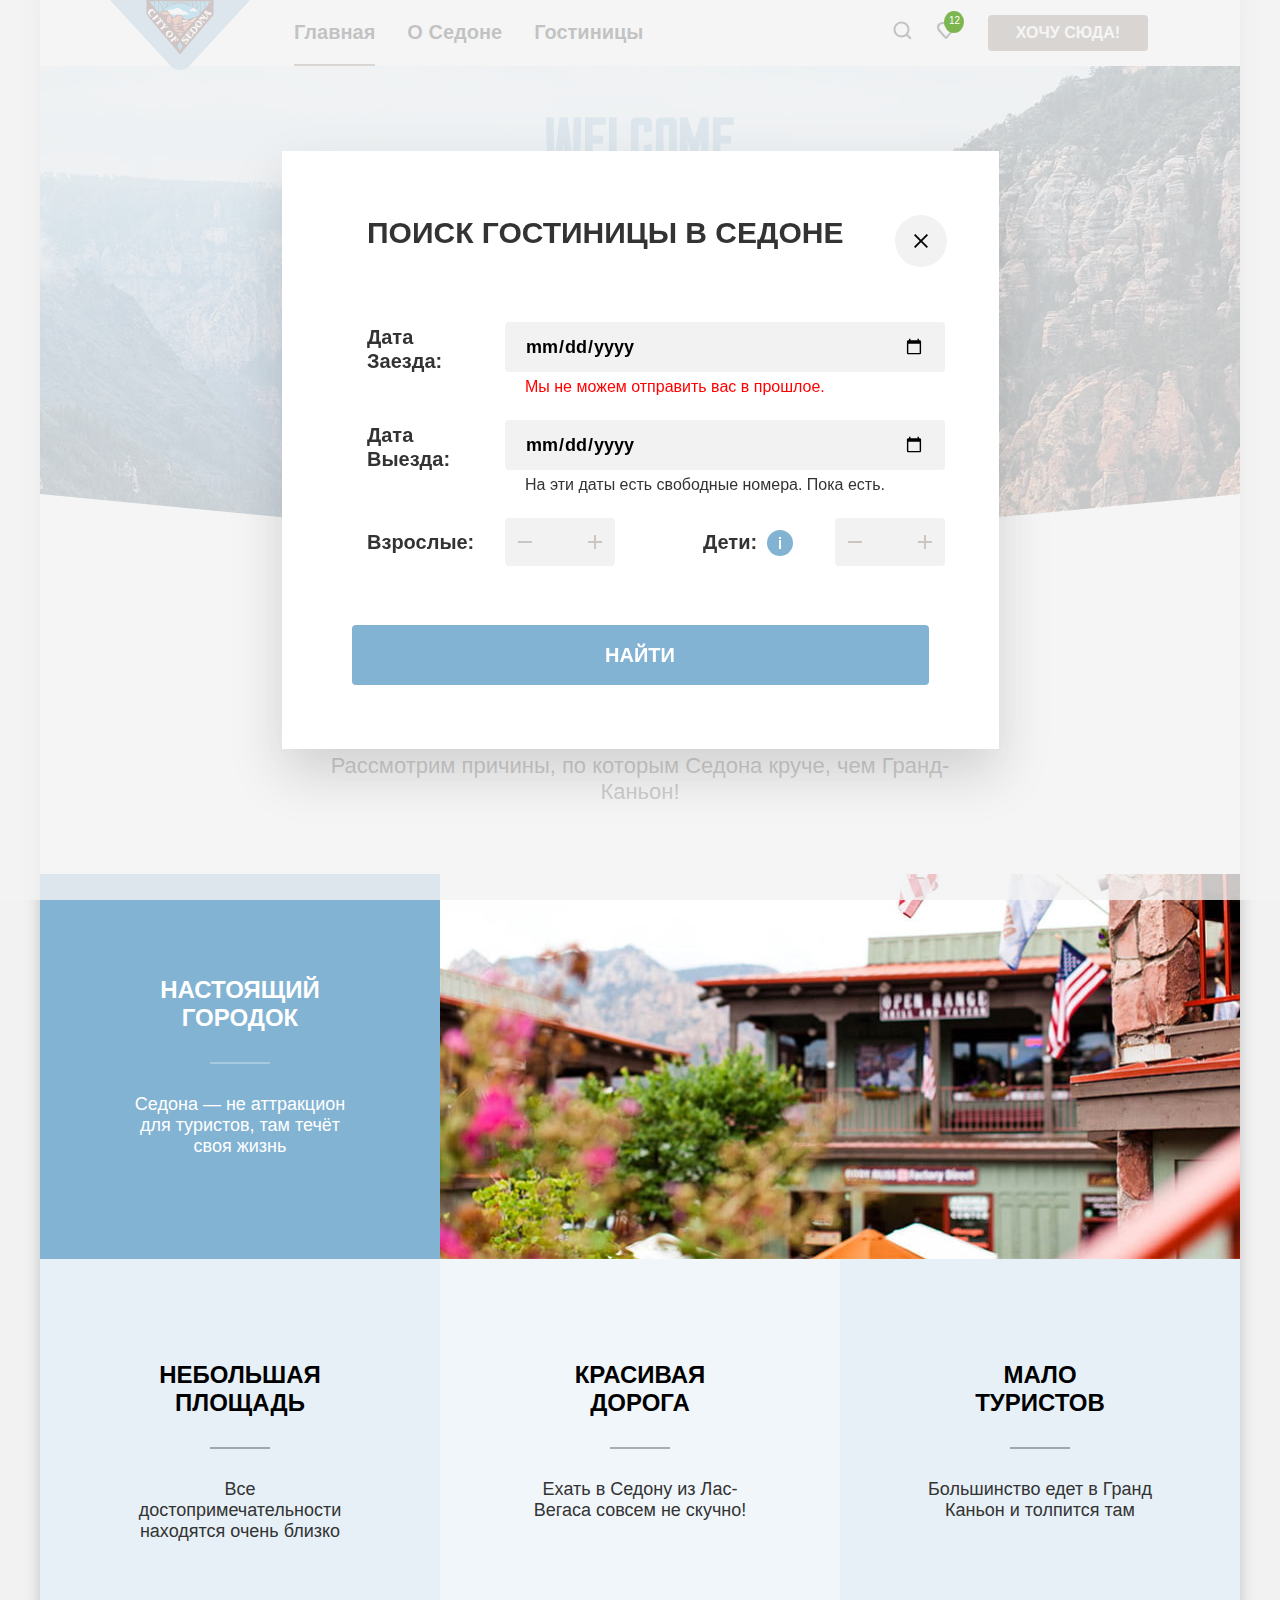
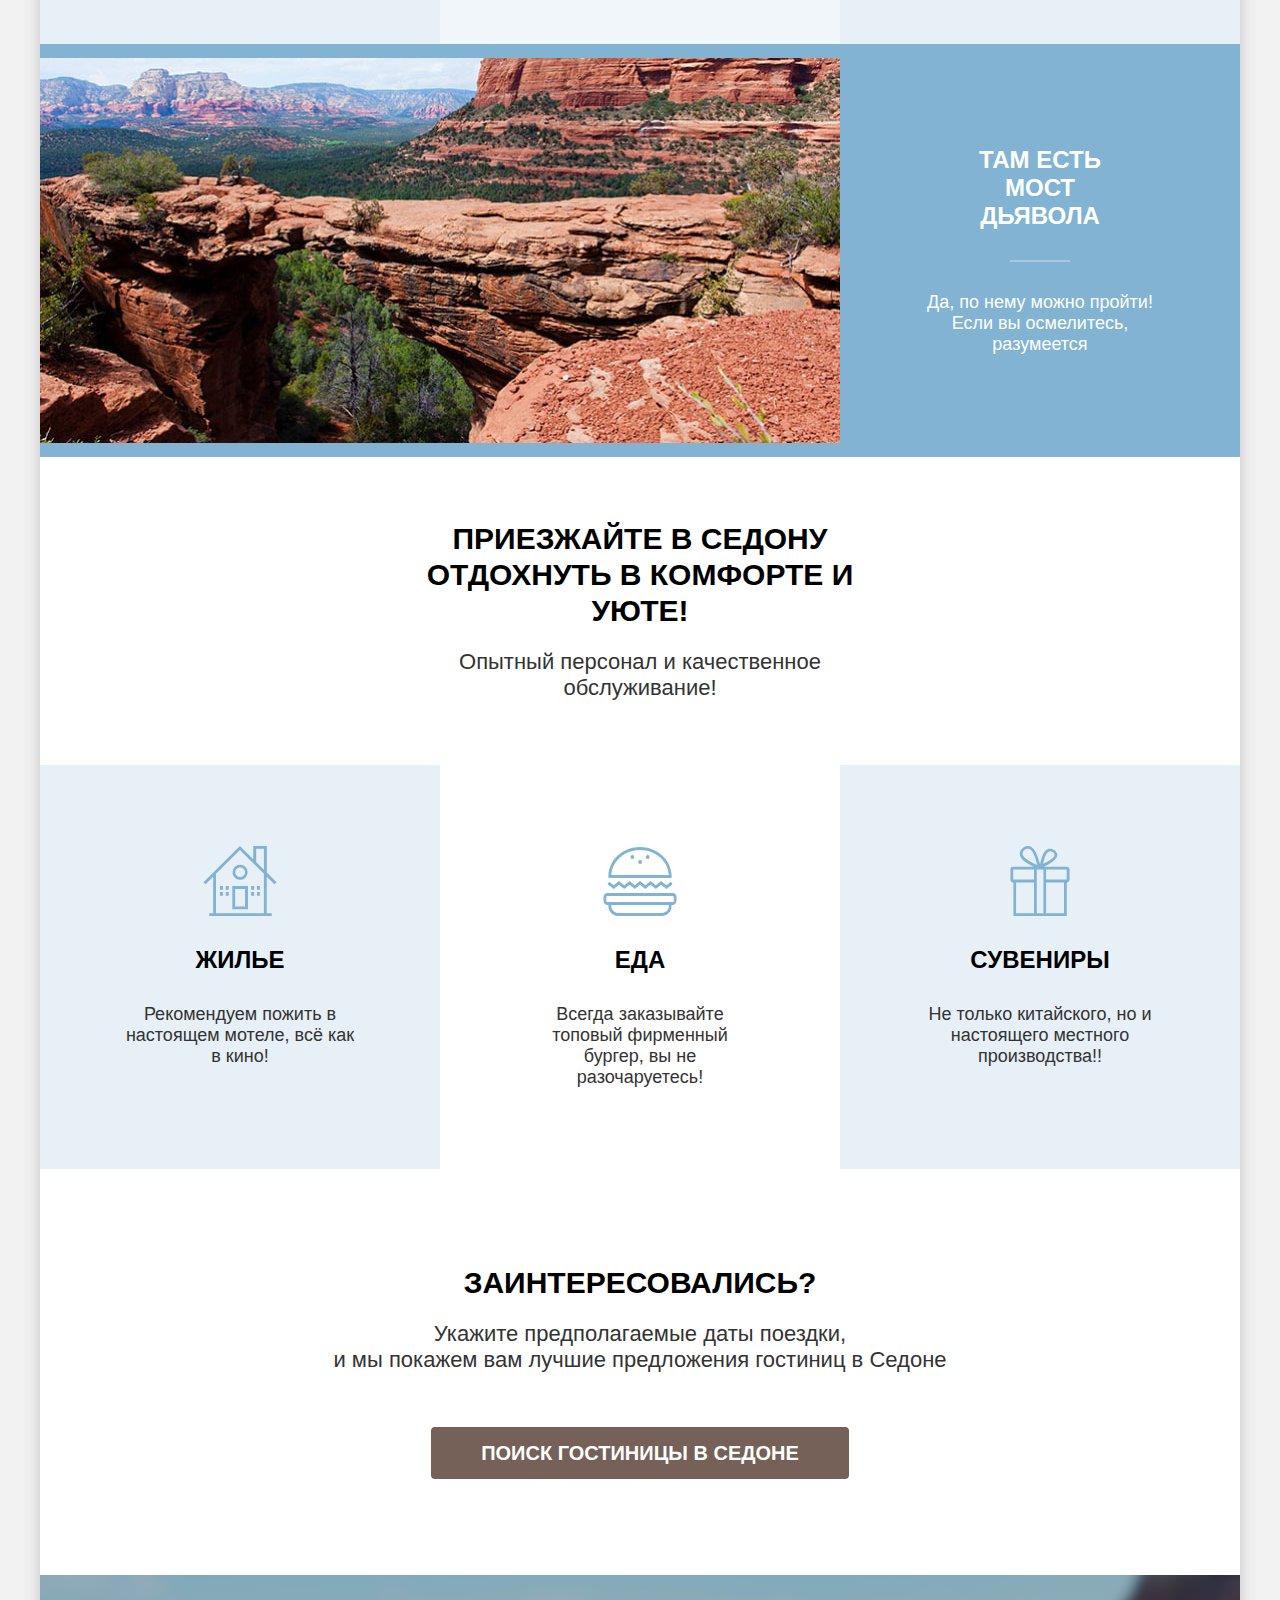
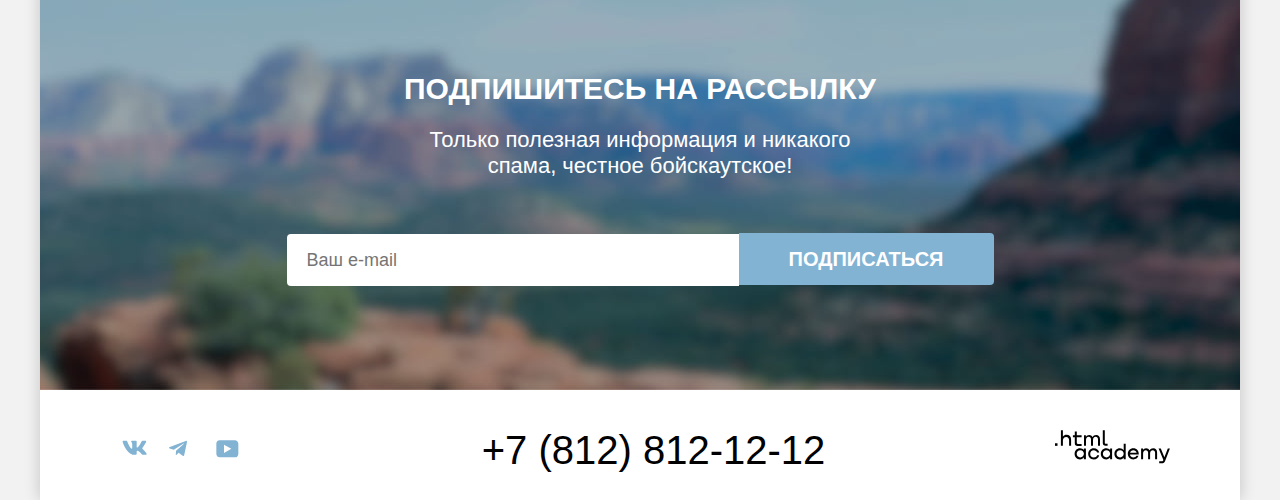
==== index.html @ 59b84ee8 "feat: add tooltip to modal form" ====
<!DOCTYPE html>
<html lang="ru">

  <head>
    <meta charset="utf-8">
    <meta name="viewport" content="width=device-width, initial-scale=1.0">
    <title>Седона</title>
    <link rel="stylesheet" href="styles/styles.css">
  </head>

  <body>
    <header class="header" data-test="header">
      <a class="header-logo-link" href="index.html">
        <img class="header-logo-link-img" src="images/index/sedona-logo.svg" width="140" height="70"
          alt="Логотип Города Седона">
      </a>
      <nav class="navigation">
        <ul class="navigation-list">
          <li class="navigation-list-item">
            <a class="navigation-list-item-link navigation-list-item-link-current" href="index.html">Главная</a>
          </li>
          <li class="navigation-list-item">
            <a class="navigation-list-item-link" href="#">О Седоне</a>
          </li>
          <li class="navigation-list-item">
            <a class="navigation-list-item-link" href="catalog.html">Гостиницы</a>
          </li>
        </ul>
        <ul class="navigation-user">
          <li class="navigation-user-item">
            <a class="navigation-user-item-link" href="#">
              <span class="visually-hidden">Поиск</span>
              <svg class="navigation-user-item-link-icon" aria-hidden="true" focusable="false" width="20" height="20"
                viewBox="0 0 20 20" fill="black" xmlns="http://www.w3.org/2000/svg">
                <path
                  d="M19.5 18.0083L15.8 14.3287C16.8 13.0359 17.5 11.3453 17.5 9.4558C17.5 5.08011 13.9 1.5 9.5 1.5C5.1 1.5 1.5 5.17956 1.5 9.55525C1.5 13.9309 5.1 17.511 9.5 17.511C11.3 17.511 13 16.9144 14.4 15.8204L18.1 19.5L19.5 18.0083ZM9.5 15.5221C6.2 15.5221 3.5 12.837 3.5 9.55525C3.5 6.27348 6.2 3.5884 9.5 3.5884C12.8 3.5884 15.5 6.27348 15.5 9.55525C15.5 12.837 12.8 15.5221 9.5 15.5221Z" />
              </svg>
            </a>
          </li>
          <li class="navigation-user-item">
            <a class="navigation-user-item-link" href="#">
              <span class="visually-hidden">Избранное</span>
              <span class="navigation-user-item-link-count">12</span>
              <svg class="navigation-user-item-link-icon" aria-hidden="true" focusable="false" width="20" height="20"
                viewBox="0 0 20 20" fill="black" xmlns="http://www.w3.org/2000/svg">
                <path
                  d="M9.9 19C9.6 19 9.3 18.9 9.1 18.6C3.7 12.5 2.4 11.1 2.1 10.7C1.4 9.8 1 8.6 1 7.4C1 4.4 3.4 2 6.5 2C7.8 2 9 2.5 10 3.3C11 2.5 12.3 2 13.5 2C16.5 2 19 4.4 19 7.4C19 8.7 18.5 9.9 17.7 10.8L10.7 18.7C10.5 18.9 10.3 19 9.9 19ZM3.9 9.5C4.2 9.9 7.4 13.5 10 16.4L16.2 9.4C16.7 8.9 16.9 8.2 16.9 7.4C16.9 5.6 15.4 4.1 13.6 4.1C12.6 4.1 11.6 4.6 10.9 5.4C10.6 5.7 10.3 5.8 10 5.8C9.7 5.8 9.4 5.6 9.2 5.4C8.5 4.6 7.5 4.1 6.5 4.1C4.7 4.1 3.2 5.6 3.2 7.4C3.1 8.3 3.5 9 3.9 9.5C3.8 9.5 3.8 9.5 3.9 9.5Z" />
              </svg>
            </a>
          </li>
        </ul>
      </nav>
      <button class="header-button" type="button">Хочу сюда!</button>
    </header>

    <main class="main main-container" data-test="main">
      <!-- Блок: hero -->
      <section class="hero" data-test="hero">
        <h1 class="visually-hidden">Добро пожаловать в Седону</h1>
        <img class="hero-img" src="images/index/welcome-to-sedona.svg" width="458" height="352"
          alt="Добро пожаловать в Седону!">
      </section>
      <!-- Блок: преимущества -->
      <section class="advantages" data-test="advantages">
        <div class="advantages-container">
          <h2 class="visually-hidden">Преимущества отдыха в Седоне</h2>
          <p class="advantages-main-text">Седона — небольшой городок в Аризоне, заслуживающий большего!</p>
          <p class="advantages-text">Рассмотрим причины, по которым Седона круче, чем Гранд-Каньон!</p>
        </div>

        <article class="advantages-item-img">
          <div class="advantages-text-container">
            <h3 class="advantages-title-img">Настоящий городок</h3>
            <p class="advantages-description">Седона — не аттракцион для туристов, там течёт своя жизнь</p>
          </div>
          <img class="advantages-item-img-photo" src="images/index/town-photo.jpg" width="800" height="385"
            alt="Фотография города Седона">
        </article>

        <article class="advantages-item">
          <h3 class="advantages-title">Небольшая площадь</h3>
          <p class="advantages-description">Все достопримечательности находятся очень близко</p>
        </article>

        <article class="advantages-item">
          <h3 class="advantages-title">Красивая дорога</h3>
          <p class="advantages-description">Ехать в Седону из Лас-Вегаса совсем не скучно!</p>
        </article>

        <article class="advantages-item">
          <h3 class="advantages-title">Мало туристов</h3>
          <p class="advantages-description">Большинство едет в Гранд Каньон и толпится там</p>
        </article>

        <article class="advantages-item-img advantages-item-img-reverse">
          <div class="advantages-text-container">
            <h3 class="advantages-title-img">Там есть мост дьявола</h3>
            <p class="advantages-description">Да, по нему можно пройти! Если вы осмелитесь, разумеется</p>
          </div>
          <img class="advantages-item-img-photo" src="images/index/mountains-photo.jpg" width="800" height="385"
            alt="Фотография моста дьявола">
        </article>
      </section>
      <!-- Блок: удобства -->
      <section class="services">
        <div class="services-container">
          <h2 class="visually-hidden">Удобства расположения в Седоне</h2>
          <p class="services-main-text">Приезжайте в Седону отдохнуть в комфорте и уюте!</p>
          <p class="services-text">Опытный персонал и качественное обслуживание!</p>
        </div>
        <article class="services-item">
          <h3 class="services-title services-living">Жилье</h3>
          <p class="services-description">Рекомендуем пожить в настоящем мотеле, всё как в кино!</p>
        </article>
        <article class="services-item">
          <h3 class="services-title services-food">Еда</h3>
          <p class="services-description">Всегда заказывайте топовый фирменный бургер, вы не разочаруетесь!</p>
        </article>
        <article class="services-item">
          <h3 class="services-title services-gift">Сувениры</h3>
          <p class="services-description">Не только китайского, но и настоящего местного производства!!</p>
        </article>
      </section>
      <!-- Блок: поиск гостиницы -->
      <section class="hotels-search" data-test="search">
        <h2 class="hotels-search-title">Заинтересовались?</h2>
        <p class="hotels-search-text">Укажите предполагаемые даты поездки,<br>
          и мы покажем вам лучшие предложения гостиниц в Седоне</p>
        <button class="hotels-search-button" type="button">Поиск гостиницы в Седоне</button>
      </section>
      <!-- Блок подписка -->
      <section class="subscription subscription-img" data-test="subscribe">
        <h2 class="subscription-title">Подпишитесь на рассылку</h2>
        <p class="subscription-text">Только полезная информация и никакого спама, честное бойскаутское!</p>
        <form class="email-form" action="https://echo.htmlacademy.ru/" method="post">
          <label class="email-label">
            <span class="visually-hidden">Ваш e-mail</span>
            <input class="email-input" type="email" name="email" placeholder="Ваш e-mail" required>
          </label>
          <button class="subscription-button" type="submit">Подписаться</button>
        </form>
      </section>
    </main>
    <!-- Футер -->
    <footer class="footer" data-test="footer">
      <ul class="footer-social-list">
        <li class="footer-social-list-item">
          <a class="button-social" href="https://vk.com/htmlacademy">
            <span class="visually-hidden">Vkontakte</span>
            <svg class="icon-social" aria-hidden="true" focusable="false" width="25" height="15" viewBox="0 0 25 15"
              fill="#83B3D3" xmlns="http://www.w3.org/2000/svg" aria-label="Иконка Вконтакте">
              <path fill-rule="evenodd" clip-rule="evenodd"
                d="M24.1164 1.80445C24.2824 1.25845 24.1164 0.856445 23.3214 0.856445H20.6964C20.0284 0.856445 19.7204 1.20345 19.5534 1.58645C19.5534 1.58645 18.2184 4.78245 16.3274 6.85845C15.7154 7.46045 15.4374 7.65145 15.1034 7.65145C14.9364 7.65145 14.6854 7.46045 14.6854 6.91345V1.80445C14.6854 1.14845 14.5014 0.856445 13.9454 0.856445H9.81738C9.40038 0.856445 9.14938 1.16045 9.14938 1.44945C9.14938 2.07045 10.0954 2.21445 10.1924 3.96245V7.76045C10.1924 8.59345 10.0394 8.74444 9.70538 8.74444C8.81538 8.74444 6.65038 5.53345 5.36538 1.85945C5.11638 1.14445 4.86438 0.856445 4.19338 0.856445H1.56638C0.816382 0.856445 0.666382 1.20345 0.666382 1.58645C0.666382 2.26845 1.55638 5.65645 4.81138 10.1374C6.98138 13.1974 10.0364 14.8564 12.8194 14.8564C14.4884 14.8564 14.6944 14.4884 14.6944 13.8534V11.5404C14.6944 10.8034 14.8524 10.6564 15.3814 10.6564C15.7714 10.6564 16.4384 10.8484 17.9964 12.3234C19.7764 14.0724 20.0694 14.8564 21.0714 14.8564H23.6964C24.4464 14.8564 24.8224 14.4884 24.6064 13.7604C24.3684 13.0364 23.5184 11.9854 22.3914 10.7384C21.7794 10.0284 20.8614 9.26345 20.5824 8.88045C20.1934 8.38945 20.3044 8.17044 20.5824 7.73345C20.5824 7.73345 23.7824 3.30745 24.1154 1.80445H24.1164Z" />
            </svg>
          </a>
        </li>
        <li class="footer-social-list-item">
          <a class="button-social" href="https://t.me/htmlacademy ">
            <span class="visually-hidden">Telegram</span>
            <svg class="icon-social" aria-hidden="true" focusable="false" width="18" height="17" viewBox="0 0 18 17"
              fill="#83B3D3" xmlns="http://www.w3.org/2000/svg" aria-label="Иконка Телеграм">
              <path
                d="M16.785 0.955705L0.840489 7.1042C-0.247661 7.54126 -0.241365 8.14828 0.640845 8.41897L4.73445 9.69597L14.2058 3.72014C14.6537 3.44766 15.0629 3.59424 14.7265 3.89281L7.05283 10.8183H7.05103L7.05283 10.8192L6.77045 15.0387C7.18413 15.0387 7.36669 14.8489 7.59871 14.625L9.58705 12.6915L13.7229 15.7464C14.4855 16.1664 15.0332 15.9506 15.2229 15.0405L17.9379 2.2453C18.2158 1.13107 17.5126 0.626562 16.785 0.955705Z" />
            </svg>
          </a>
        </li>
        <li class="footer-social-list-item">
          <a class="button-social" href="https://www.youtube.com/user/htmlacademyru">
            <span class="visually-hidden">YouTube</span>
            <svg class="icon-social" aria-hidden="true" focusable="false" width="23" height="18" viewBox="0 0 23 18"
              fill="#83B3D3" xmlns="http://www.w3.org/2000/svg" aria-label="Иконка Ютуб">
              <path
                d="M18.9402 0.356445H3.50738C1.64668 0.356445 0.333252 1.9502 0.333252 3.75645V13.8502C0.333252 15.7627 1.64668 17.3564 3.50738 17.3564H19.1591C20.8009 17.3564 22.3333 15.7627 22.3333 13.9564V3.75645C22.1143 1.9502 20.8009 0.356445 18.9402 0.356445ZM7.99494 12.8939V4.81894L15.3283 8.85645L7.99494 12.8939Z" />
            </svg>
          </a>
        </li>
      </ul>
      <a class="footer-phone" href="tel:+78128121212">+7 (812) 812-12-12</a>
      <a class="footer-logo-link" href="https://htmlacademy.ru/" aria-label="HTML Academy">
        <svg class="footer-logo-svg" aria-hidden="true" focusable="false" width="115" height="34" viewBox="0 0 115 34"
          xmlns="http://www.w3.org/2000/svg">
          <path d="M0 13.2564V15.8564H2.5V13.2564H0Z" />
          <path
            d="M11.6 4.85645C10 4.85645 8.8 5.55645 8 6.55645H7.9V0.356445H5.9V15.8564H7.9V10.5564C7.9 8.45645 9.2 6.95645 11.2 6.95645C13 6.95645 14.1 8.35645 14.1 10.1564V15.8564H16.1V9.75644C16.2 6.75644 14.3 4.85645 11.6 4.85645Z" />
          <path
            d="M26.6 5.15645H21.8V1.45645H19.8V5.25645H17.9V7.25645H19.8V13.2564C19.8 14.9564 20.8 15.9564 22.5 15.9564H26.6V13.9564H22.9C22.2 13.9564 21.8 13.5564 21.8 12.8564V7.15645H26.6V5.15645Z" />
          <path
            d="M41.1 4.95645C39.5 4.95645 38.2 5.75644 37.6 7.05645H37.5C36.9 5.85645 35.7 4.95645 34.1 4.95645C32.7 4.95645 31.6 5.75645 31 6.75645H30.9V5.15645H29V15.7564H31V10.3564C31 8.35645 32 6.85645 33.6 6.85645C35.1 6.85645 36 7.85645 36 9.45645V15.7564H38V10.1564C38 7.75645 39.4 6.85645 40.6 6.85645C42.1 6.85645 43 7.85645 43 9.45645V15.7564H45V9.25644C45.1 6.75644 43.6 4.95645 41.1 4.95645Z" />
          <path
            d="M47.8 13.0564C47.8 14.7564 48.8 15.7564 50.6 15.7564H52.6V13.7564H50.9C50.2 13.7564 49.8 13.3564 49.8 12.6564V0.356445H47.8V13.0564Z" />
          <path
            d="M28.9 20.0564C28 18.9564 26.7 18.2564 25 18.2564C21.9 18.2564 19.6 20.5564 19.6 23.8564C19.6 27.1564 21.9 29.4564 25 29.4564C26.8 29.4564 28 28.6564 28.8 27.5564H28.9V29.1564H30.9V18.5564H28.9V20.0564ZM25.3 27.4564C23.1 27.4564 21.7 25.8564 21.7 23.8564C21.7 21.8564 23.1 20.2564 25.3 20.2564C27.5 20.2564 28.9 21.8564 28.9 23.8564C28.9 25.7564 27.5 27.4564 25.3 27.4564Z" />
          <path
            d="M44.2 22.3564C43.7 19.9564 41.6 18.2564 38.8 18.2564C35.4 18.2564 33.2 20.7564 33.2 23.8564C33.2 26.9564 35.4 29.4564 38.8 29.4564C41.6 29.4564 43.7 27.6564 44.2 25.2564H42.1C41.7 26.5564 40.4 27.5564 38.8 27.5564C36.6 27.5564 35.2 25.9564 35.2 23.9564C35.2 21.9564 36.6 20.3564 38.8 20.3564C40.4 20.3564 41.6 21.3564 42.1 22.5564H44.2V22.3564Z" />
          <path
            d="M55.1 20.0564C54.2 18.9564 52.9 18.2564 51.2 18.2564C48.1 18.2564 45.8 20.5564 45.8 23.8564C45.8 27.1564 48.1 29.4564 51.2 29.4564C53 29.4564 54.2 28.6564 55 27.5564H55.1V29.1564H57.1V18.5564H55.1V20.0564ZM51.5 27.4564C49.3 27.4564 47.9 25.8564 47.9 23.8564C47.9 21.8564 49.3 20.2564 51.5 20.2564C53.7 20.2564 55.1 21.8564 55.1 23.8564C55.1 25.7564 53.6 27.4564 51.5 27.4564Z" />
          <path
            d="M68.7 20.1564C67.8 19.0564 66.5 18.2564 64.8 18.2564C61.7 18.2564 59.4 20.5564 59.4 23.8564C59.4 27.1564 61.6 29.4564 64.8 29.4564C66.5 29.4564 67.8 28.6564 68.6 27.6564H68.7V29.1564H70.7V13.7564H68.7V20.1564ZM65.1 27.4564C62.9 27.4564 61.5 25.8564 61.5 23.8564C61.5 21.8564 62.9 20.2564 65.1 20.2564C67.3 20.2564 68.7 21.8564 68.7 23.8564C68.6 25.8564 67.2 27.4564 65.1 27.4564Z" />
          <path
            d="M78.3 18.2564C75 18.2564 72.8 20.7564 72.8 23.8564C72.8 26.8564 74.9 29.4564 78.3 29.4564C80.8 29.4564 82.8 28.1564 83.5 25.8564H81.4C80.9 26.8564 79.8 27.4564 78.4 27.4564C76.5 27.4564 75.1 26.1564 75 24.5564H83.8C84 20.9564 81.8 18.2564 78.3 18.2564ZM78.3 20.1564C80 20.1564 81.3 21.1564 81.6 22.7564H75.1C75.4 21.2564 76.6 20.1564 78.3 20.1564Z" />
          <path
            d="M98.2 18.2564C96.6 18.2564 95.3 19.0564 94.6 20.2564H94.5C93.9 19.0564 92.7 18.2564 91.1 18.2564C89.7 18.2564 88.6 18.9564 88 20.0564V18.5564H86.1V29.1564H88.1V23.7564C88.1 21.7564 89.1 20.3564 90.7 20.2564C92.2 20.2564 93.1 21.2564 93.1 22.8564V29.1564H95.1V23.5564C95.1 21.1564 96.5 20.2564 97.7 20.2564C99.2 20.2564 100.1 21.2564 100.1 22.8564V29.1564H102.1V22.6564C102.2 20.0564 100.7 18.2564 98.2 18.2564Z" />
          <path
            d="M109.4 27.3564L105.8 18.4564H103.6L108.4 30.0564C108.1 30.9564 107.7 31.2564 106.7 31.2564H104.2V33.2564H106.7C108.5 33.2564 109.5 32.4564 110.2 30.6564L114.9 18.4564H112.8L109.4 27.3564Z" />
        </svg>
      </a>
    </footer>
    <!-- Модальное окно -->
    <div class="modal-container modal-container-close">
      <div class="modal modal-auth">
        <button class="modal-close-button" type="button">
          <span class="visually-hidden">Закрыть</span>
          <!-- <span class="modal-close-icon-container"> -->
          <svg class="modal-close-icon" width="14" height="14" viewBox="0 0 14 14" fill="black"
            xmlns="http://www.w3.org/2000/svg">
            <path
              d="M14 1.29231L12.7077 0L7 5.70769L1.29231 0L0 1.29231L5.70769 7L0 12.7077L1.29231 14L7 8.29231L12.7077 14L14 12.7077L8.29231 7L14 1.29231Z" />
          </svg>
          <!-- </span> -->
        </button>
        <section class="modal-content">
          <form class="modal-form" action="https://echo.htmlacademy.ru/" method="get">
            <fieldset class="modal-form-fieldset">

              <legend class="modal-form-title">Поиск гостиницы в Седоне</legend>
              <div class="fieldset-container">
              <label class=" modal-form-label date-label" for="check-in-date">Дата Заезда:</label>

              <input class="modal-form-input check-in-date-input" type="date" id="check-in-date" name="check-in-date"
                required>
              <span class="modal-form-text error-text">Мы не можем отправить вас в прошлое.</span>


              <label class="modal-form-label date-label" for="check-out-date">Дата Выезда:</label>

              <input class="modal-form-input check-out-date-input" type="date" id="check-out-date" name="check-out-date"
                required>
              <span class="modal-form-text">На эти даты есть свободные номера. Пока есть.</span>

              <label class="modal-form-label adults-count-label" for="adults-count">Взрослые:</label>
              <div class="input-container">
                <button class="count-input-button minus" type="button">
                  <span class="visually-hidden">Уменьшить количество</span>
                  <span class="count-input-button-icon">
                    <svg class="button-svg" width="14" height="2" viewBox="0 0 14 2" fill="#756157" fill-opacity="0.3"
                      xmlns="http://www.w3.org/2000/svg">
                      <path d="M0 0L0 2L14 2V0L0 0Z" />
                    </svg>
                  </span>
                </button>

                <input class="modal-form-input count-input" type="number" id="adults-count" name="adults-count" min="0"
                  required>

                <button class="count-input-button plus" type="button">
                  <span class="visually-hidden">Увеличить количество</span>
                  <span class="count-input-button-icon">
                    <svg class="button-svg" width="14" height="14" viewBox="0 0 14 14" fill="#756157" fill-opacity="0.3"
                      xmlns="http://www.w3.org/2000/svg">
                      <path d="M14 6H8V0H6V6H0V8H6V14H8V8H14V6Z" />
                    </svg>
                  </span>
                </button>
              </div>

              <span class="modal-form-label modal-form-label-icon">
                <label class="modal-form-label" for="kids-count">Дети:</label>
                <span class="tooltip">
                  <button class="tooltip-button" type="button" aria-labelledby="tooltip-label-count">
                    <svg class="tooltip-icon" width="2" height="12" viewBox="0 0 2 12" fill="white"
                      xmlns="http://www.w3.org/2000/svg">
                      <path fill-rule="evenodd" clip-rule="evenodd" d="M0 0H2V2H0V0ZM2 12H0V3H2V12Z" />
                    </svg>
                  </button>
                  <span class="tooltip-text" role="tooltip" id="tooltip-label-count" >
                    <svg class="tooltip-text-arrow" width="19" height="9" viewBox="0 0 19 9" fill="none" xmlns="http://www.w3.org/2000/svg">
                      <g clip-path="url(#clip0_102232_83)">
                        <path d="M9.5 0L19 9H0L9.5 0Z" fill="#333333" />
                      </g>
                      <defs>
                        <clipPath id="clip0_102232_83">
                          <rect width="19" height="9" fill="white" />
                        </clipPath>
                      </defs>
                    </svg>
                    Укажите количество детей, которые будут с вами, возраст которых от 6 до 18
                    лет. Дети до 6 лет размещаются бесплатно.</span>
                </span>
              </span>
              <div class="input-container kids-input">
                <button class="count-input-button minus" type="button">
                  <span class="visually-hidden">Уменьшить количество</span>
                  <span class="count-input-button-icon">
                    <svg class="button-svg" width="14" height="2" viewBox="0 0 14 2" fill="#756157" fill-opacity="0.3"
                      xmlns="http://www.w3.org/2000/svg">
                      <path d="M0 0L0 2L14 2V0L0 0Z" />
                    </svg>
                  </span>
                </button>

                <input class="modal-form-input count-input" type="number" id="kids-count" name="kids-count" min="0"
                  required>
                <button class="count-input-button plus" type="button">
                  <span class="visually-hidden">Увеличить количество</span>
                  <span class="count-input-button-icon">
                    <svg class="button-svg" width="14" height="14" viewBox="0 0 14 14" fill="#756157" fill-opacity="0.3"
                      xmlns="http://www.w3.org/2000/svg">
                      <path d="M14 6H8V0H6V6H0V8H6V14H8V8H14V6Z" />
                    </svg>
                  </span>
                </button>
              </div>
            </div>
            </fieldset>
            <button class="modal-form-search-button" type="submit">Найти</button>
          </form>
        </section>
      </div>
    </div>
  </body>

</html>
---- styles/styles.css ----
@font-face {
  font-family: "PT Sans";
  font-style: normal;
  font-weight: 400;
  src: url("../fonts/ptsans-400.woff2") format("woff2");
  font-display: swap;
}

@font-face {
  font-family: "PT Sans";
  font-style: normal;
  font-weight: 700;
  src: url("../fonts/ptsans-700.woff2") format("woff2");
  font-display: swap;
}

*,
*::after,
*::before {
  box-sizing: border-box;
}

html {
  height: 100%;
  background-color: #f2f2f2;
}

body {
  margin: 0 auto;
  display: flex;
  flex-direction: column;
  min-height: 100%;
  width: 1200px;

  font-family: "PT Sans", "Arial", sans-serif;
  font-size: 18px;
  line-height: 21px;
  font-style: normal;
  color: #333333;
  background-color: #ffffff;
  box-shadow: 0 0 15px 0 rgba(0, 0, 0, 0.2);
}

.main-container {
  flex-grow: 1;
}

.visually-hidden {
  position: absolute;
  width: 1px;
  height: 1px;
  margin: -1px;
  padding: 0;
  border: 0;
  clip: rect(0 0 0 0);
  overflow: hidden;
}

/* Header */
.header {
  display: flex;
  padding: 0 70px;
  min-height: 64px;
  position: relative;
}

.header-logo-link {
  margin-bottom: -10px;
  margin-right: 28px;
}

.header-logo-link-img {
  width: 140px;
}

.navigation {
  display: flex;
  width: 710px;
}

.navigation-list {
  display: flex;
  flex-wrap: wrap;
  margin: 0;
  margin-right: 30px;
  /* margin right на случай если будет переполнение и перенос на другую строку, чтобы списки не слиплись */
  padding: 0;
  list-style-type: none;
  width: 450px;
}

.navigation-list-item-link {
  display: block;
  padding: 20px 16px;

  font-size: 20px;
  font-weight: 700;
  line-height: 24px;
  color: #000000;
  text-decoration: none;
}

.navigation-list-item-link-current {
  padding-bottom: 0;
}

.navigation-list-item-link-current::after {
  content: "";
  display: block;
  height: 2px;
  margin-top: 20px;
  background-color: #756257;
}

.navigation-user {
  display: flex;
  flex-wrap: wrap;
  justify-content: flex-end;
  width: 126px;
  margin: 0;
  margin-left: auto;
  margin-right: 20px;
  padding: 0;
  list-style-type: none;
}

.navigation-user-item {
  position: relative;
  min-width: 44px;
  min-height: 64px;
}

.navigation-user-item-link {
  text-decoration: none;
  font-size: 10px;
  line-height: 10px;
  color: #ffffff;
}

.navigation-user-item-link-icon {
  position: absolute;
  top: 20px;
  right: 12px;
  bottom: 20px;
  left: 12px;
}

.navigation-user-item-link-count {
  position: absolute;
  padding: 5px;
  top: 11px;
  left: 20px;
  right: 4px;
  bottom: 33px;
  z-index: 1;

  border-radius: 50%;
  background-color: #7db54f;
}

.header-button {
  width: 160px;
  padding: 8px 0;
  align-self: center;

  font-family: inherit;
  font-size: 16px;
  font-weight: 700;
  line-height: 20px;
  color: #ffffff;
  background-color: #756157;
  border-style: none;
  border-radius: 4px;
  text-transform: uppercase;
  cursor: pointer;
}

.header-button:hover,
.header-button:focus {
  background-color: #615048;
}

.header-button:active {
  color: rgba(255, 255, 255, 0.3);
}

.header-button:disabled {
  background-color: #e5e5e5;
}

/* Основная страница main */
/* Блок: hero */
.hero {
  padding-top: 51px;
  padding-bottom: 82px;

  color: #ffffff;
  background-color: #82b3d3;
  background-image: url("../images/index/divider.svg"), url("../images/index/index-background.jpg");
  background-size: 100% auto, cover;
  background-repeat: no-repeat, no-repeat;
  background-position: bottom, center;
}

.hero-img {
  display: block;
  margin: 0 auto;
}

/* Блок: Преимущества */
.advantages {
  display: flex;
  flex-wrap: wrap;

  text-align: center;
}

.advantages-container {
  flex-grow: 1;
  padding: 69px 274px;
}

.advantages-main-text {
  margin: 0;
  margin-bottom: 25px;

  font-size: 30px;
  font-weight: 700;
  line-height: 36px;
  color: #000000;
  text-transform: uppercase;
}

.advantages-text {
  margin: 0;

  font-size: 22px;
  line-height: 26px;
}

.advantages-item,
.advantages-text-container {
  width: 400px;
  padding: 102px 85px;
  flex-grow: 1;
}

.advantages-item-img {
  display: flex;
  align-items: center;
  color: #ffffff;
  background-color: #82b3d3;
  flex-grow: 1;
}

.advantages-item-img-reverse {
  flex-direction: row-reverse;
}

.advantages-title {
  width: 175px;
  margin: 0 auto;
  margin-bottom: 30px;

  font-size: 24px;
  font-weight: 700;
  line-height: 28px;
  color: #000000;
  text-transform: uppercase;
}

.advantages-title::after {
  content: "";
  display: block;
  width: 60px;
  height: 2px;
  background: rgba(0, 0, 0, 0.3);
  margin: 0 auto;
  margin-top: 30px;
}

.advantages-title-img {
  width: 175px;
  margin: 0 auto;
  margin-bottom: 30px;


  font-size: 24px;
  font-weight: 700;
  line-height: 28px;
  color: #ffffff;
  text-transform: uppercase;
}

.advantages-title-img::after {
  content: "";
  display: block;
  width: 60px;
  height: 2px;
  background: rgba(255, 255, 255, 0.3);
  margin: 0 auto;
  margin-top: 30px;
}

.advantages-item-img-photo {
  min-width: 800px;
  object-fit: contain;
  flex-grow: 1;
}

.advantages-description {
  margin: 0;
}

.advantages-item:nth-child(even) {
  background-color: rgba(131, 179, 211, 0.12);
}

.advantages-item:nth-child(odd) {
  background-color: rgba(131, 179, 211, 0.20);
}

/* Блок: Удобства */
.services {
  display: flex;
  flex-wrap: wrap;

  text-align: center;
}

.services-container {
  display: flex;
  flex-direction: column;
  align-items: center;
  width: 1200px;
  padding: 64px 347px;
}

.services-item {
  width: 400px;
  padding: 81px 85px;
}

.services-item:nth-child(even) {
  background-color: rgba(131, 179, 211, 0.2);
}

.services-title {
  margin: 0;
  margin-bottom: 30px;

  font-size: 24px;
  font-weight: 700;
  line-height: 28px;
  color: #000000;
  text-transform: uppercase;
}

.services-title::before {
  content: "";
  display: block;
  width: 74px;
  height: 70px;
  margin: 0 auto;
  margin-bottom: 30px;
  background-size: contain;
  background-repeat: no-repeat;
  background-position: center;
}

.services-living::before {
  background-image: url("/images/icons/living-icon.svg");
}

.services-food::before {
  background-image: url("/images/icons/food-icon.svg");
}

.services-gift::before {
  background-image: url("/images/icons/souvenirs-icon.svg");
}

.services-description {
  margin: 0;
}

.services-main-text {
  margin: 0;
  margin-bottom: 20px;

  font-size: 30px;
  font-weight: 700;
  line-height: 36px;
  color: #000000;
  text-transform: uppercase;
}

.services-text {
  margin: 0;

  font-size: 22px;
  line-height: 26px;
}

/* Блок: поиск гостиницы */
.hotels-search {
  display: flex;
  flex-direction: column;
  align-items: center;
  padding: 96px 0;
}

.hotels-search-title {
  margin: 0;
  margin-bottom: 20px;

  font-size: 30px;
  font-weight: 700;
  line-height: 36px;
  color: #000000;
  text-transform: uppercase;
  text-align: center;
}

.hotels-search-text {
  margin: 0;
  margin-bottom: 54px;

  font-size: 22px;
  line-height: 26px;
  text-align: center;
}

.hotels-search-button {
  padding: 8px 50px;

  font-family: inherit;
  font-size: 20px;
  font-weight: 700;
  line-height: 36px;
  color: #ffffff;
  background-color: #756157;
  border-style: none;
  border-radius: 4px;
  text-transform: uppercase;
  text-align: center;
  cursor: pointer;
}

.hotels-search-button:hover,
.hotels-search-button:focus {
  background-color: #615048;
}

.hotels-search-button:active {
  color: rgba(255, 255, 255, 0.3);
}

.hotels-search-button:disabled {
  background-color: #e5e5e5;
}

/* Блок: подписка (главная и каталог) */
.subscription {
  display: flex;
  flex-direction: column;
  align-items: center;
  justify-content: center;
  padding-top: 96px;
  padding-bottom: 104px;
}

.subscription-title {
  margin: 0;
  margin-bottom: 20px;

  font-size: 30px;
  font-weight: 700;
  line-height: 36px;
  text-transform: uppercase;
  color: #000000;
}

.subscription-text {
  width: 475px;
  margin: 0;
  margin-bottom: 54px;

  font-size: 22px;
  line-height: 26px;
  text-align: center;
}

.subscription-img {
  color: #ffffff;
  background-color: #82b3d3;
  background-image: url("../images/index/subscribe-background.jpg");
  background-size: cover;
  background-repeat: no-repeat;
}

.subscription-img > .subscription-title {
  color: #ffffff;
}

.email-input {
  width: 452px;
  /* height: 52px; */
  padding: 14px 20px;

  font-family: inherit;
  font-size: 18px;
  line-height: 24px;
  border-style: none;
  border-radius: 4px 0 0 4px;
}

.email-input-gray {
  background-color: #f2f2f2;
}

.subscription-button {
  padding: 8px 50px;
  margin-left: -5px;

  font-family: inherit;
  font-size: 20px;
  font-weight: 700;
  line-height: 36px;
  color: #ffffff;
  background-color: #82b3d3;
  border-style: none;
  border-radius: 0 4px 4px 0;
  text-transform: uppercase;
  text-align: center;
  cursor: pointer;
}

.subscription-button:hover,
.subscription-button:focus {
  background-color: #68a2ca;
}

.subscription-button:active {
  color: rgba(255, 255, 255, 0.3);
}

.subscription-button:disabled {
  background-color: #e5e5e5;
}

/* Каталог */
/* Фильтр */
.filter {
  padding: 30px 70px 70px 70px;
  margin-bottom: 50px;

  color: #ffffff;
  background-color: #82b3d3;
  background-image: url("../images/catalog/filter-background.jpg");
  background-size: cover;
  background-repeat: no-repeat;
}

.filter-main-title {
  margin: 0;
  margin-bottom: 8px;

  font-size: 60px;
  font-weight: 700;
  line-height: 78px;
}

/* Хлебные крошки */
.filter-breadcrumbs {
  display: flex;
  margin: 0;
  margin-bottom: 40px;
  padding: 0;
  list-style-type: none;
  column-gap: 27px;

  font-size: 16px;
}

.filter-breadcrumbs-link {
  color: #ffffff;
  text-decoration: none;
  cursor: pointer;
}

.filter-breadcrumbs-item {
  position: relative;
  display: block;
}

.filter-breadcrumbs-link:hover {
  color: rgba(255, 255, 255, 0.6);
}

.filter-breadcrumbs-link:focus {
  color: #ffffff;
}

.filter-breadcrumbs-link:active {
  color: rgba(255, 255, 255, 0.3);
}

.filter-breadcrumbs-link:hover .filter-breadcrumbs-link-svg {
  fill: rgba(255, 255, 255, 0.6);
}

.filter-breadcrumbs-link:focus .filter-breadcrumbs-link-svg {
  fill: #ffffff;
}

.filter-breadcrumbs-link:active .filter-breadcrumbs-link-svg {
  fill: rgba(255, 255, 255, 0.3);
}

.filter-breadcrumbs-item::after {
  content: "";
  display: block;
  position: absolute;
  height: 21px;
  width: 8px;
  top: 0;
  right: -18px;

  background-image: url("/images/icons/arrow-right.svg");
  background-repeat: no-repeat;
}

.filter-breadcrumbs-item:last-child::after {
  content: none;
}

/* Форма */
.filter-form {
  display: flex;
  flex-wrap: wrap;
  gap: 70px;
  line-height: 23px;
}

/* Блок: инфраструктура и тип жилья */
.filter-group {
  border: none;
  margin: 0;
  padding: 0;
}

.filter-title {
  margin: 0;
  margin-bottom: 32px;

  font-size: 20px;
  font-weight: 700;
  line-height: 24px;
}

.filter-list {
  width: 150px;
  margin: 0;
  padding: 0;
  list-style-type: none;
}

.filter-list-item {
  margin-bottom: 16px;
}

.filter-list-item:last-child {
  margin-bottom: 0;
}

.filter-list-item-label {
  position: relative;
  margin-left: 36px;
}

.control-mark {
  position: absolute;
  width: 20px;
  height: 20px;
  border-radius: 4px;
  background-color: #ffffff;
  left: -36px;
}

.control-radio {
  position: absolute;
  width: 20px;
  height: 20px;
  border-radius: 50%;
  background-color: #ffffff;
  left: -36px;
}

.filter-list-item-input[type="radio"]:checked + .control-radio::before {
  content: "";
  position: absolute;
  width: 10px;
  height: 10px;
  border-radius: 50%;
  background-color: #3f5e72;
  top: 25%;
  left: 25%;
}

.filter-list-item-input[type="checkbox"]:checked + .control-mark {
  background-image: url("/images/catalog/checkmark.svg");
  background-repeat: no-repeat;
  background-position: center;
}

.filter-list-item-label:hover .control-mark {
  background-color: rgb(255, 255, 255, 0.6);
}

.filter-list-item-label:focus .control-mark {
  outline: 3px solid #83b3d3;
}

.filter-list-item-label:active .control-mark {
  background-color: rgb(255, 255, 255, 0.3);
}

.filter-list-item-label:hover {
  color: rgb(255, 255, 255, 0.6);
}

.filter-list-item-label:active {
  color: rgb(255, 255, 255, 0.3);
}

/* Блок: стоимость */
.filter-group-price {
  position: relative;
  padding: 0;
  margin: 0;
  margin-left: auto;
  width: 288px;

  border: none;
}

.price-container {
  display: flex;
  flex-wrap: wrap;
  gap: 2px;
  margin-bottom: 36px;
}

.price-label-min {
  position: absolute;
  top: 12px;
  left: 106px;

  line-height: 24px;
  color: rgba(117, 97, 87, 0.3);
}

.price-label-max {
  position: absolute;
  right: 20px;
  top: 12px;

  line-height: 24px;
  color: rgba(117, 97, 87, 0.3);
}

.price-input {
  width: 143px;
  padding: 0;
  padding-top: 12px;
  padding-left: 20px;
  padding-bottom: 12px;
  padding-right: 45px;

  font-family: inherit;
  font-weight: 700;
  line-height: 24px;
  color: #000000;
  border: none;
}

.price-input::-webkit-outer-spin-button,
.price-input::-webkit-inner-spin-button {
  appearance: none;
  margin: 0;
}

.min-price {
  border-radius: 4px 0 0 4px;
}

.max-price {
  border-radius: 0 4px 4px 0;
}

.price-input:hover {
  background-color: #e6e6e6;
}

.price-input:focus {
  background-color: #e6e6e6;
  outline: 3px solid #83b3d3;
}

.range {
  position: relative;
  height: 4px;
  background-color: rgb(255, 255, 255, 0.3);
}

.range-bar {
  position: absolute;
  height: 4px;
  background-color: #ffffff;
  left: 1px;
  width: 226px;
}

.range-toggle {
  position: absolute;
  width: 20px;
  height: 20px;
  border-radius: 5px;
  background-color: #ffffff;
  border: none;
  cursor: pointer;
}

.toggle-min {
  top: -8px;
}

.toggle-max {
  top: -8px;
  right: -1px;
}

/* Кнопки в фильтре */
.buttons-container {
  min-width: 191px;
  display: flex;
  flex-wrap: wrap;
  justify-content: flex-end;
  flex-direction: column;
  order: 10;
}

.apply-button {
  padding: 8px 50px;
  margin-bottom: 32px;

  font-family: inherit;
  font-size: 16px;
  font-weight: 700;
  line-height: 20px;
  color: #ffffff;
  background-color: #82b3d3;
  border-style: none;
  border-radius: 4px;
  text-transform: uppercase;
  text-align: center;
  cursor: pointer;
}

.apply-button:hover,
.apply-button:focus {
  background-color: #68a2ca;
}

.apply-button:active {
  color: rgba(255, 255, 255, 0.3);
}

.apply-button:disabled {
  background-color: #e5e5e5;
}

.reset-button {
  padding: 8px 50px;

  font-family: inherit;
  font-size: 16px;
  font-weight: 700;
  line-height: 20px;
  color: #ffffff;
  background-color: transparent;
  border: none;
  border-radius: 4px;
  text-transform: uppercase;
  text-align: center;
  cursor: pointer;
}

.reset-button:hover {
  color: #756157;
}

.reset-button:focus {
  outline: 3px solid #83b3d3;
}

.reset-button:active {
  color: rgba(255, 255, 255, 0.3);
}

.reset-button:disabled {
  opacity: 0.1;
}

/* Каталог гостиниц */
/* Сортировка гостиниц */
.search-result {
  width: 1060px;
  margin: 0 auto;
}

.sorting-container {
  display: flex;
  justify-content: space-between;
  align-items: center;
  min-height: 49px;
  margin-bottom: 40px;
}

.search-result-text {
  margin: 0;

  width: 350px;
  font-size: 30px;
  font-weight: 700;
  line-height: 36px;
  color: #333333;
  text-transform: uppercase;
}

.layout-list {
  display: flex;
  flex-wrap: wrap;
  width: 160px;
  margin: 0;
  padding: 0;
  list-style-type: none;
}

.layout-list-item {
  margin-right: 8px;
  min-width: 48px;
  min-height: 48px;
}

.layout-list-item:last-child {
  margin-right: 0;
}

.button-layout {
  display: block;

  font-weight: 700;
  color: #000000;
  border-radius: 4px;
  text-decoration: none;
  padding: 15px 14px;
  border: 2px solid #e5e5e5;
}

.button-layout-current,
.button-layout:hover,
.button-layout:active {
  border: 2px solid #000000;
}

.button-layout:focus {
  border: 2px solid #68a2ca;
}

.button-layout-svg {
  display: block;
}

.sorting {
  font-family: inherit;
  height: 49px;
  padding: 14px 20px;
  width: 300px;

  color: #333333;
  background-color: #ffffff;
  background-image: url("/images/catalog/sorting-mark.svg");
  background-repeat: no-repeat;
  background-position: top 50% right 20px;
  border-radius: 4px;
  border: 2px solid #e5e5e5;
  appearance: none;
}

.sorting:hover,
.sorting:focus {
  border: 2px solid #68a2ca;
}

/* Карточки */
.cards-container {
  display: grid;
  grid-template-columns: repeat(3, 1fr);
  gap: 20px;
  padding-bottom: 40px;
  margin-bottom: 40px;
  border-bottom: 1px solid #e6e6e6;
}

.hotel-card {
  width: 340px;
  display: grid;
  grid-template-columns: repeat(2, 140px);
  grid-template-rows: 1fr;
  grid-template-areas:
    "image image"
    "title title"
    "type price"
    "detail favorite"
    "stars rate";
  column-gap: 20px;
  row-gap: 16px;
  justify-content: center;
  padding: 20px 0;
  border: 1px solid #e6e6e6;
}

.hotel-card-image-link {
  grid-area: image;

  line-height: 0;
}

.hotel-card-title-link {
  grid-area: title;
  width: max-content;

  color: #000000;
  text-decoration: none;
}

.hotel-card-title {
  margin: 0;

  font-size: 24px;
  font-weight: 700;
  line-height: 28px;
}

.hotel-price-name {
  grid-area: type;
  margin: 0;
}

.hotel-price-value {
  grid-area: price;
  margin: 0;

  text-align: end;
}

.hotel-card-star {
  min-width: 18px;
  min-height: 18px;
  background-color: #ffffff;
  background-image: url("/images/catalog/star.svg");
  background-repeat: space no-repeat;
  background-position: top 10px left;
}

.hotel-card-star-two {
  width: 42px;
}

.hotel-card-star-three {
  width: 66px;
}

.hotel-card-star-four {
  width: 84px;
}

/* Кнопки */
.button {
  padding: 8px 15px;
  margin: 0;

  font-family: inherit;
  font-size: 16px;
  font-weight: 700;
  line-height: 20px;
  border-style: none;
  border-radius: 4px;
  text-transform: uppercase;
  text-align: center;
  text-decoration: none;
  cursor: pointer;
}

.button:disabled {
  background-color: #e5e5e5;
}

.detail-button {
  display: block;
  grid-area: detail;
  color: #ffffff;
  background-color: #756157;
}

.detail-button:hover,
.detail-button:focus {
  background-color: #615048;
}

.detail-button:active {
  color: rgba(255, 255, 255, 0.3);
}

.favorite-button {
  grid-area: favorite;

  color: #ffffff;
  background-color: #82b3d3;
}

.favorite-button:hover,
.favorite-button:focus {
  background-color: #68a2ca;
}

.favorite-button:active {
  color: rgba(255, 255, 255, 0.3);
}

.favorite-button-active {
  grid-area: favorite;

  color: #ffffff;
  background-color: #7db54f;
}

.favorite-button-active:hover,
.favorite-button-active:focus {
  background-color: #6c9e42;
}

.favorite-button-active:active {
  color: rgba(255, 255, 255, 0.3);
}

.rate-button {
  grid-area: rate;

  color: #333333;
  background-color: #f2f2f2;
  cursor: auto;
}

/* Пагинация */
.pagination {
  display: flex;
  flex-wrap: wrap;
  gap: 8px;
  margin: 0;
  padding: 0;
  list-style-type: none;
}

.pagination-item:last-child {
  margin-right: 0;
}

.pagination-link {
  display: block;
  min-width: 60px;
  /* чтобы кнопка растянулась в ширину если значение будет большим */
  height: 60px;
  padding: 12px 10px;

  font-size: 20px;
  font-weight: 700;
  line-height: 36px;
  text-decoration: none;
  color: #ffffff;
  background-color: #82b3d3;
  border-radius: 4px;
  text-align: center;
}

.pagination-link:hover,
.pagination-link:focus {
  background-color: #68a2ca;
}

.pagination-link:active {
  color: rgba(255, 255, 255, 0.3);
}

.pagination-link-current,
.pagination-link-current:hover,
.pagination-link-current:focus,
.pagination-link-current:active {
  color: #000000;
  background-color: #f2f2f2;
}

.pagination-dots {
  display: block;
  min-width: 60px;
  /* чтобы кнопка растянулась в ширину если значение будет большим */
  height: 60px;
  padding: 12px 10px;
  margin: 0;

  text-align: center;
  border-radius: 4px;
  font-size: 20px;
  font-weight: 700;
  line-height: 36px;
  text-decoration: none;
  color: #000000;
  background-color: #ffffff;
}

/* Footer*/
.footer {
  display: flex;
  justify-content: space-between;
  padding: 40px 70px 30px 70px;
}

.footer-social-list {
  display: flex;
  width: 142px;
  margin: 0;
  padding: 0;
  list-style: none;
}

.footer-social-list-item {
  position: relative;
  min-width: 47px;
}

.icon-social {
  position: absolute;
  top: 25%;
  left: 25%;
}

.button-social:hover .icon-social,
.button-social:focus .icon-social {
  fill: #68a2ca;
}

.button-social:active .icon-social {
  fill: rgba(104, 162, 202, 0.3);
}

.footer-phone {
  width: 720px;

  font-size: 40px;
  line-height: 40px;
  color: #000000;
  text-transform: uppercase;
  text-decoration: none;
  text-align: center;
}

.footer-phone:hover {
  color: #756157;
}

.footer-phone:focus {
  color: #756157;
}

.footer-phone:active {
  color: rgba(117, 97, 87, 0.3);
}

.footer-logo-link {
  width: 115px;
  height: 33px;
  object-fit: contain;
}

.footer-logo-link:hover .footer-logo-svg,
.footer-logo-link:focus .footer-logo-svg {
  fill: #756157;
}

.footer-logo-link:active .footer-logo-svg {
  fill: rgba(117, 97, 87, 0.3);
}

/* МОДАЛЬНОЕ ОКНО */
.modal-container {
  position: fixed;
  top: 0;
  left: 0;
  display: flex;
  width: 100%;
  height: 100%;
  background-color: rgba(242, 242, 242, 0.8);
}

.modal-container-close {
  /* display: none; */
}

.modal {
  position: relative;
  margin: auto;
  padding: 64px 70px;
  width: 717px;
  background-color: #ffffff;
  box-shadow: 0 25px 50px 0 rgba(0, 0, 0, 0.15);
}

/* Кнопка закрытия модального окна */
.modal-close-button {
  position: absolute;
  display: flex;
  align-items: center;
  justify-content: center;
  padding: 0;
  top: 64px;
  right: 52px;
  width: 52px;
  height: 52px;
  border: none;
  border-radius: 50%;
  background-color: #f2f2f2;
  cursor: pointer;
}

.modal-close-button:hover {
  background-color: #e6e6e6;
}

.modal-close-button:focus {
  background-color: #e6e6e6;
  outline: 3px solid #83b3d3;
}

.modal-close-button:active {
  background-color: #e6e6e6;
}

.modal-close-button:active .modal-close-icon {
  fill: rgba(117, 97, 87, 0.3);
}

/* Форма поиска гостиницы */

.modal-form-fieldset {
  border: none;
}

.fieldset-container {
  display: grid;
  grid-template-columns: 120px max-content 1fr max-content;
  grid-template-rows: 1fr;
  column-gap: 18px;

  padding: 0;
  margin: 0;
  margin-bottom: 48px;
}

.modal-form-title {
  padding: 0;
  font-size: 30px;
  font-weight: 700;
  line-height: 36px;
  text-transform: uppercase;
  margin-bottom: 64px;
}

.modal-form-input {
  padding: 12px 20px;
  border-radius: 4px;
  font-family: inherit;
  border: none;
  background-color: #f2f2f2;
  font-size: 18px;
  font-weight: 700;
  line-height: 24px;
}

.modal-form-label {
  align-self: center;
  font-size: 20px;
  font-weight: 700;
  line-height: 24px;
}

/* Блок: даты заезда и выезда */
.date-label,
.adults-count-label {
  grid-column: 1 / 2;
}

.check-in-date-input,
.check-out-date-input {
  grid-column: 2 / 5;
  align-self: center;
}

.modal-form-text {
  grid-column: 2 / 5;
  margin-bottom: 23px;
  margin-left: 20px;

  font-family: inherit;
  font-size: 16px;
  line-height: 21px;
}

.error-text {
  color: #ff0000;
}

.check-in-date-input,
.check-out-date-input {
  width: 440px;
  margin-bottom: 4px;
}

/* Блок: Взрослые и дети */
.count-input {
  width: 110px;
  padding: 12px 40px;
  text-align: center;
}

.input-container {
  position: relative;
  align-self: center;
}

.kids-input {
  justify-self: end;
}

/* Кнопки регулировки количества человек */
.count-input-button {
  position: absolute;
  margin: 0;
  padding: 0;
  width: 20px;
  height: 20px;
  background-color: transparent;
  border-style: none;
  border-radius: 4px;
  cursor: pointer;
}

.count-input-button-icon {
  display: flex;
  align-items: center;
  justify-content: center;
}

.minus {
  transform: translateX(10px) translateY(14px);
}

.plus {
  transform: translateX(-100%) translateX(-10px) translateY(14px);
}

.count-input-button:hover .button-svg {
  fill: #000000;
  fill-opacity: 1;
}

.count-input-button:focus .button-svg {
  fill: #000000;
  fill-opacity: 1;
}

.count-input-button:focus {
  outline: 3px solid #83b3d3;
}

.count-input-button:active .button-svg {
  fill: #756157;
  fill-opacity: 0.3;
}

.count-input::-webkit-outer-spin-button,
.count-input::-webkit-inner-spin-button {
  appearance: none;
  margin: 0;
}

/* Кнопка поиска */
.modal-form-search-button {
  width: 100%;
  padding: 18px 25px;
  border: none;
  font-family: inherit;
  color: #ffffff;
  background-color: #83b3d3;
  border-radius: 4px;
  font-size: 20px;
  font-weight: 700;
  line-height: 24px;
  text-transform: uppercase;
}

/* Тултип */
.tooltip {
  position: absolute;
  margin-left: 10px;
  width: 26px;
  height: 26px;
}

.tooltip-button {
  display: block;
  width: 26px;
  height: 26px;
  border: none;
  border-radius: 50%;
  background-color: #83b3d3;
  padding: 7px 12px;
  margin: 0;
}

.tooltip-text {
  position: absolute;
  width: 256px;
  padding: 15px 18px 18px 22px;

  font-size: 16px;
  line-height: 20px;
  font-weight: 400;
  border-radius: 10px;
  color:#ffffff;
  background-color: #333333;
  box-shadow: 0 15px 30px 0;
  transform: translateX(-106px) translateY(15px);
  z-index: 1;
  display: none;
}

.tooltip-text-arrow {
  position: absolute;
  top: -9px;
  right: 50%;
}

.modal-form-label-icon {
  position: relative;
  padding-right: 26px;
  margin-left: 70px;
 }

.tooltip-button:hover + .tooltip-text,
.tooltip-button:focus + .tooltip-text {
  display: block;
}
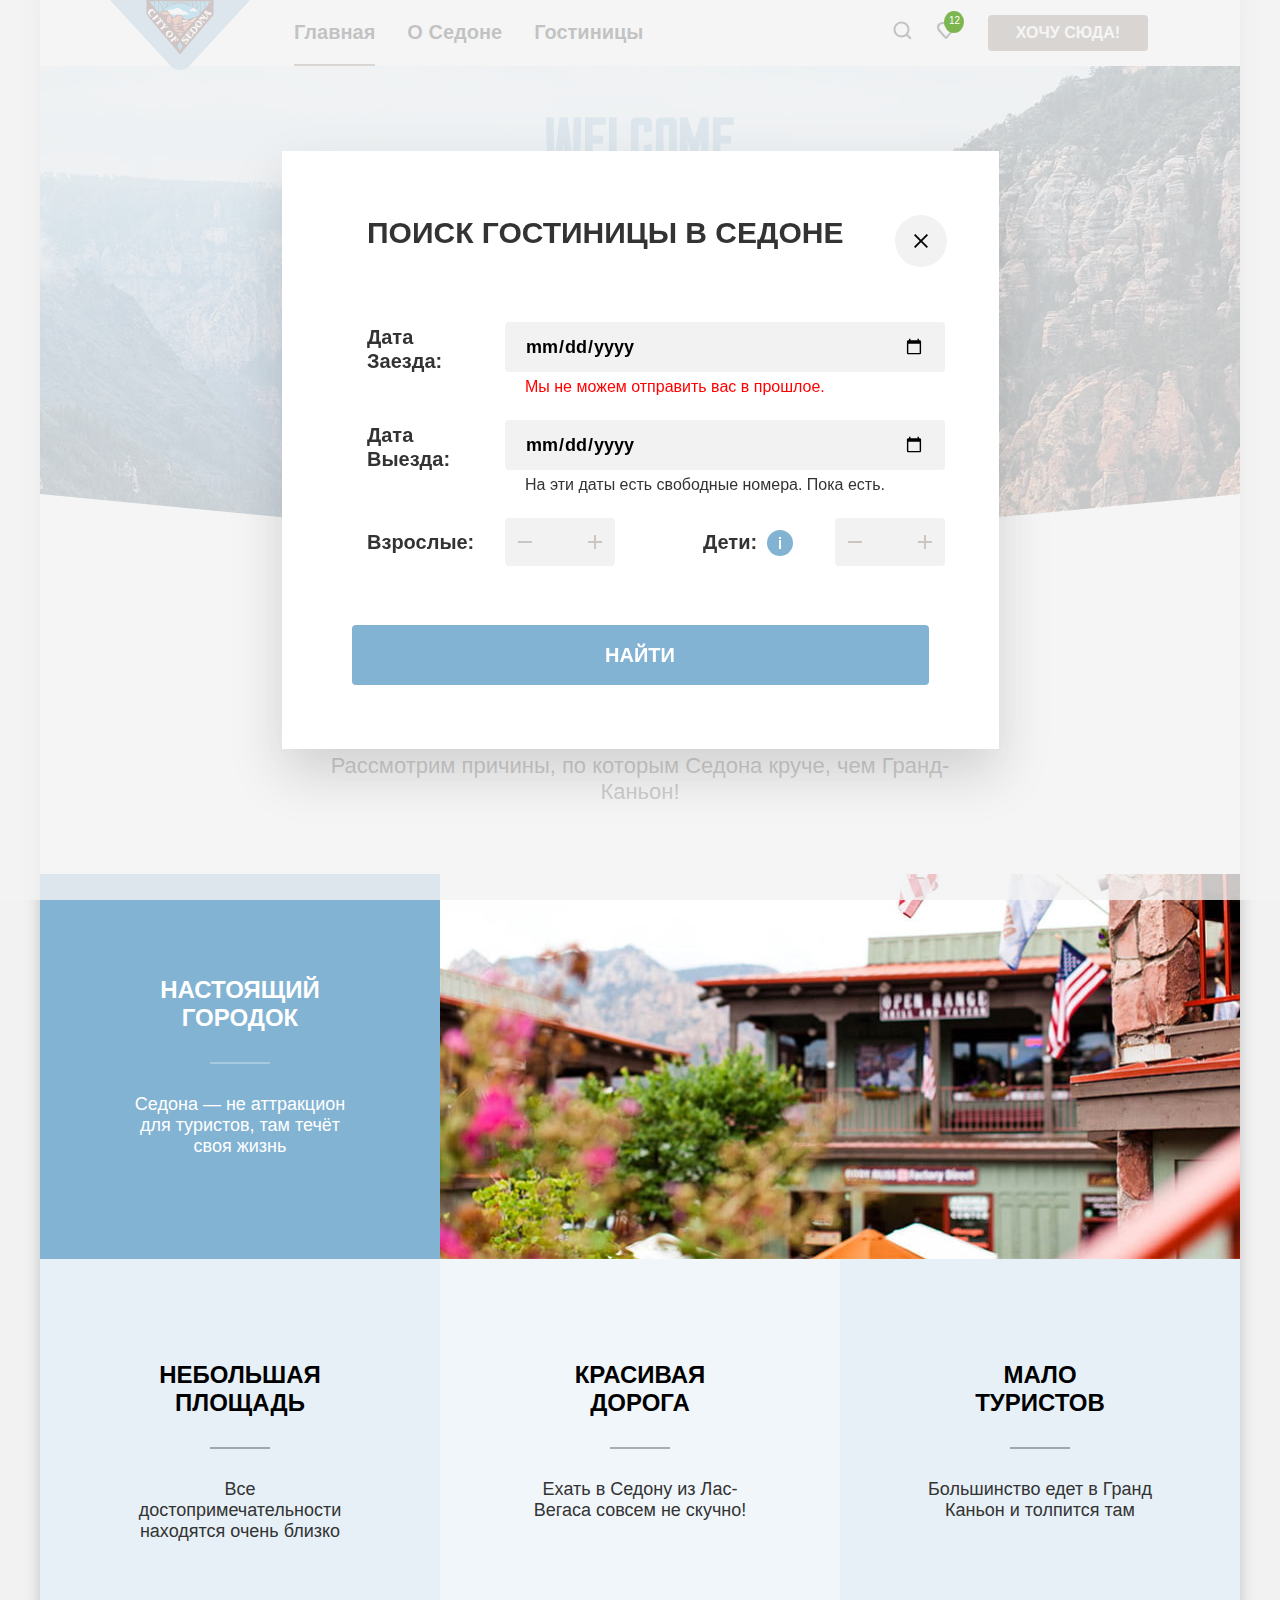
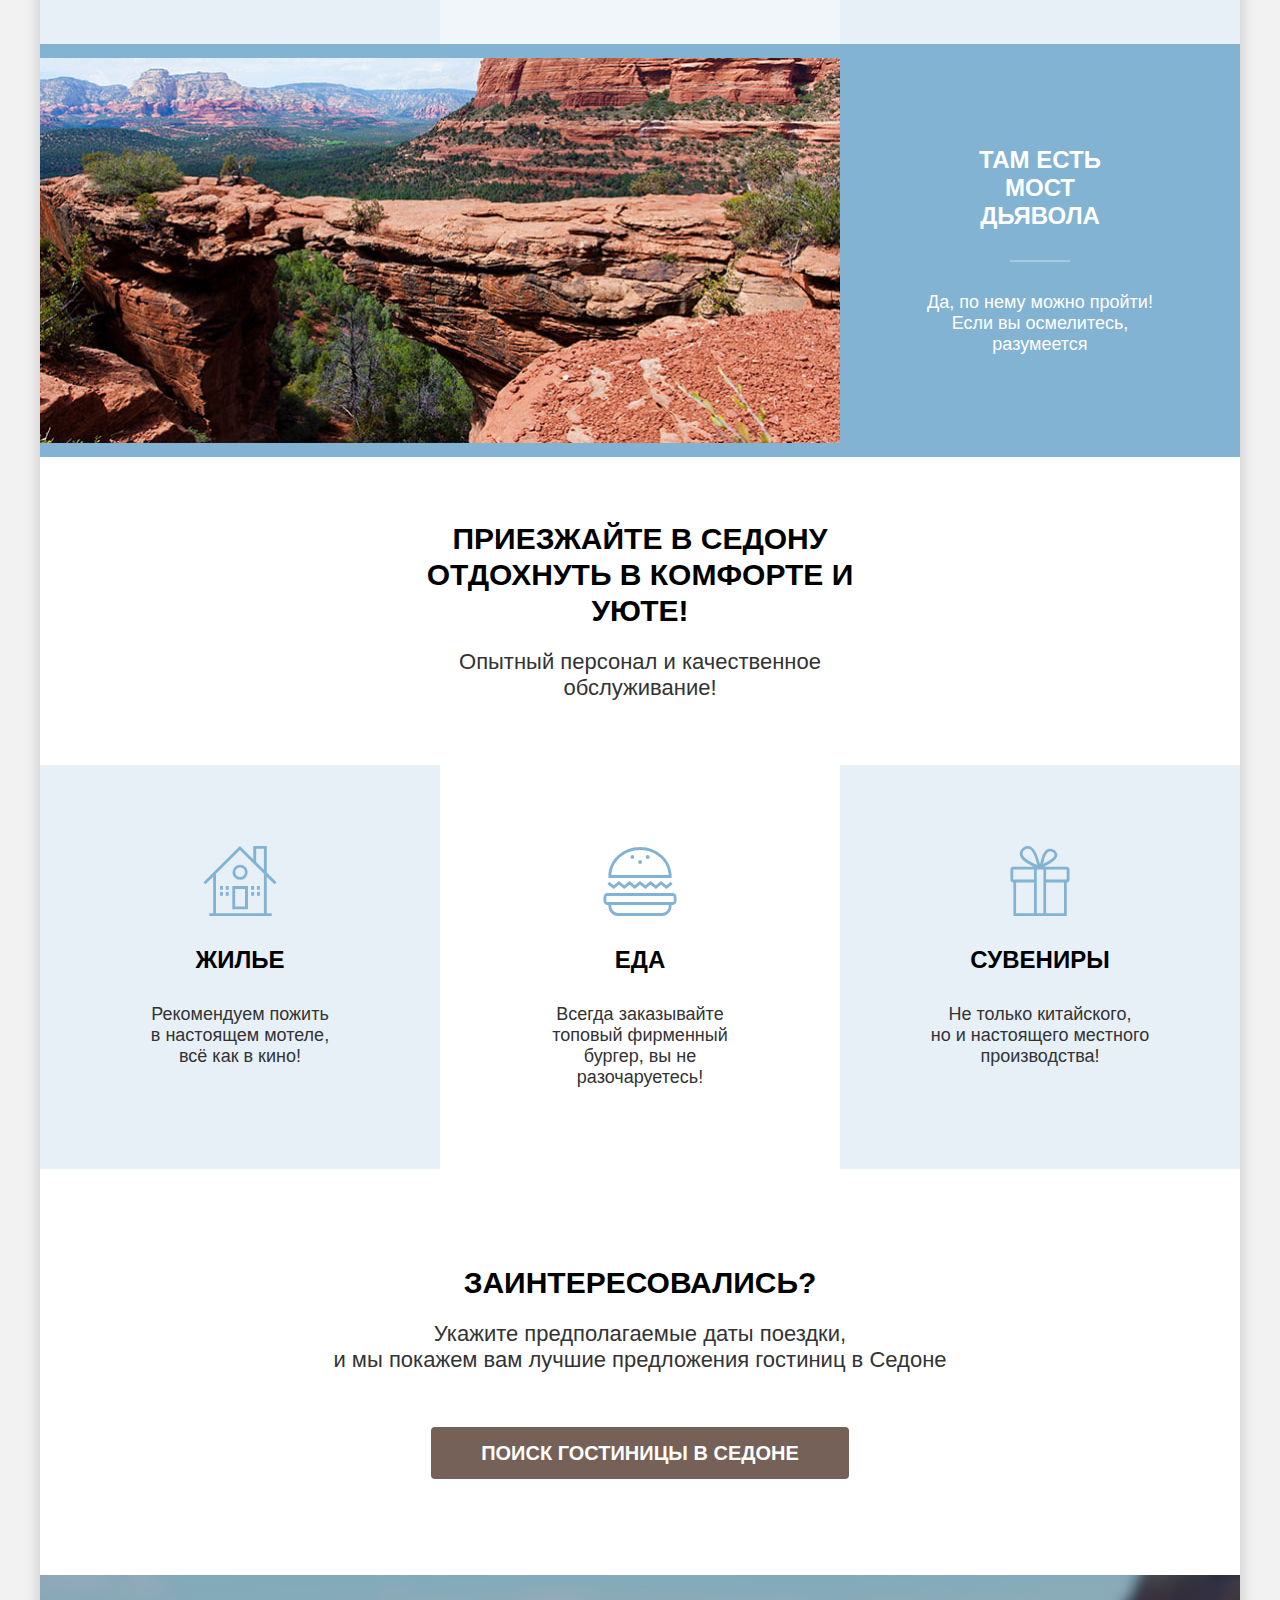
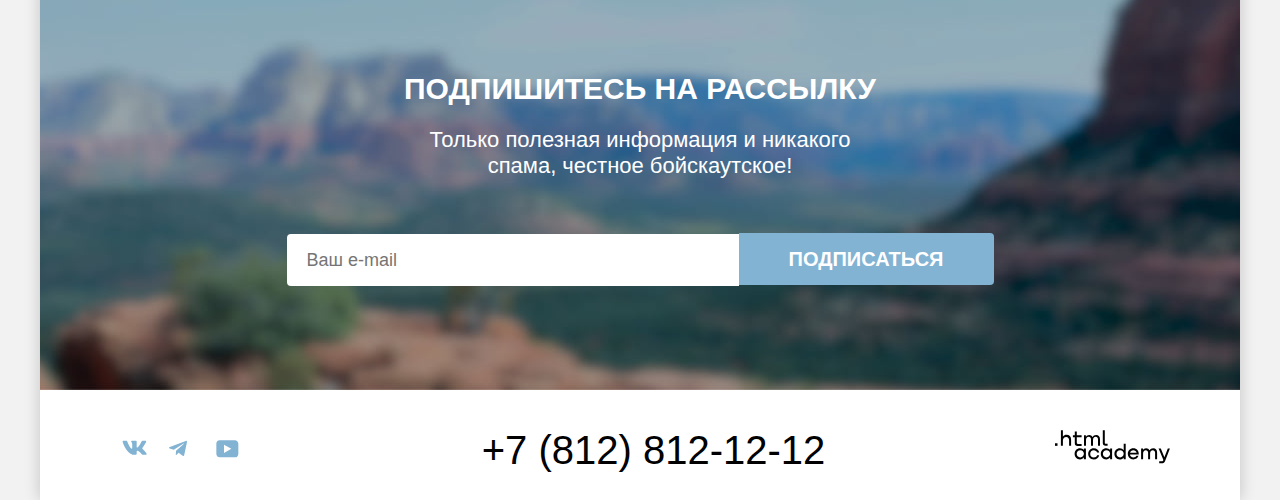
==== commit 4c603439: "fix: fixes errors found using pixel perfect" ====
--- a/index.html
+++ b/index.html
@@ -31,7 +31,8 @@
             <a class="navigation-user-item-link" href="#">
               <span class="visually-hidden">Поиск</span>
               <svg class="navigation-user-item-link-icon" aria-hidden="true" focusable="false" width="20" height="20"
-                viewBox="0 0 20 20" fill="black" xmlns="http://www.w3.org/2000/svg">
+                viewBox="0 0 20 20" fill="black" role="img" aria-label="Иконка поиска"
+                xmlns="http://www.w3.org/2000/svg">
                 <path
                   d="M19.5 18.0083L15.8 14.3287C16.8 13.0359 17.5 11.3453 17.5 9.4558C17.5 5.08011 13.9 1.5 9.5 1.5C5.1 1.5 1.5 5.17956 1.5 9.55525C1.5 13.9309 5.1 17.511 9.5 17.511C11.3 17.511 13 16.9144 14.4 15.8204L18.1 19.5L19.5 18.0083ZM9.5 15.5221C6.2 15.5221 3.5 12.837 3.5 9.55525C3.5 6.27348 6.2 3.5884 9.5 3.5884C12.8 3.5884 15.5 6.27348 15.5 9.55525C15.5 12.837 12.8 15.5221 9.5 15.5221Z" />
               </svg>
@@ -42,7 +43,8 @@
               <span class="visually-hidden">Избранное</span>
               <span class="navigation-user-item-link-count">12</span>
               <svg class="navigation-user-item-link-icon" aria-hidden="true" focusable="false" width="20" height="20"
-                viewBox="0 0 20 20" fill="black" xmlns="http://www.w3.org/2000/svg">
+                viewBox="0 0 20 20" fill="black" role="img" aria-label="Иконка избранного"
+                xmlns="http://www.w3.org/2000/svg">
                 <path
                   d="M9.9 19C9.6 19 9.3 18.9 9.1 18.6C3.7 12.5 2.4 11.1 2.1 10.7C1.4 9.8 1 8.6 1 7.4C1 4.4 3.4 2 6.5 2C7.8 2 9 2.5 10 3.3C11 2.5 12.3 2 13.5 2C16.5 2 19 4.4 19 7.4C19 8.7 18.5 9.9 17.7 10.8L10.7 18.7C10.5 18.9 10.3 19 9.9 19ZM3.9 9.5C4.2 9.9 7.4 13.5 10 16.4L16.2 9.4C16.7 8.9 16.9 8.2 16.9 7.4C16.9 5.6 15.4 4.1 13.6 4.1C12.6 4.1 11.6 4.6 10.9 5.4C10.6 5.7 10.3 5.8 10 5.8C9.7 5.8 9.4 5.6 9.2 5.4C8.5 4.6 7.5 4.1 6.5 4.1C4.7 4.1 3.2 5.6 3.2 7.4C3.1 8.3 3.5 9 3.9 9.5C3.8 9.5 3.8 9.5 3.9 9.5Z" />
               </svg>
@@ -94,7 +96,7 @@
 
         <article class="advantages-item-img advantages-item-img-reverse">
           <div class="advantages-text-container">
-            <h3 class="advantages-title-img">Там есть мост дьявола</h3>
+            <h3 class="advantages-title-img">Там есть<br> мост дьявола</h3>
             <p class="advantages-description">Да, по нему можно пройти! Если вы осмелитесь, разумеется</p>
           </div>
           <img class="advantages-item-img-photo" src="images/index/mountains-photo.jpg" width="800" height="385"
@@ -110,15 +112,15 @@
         </div>
         <article class="services-item">
           <h3 class="services-title services-living">Жилье</h3>
-          <p class="services-description">Рекомендуем пожить в настоящем мотеле, всё как в кино!</p>
+          <p class="services-description">Рекомендуем пожить<br> в настоящем мотеле,<br> всё как в кино!</p>
         </article>
         <article class="services-item">
           <h3 class="services-title services-food">Еда</h3>
-          <p class="services-description">Всегда заказывайте топовый фирменный бургер, вы не разочаруетесь!</p>
+          <p class="services-description">Всегда заказывайте<br> топовый фирменный бургер, вы не разочаруетесь!</p>
         </article>
         <article class="services-item">
           <h3 class="services-title services-gift">Сувениры</h3>
-          <p class="services-description">Не только китайского, но и настоящего местного производства!!</p>
+          <p class="services-description">Не только китайского,<br> но и настоящего местного производства!</p>
         </article>
       </section>
       <!-- Блок: поиск гостиницы -->
@@ -148,7 +150,7 @@
           <a class="button-social" href="https://vk.com/htmlacademy">
             <span class="visually-hidden">Vkontakte</span>
             <svg class="icon-social" aria-hidden="true" focusable="false" width="25" height="15" viewBox="0 0 25 15"
-              fill="#83B3D3" xmlns="http://www.w3.org/2000/svg" aria-label="Иконка Вконтакте">
+              fill="#83B3D3" role="img" aria-label="Иконка Вконтакте" xmlns="http://www.w3.org/2000/svg">
               <path fill-rule="evenodd" clip-rule="evenodd"
                 d="M24.1164 1.80445C24.2824 1.25845 24.1164 0.856445 23.3214 0.856445H20.6964C20.0284 0.856445 19.7204 1.20345 19.5534 1.58645C19.5534 1.58645 18.2184 4.78245 16.3274 6.85845C15.7154 7.46045 15.4374 7.65145 15.1034 7.65145C14.9364 7.65145 14.6854 7.46045 14.6854 6.91345V1.80445C14.6854 1.14845 14.5014 0.856445 13.9454 0.856445H9.81738C9.40038 0.856445 9.14938 1.16045 9.14938 1.44945C9.14938 2.07045 10.0954 2.21445 10.1924 3.96245V7.76045C10.1924 8.59345 10.0394 8.74444 9.70538 8.74444C8.81538 8.74444 6.65038 5.53345 5.36538 1.85945C5.11638 1.14445 4.86438 0.856445 4.19338 0.856445H1.56638C0.816382 0.856445 0.666382 1.20345 0.666382 1.58645C0.666382 2.26845 1.55638 5.65645 4.81138 10.1374C6.98138 13.1974 10.0364 14.8564 12.8194 14.8564C14.4884 14.8564 14.6944 14.4884 14.6944 13.8534V11.5404C14.6944 10.8034 14.8524 10.6564 15.3814 10.6564C15.7714 10.6564 16.4384 10.8484 17.9964 12.3234C19.7764 14.0724 20.0694 14.8564 21.0714 14.8564H23.6964C24.4464 14.8564 24.8224 14.4884 24.6064 13.7604C24.3684 13.0364 23.5184 11.9854 22.3914 10.7384C21.7794 10.0284 20.8614 9.26345 20.5824 8.88045C20.1934 8.38945 20.3044 8.17044 20.5824 7.73345C20.5824 7.73345 23.7824 3.30745 24.1154 1.80445H24.1164Z" />
             </svg>
@@ -168,7 +170,7 @@
           <a class="button-social" href="https://www.youtube.com/user/htmlacademyru">
             <span class="visually-hidden">YouTube</span>
             <svg class="icon-social" aria-hidden="true" focusable="false" width="23" height="18" viewBox="0 0 23 18"
-              fill="#83B3D3" xmlns="http://www.w3.org/2000/svg" aria-label="Иконка Ютуб">
+              fill="#83B3D3" role="img" aria-label="Иконка YouTube" xmlns="http://www.w3.org/2000/svg" aria-label="Иконка Ютуб">
               <path
                 d="M18.9402 0.356445H3.50738C1.64668 0.356445 0.333252 1.9502 0.333252 3.75645V13.8502C0.333252 15.7627 1.64668 17.3564 3.50738 17.3564H19.1591C20.8009 17.3564 22.3333 15.7627 22.3333 13.9564V3.75645C22.1143 1.9502 20.8009 0.356445 18.9402 0.356445ZM7.99494 12.8939V4.81894L15.3283 8.85645L7.99494 12.8939Z" />
             </svg>
@@ -178,7 +180,7 @@
       <a class="footer-phone" href="tel:+78128121212">+7 (812) 812-12-12</a>
       <a class="footer-logo-link" href="https://htmlacademy.ru/" aria-label="HTML Academy">
         <svg class="footer-logo-svg" aria-hidden="true" focusable="false" width="115" height="34" viewBox="0 0 115 34"
-          xmlns="http://www.w3.org/2000/svg">
+        role="img" aria-label="Логотип HTML Академии" xmlns="http://www.w3.org/2000/svg">
           <path d="M0 13.2564V15.8564H2.5V13.2564H0Z" />
           <path
             d="M11.6 4.85645C10 4.85645 8.8 5.55645 8 6.55645H7.9V0.356445H5.9V15.8564H7.9V10.5564C7.9 8.45645 9.2 6.95645 11.2 6.95645C13 6.95645 14.1 8.35645 14.1 10.1564V15.8564H16.1V9.75644C16.2 6.75644 14.3 4.85645 11.6 4.85645Z" />
@@ -205,14 +207,14 @@
         </svg>
       </a>
     </footer>
+
     <!-- Модальное окно -->
     <div class="modal-container modal-container-close">
       <div class="modal modal-auth">
         <button class="modal-close-button" type="button">
           <span class="visually-hidden">Закрыть</span>
           <!-- <span class="modal-close-icon-container"> -->
-          <svg class="modal-close-icon" width="14" height="14" viewBox="0 0 14 14" fill="black"
-            xmlns="http://www.w3.org/2000/svg">
+          <svg class="modal-close-icon" width="14" height="14" viewBox="0 0 14 14" fill="black" aria-hidden="true" focusable="false" xmlns="http://www.w3.org/2000/svg">
             <path
               d="M14 1.29231L12.7077 0L7 5.70769L1.29231 0L0 1.29231L5.70769 7L0 12.7077L1.29231 14L7 8.29231L12.7077 14L14 12.7077L8.29231 7L14 1.29231Z" />
           </svg>
@@ -224,93 +226,94 @@
 
               <legend class="modal-form-title">Поиск гостиницы в Седоне</legend>
               <div class="fieldset-container">
-              <label class=" modal-form-label date-label" for="check-in-date">Дата Заезда:</label>
-
-              <input class="modal-form-input check-in-date-input" type="date" id="check-in-date" name="check-in-date"
-                required>
-              <span class="modal-form-text error-text">Мы не можем отправить вас в прошлое.</span>
-
-
-              <label class="modal-form-label date-label" for="check-out-date">Дата Выезда:</label>
-
-              <input class="modal-form-input check-out-date-input" type="date" id="check-out-date" name="check-out-date"
-                required>
-              <span class="modal-form-text">На эти даты есть свободные номера. Пока есть.</span>
-
-              <label class="modal-form-label adults-count-label" for="adults-count">Взрослые:</label>
-              <div class="input-container">
-                <button class="count-input-button minus" type="button">
-                  <span class="visually-hidden">Уменьшить количество</span>
-                  <span class="count-input-button-icon">
-                    <svg class="button-svg" width="14" height="2" viewBox="0 0 14 2" fill="#756157" fill-opacity="0.3"
-                      xmlns="http://www.w3.org/2000/svg">
-                      <path d="M0 0L0 2L14 2V0L0 0Z" />
-                    </svg>
+                <label class=" modal-form-label date-label" for="check-in-date">Дата Заезда:</label>
+
+                <input class="modal-form-input check-in-date-input" type="date" id="check-in-date" name="check-in-date"
+                  required>
+                <span class="modal-form-text error-text">Мы не можем отправить вас в прошлое.</span>
+
+
+                <label class="modal-form-label date-label" for="check-out-date">Дата Выезда:</label>
+
+                <input class="modal-form-input check-out-date-input" type="date" id="check-out-date"
+                  name="check-out-date" required>
+                <span class="modal-form-text">На эти даты есть свободные номера. Пока есть.</span>
+
+                <label class="modal-form-label adults-count-label" for="adults-count">Взрослые:</label>
+                <div class="input-container">
+                  <button class="count-input-button minus" type="button">
+                    <span class="visually-hidden">Уменьшить количество</span>
+                    <span class="count-input-button-icon">
+                      <svg class="button-svg" width="14" height="2" viewBox="0 0 14 2" fill="#756157" fill-opacity="0.3"
+                      aria-hidden="true" focusable="false" xmlns="http://www.w3.org/2000/svg">
+                        <path d="M0 0L0 2L14 2V0L0 0Z" />
+                      </svg>
+                    </span>
+                  </button>
+
+                  <input class="modal-form-input count-input" type="number" id="adults-count" name="adults-count"
+                    min="0" required>
+
+                  <button class="count-input-button plus" type="button">
+                    <span class="visually-hidden">Увеличить количество</span>
+                    <span class="count-input-button-icon">
+                      <svg class="button-svg" width="14" height="14" viewBox="0 0 14 14" fill="#756157"
+                        fill-opacity="0.3" aria-hidden="true" focusable="false" xmlns="http://www.w3.org/2000/svg">
+                        <path d="M14 6H8V0H6V6H0V8H6V14H8V8H14V6Z" />
+                      </svg>
+                    </span>
+                  </button>
+                </div>
+
+                <span class="modal-form-label modal-form-label-icon">
+                  <label class="modal-form-label" for="kids-count">Дети:</label>
+                  <span class="tooltip">
+                    <button class="tooltip-button" type="button" aria-labelledby="tooltip-label-count">
+                      <svg class="tooltip-icon" width="2" height="12" viewBox="0 0 2 12" fill="white"
+                      aria-hidden="true" focusable="false" xmlns="http://www.w3.org/2000/svg">
+                        <path fill-rule="evenodd" clip-rule="evenodd" d="M0 0H2V2H0V0ZM2 12H0V3H2V12Z" />
+                      </svg>
+                    </button>
+                    <span class="tooltip-text" role="tooltip" id="tooltip-label-count">
+                      <svg class="tooltip-text-arrow" width="19" height="9" viewBox="0 0 19 9" fill="none"
+                      aria-hidden="true" focusable="false" xmlns="http://www.w3.org/2000/svg">
+                        <g clip-path="url(#clip0_102232_83)">
+                          <path d="M9.5 0L19 9H0L9.5 0Z" fill="#333333" />
+                        </g>
+                        <defs>
+                          <clipPath id="clip0_102232_83">
+                            <rect width="19" height="9" fill="white" />
+                          </clipPath>
+                        </defs>
+                      </svg>
+                      Укажите количество детей, которые будут с вами, возраст которых от 6 до 18
+                      лет. Дети до 6 лет размещаются бесплатно.</span>
                   </span>
-                </button>
-
-                <input class="modal-form-input count-input" type="number" id="adults-count" name="adults-count" min="0"
-                  required>
-
-                <button class="count-input-button plus" type="button">
-                  <span class="visually-hidden">Увеличить количество</span>
-                  <span class="count-input-button-icon">
-                    <svg class="button-svg" width="14" height="14" viewBox="0 0 14 14" fill="#756157" fill-opacity="0.3"
-                      xmlns="http://www.w3.org/2000/svg">
-                      <path d="M14 6H8V0H6V6H0V8H6V14H8V8H14V6Z" />
-                    </svg>
-                  </span>
-                </button>
+                </span>
+                <div class="input-container kids-input">
+                  <button class="count-input-button minus" type="button">
+                    <span class="visually-hidden">Уменьшить количество</span>
+                    <span class="count-input-button-icon">
+                      <svg class="button-svg" width="14" height="2" viewBox="0 0 14 2" fill="#756157" fill-opacity="0.3"
+                      aria-hidden="true" focusable="false" xmlns="http://www.w3.org/2000/svg">
+                        <path d="M0 0L0 2L14 2V0L0 0Z" />
+                      </svg>
+                    </span>
+                  </button>
+
+                  <input class="modal-form-input count-input" type="number" id="kids-count" name="kids-count" min="0"
+                    required>
+                  <button class="count-input-button plus" type="button">
+                    <span class="visually-hidden">Увеличить количество</span>
+                    <span class="count-input-button-icon">
+                      <svg class="button-svg" width="14" height="14" viewBox="0 0 14 14" fill="#756157"
+                        fill-opacity="0.3" aria-hidden="true" focusable="false" xmlns="http://www.w3.org/2000/svg">
+                        <path d="M14 6H8V0H6V6H0V8H6V14H8V8H14V6Z" />
+                      </svg>
+                    </span>
+                  </button>
+                </div>
               </div>
-
-              <span class="modal-form-label modal-form-label-icon">
-                <label class="modal-form-label" for="kids-count">Дети:</label>
-                <span class="tooltip">
-                  <button class="tooltip-button" type="button" aria-labelledby="tooltip-label-count">
-                    <svg class="tooltip-icon" width="2" height="12" viewBox="0 0 2 12" fill="white"
-                      xmlns="http://www.w3.org/2000/svg">
-                      <path fill-rule="evenodd" clip-rule="evenodd" d="M0 0H2V2H0V0ZM2 12H0V3H2V12Z" />
-                    </svg>
-                  </button>
-                  <span class="tooltip-text" role="tooltip" id="tooltip-label-count" >
-                    <svg class="tooltip-text-arrow" width="19" height="9" viewBox="0 0 19 9" fill="none" xmlns="http://www.w3.org/2000/svg">
-                      <g clip-path="url(#clip0_102232_83)">
-                        <path d="M9.5 0L19 9H0L9.5 0Z" fill="#333333" />
-                      </g>
-                      <defs>
-                        <clipPath id="clip0_102232_83">
-                          <rect width="19" height="9" fill="white" />
-                        </clipPath>
-                      </defs>
-                    </svg>
-                    Укажите количество детей, которые будут с вами, возраст которых от 6 до 18
-                    лет. Дети до 6 лет размещаются бесплатно.</span>
-                </span>
-              </span>
-              <div class="input-container kids-input">
-                <button class="count-input-button minus" type="button">
-                  <span class="visually-hidden">Уменьшить количество</span>
-                  <span class="count-input-button-icon">
-                    <svg class="button-svg" width="14" height="2" viewBox="0 0 14 2" fill="#756157" fill-opacity="0.3"
-                      xmlns="http://www.w3.org/2000/svg">
-                      <path d="M0 0L0 2L14 2V0L0 0Z" />
-                    </svg>
-                  </span>
-                </button>
-
-                <input class="modal-form-input count-input" type="number" id="kids-count" name="kids-count" min="0"
-                  required>
-                <button class="count-input-button plus" type="button">
-                  <span class="visually-hidden">Увеличить количество</span>
-                  <span class="count-input-button-icon">
-                    <svg class="button-svg" width="14" height="14" viewBox="0 0 14 14" fill="#756157" fill-opacity="0.3"
-                      xmlns="http://www.w3.org/2000/svg">
-                      <path d="M14 6H8V0H6V6H0V8H6V14H8V8H14V6Z" />
-                    </svg>
-                  </span>
-                </button>
-              </div>
-            </div>
             </fieldset>
             <button class="modal-form-search-button" type="submit">Найти</button>
           </form>
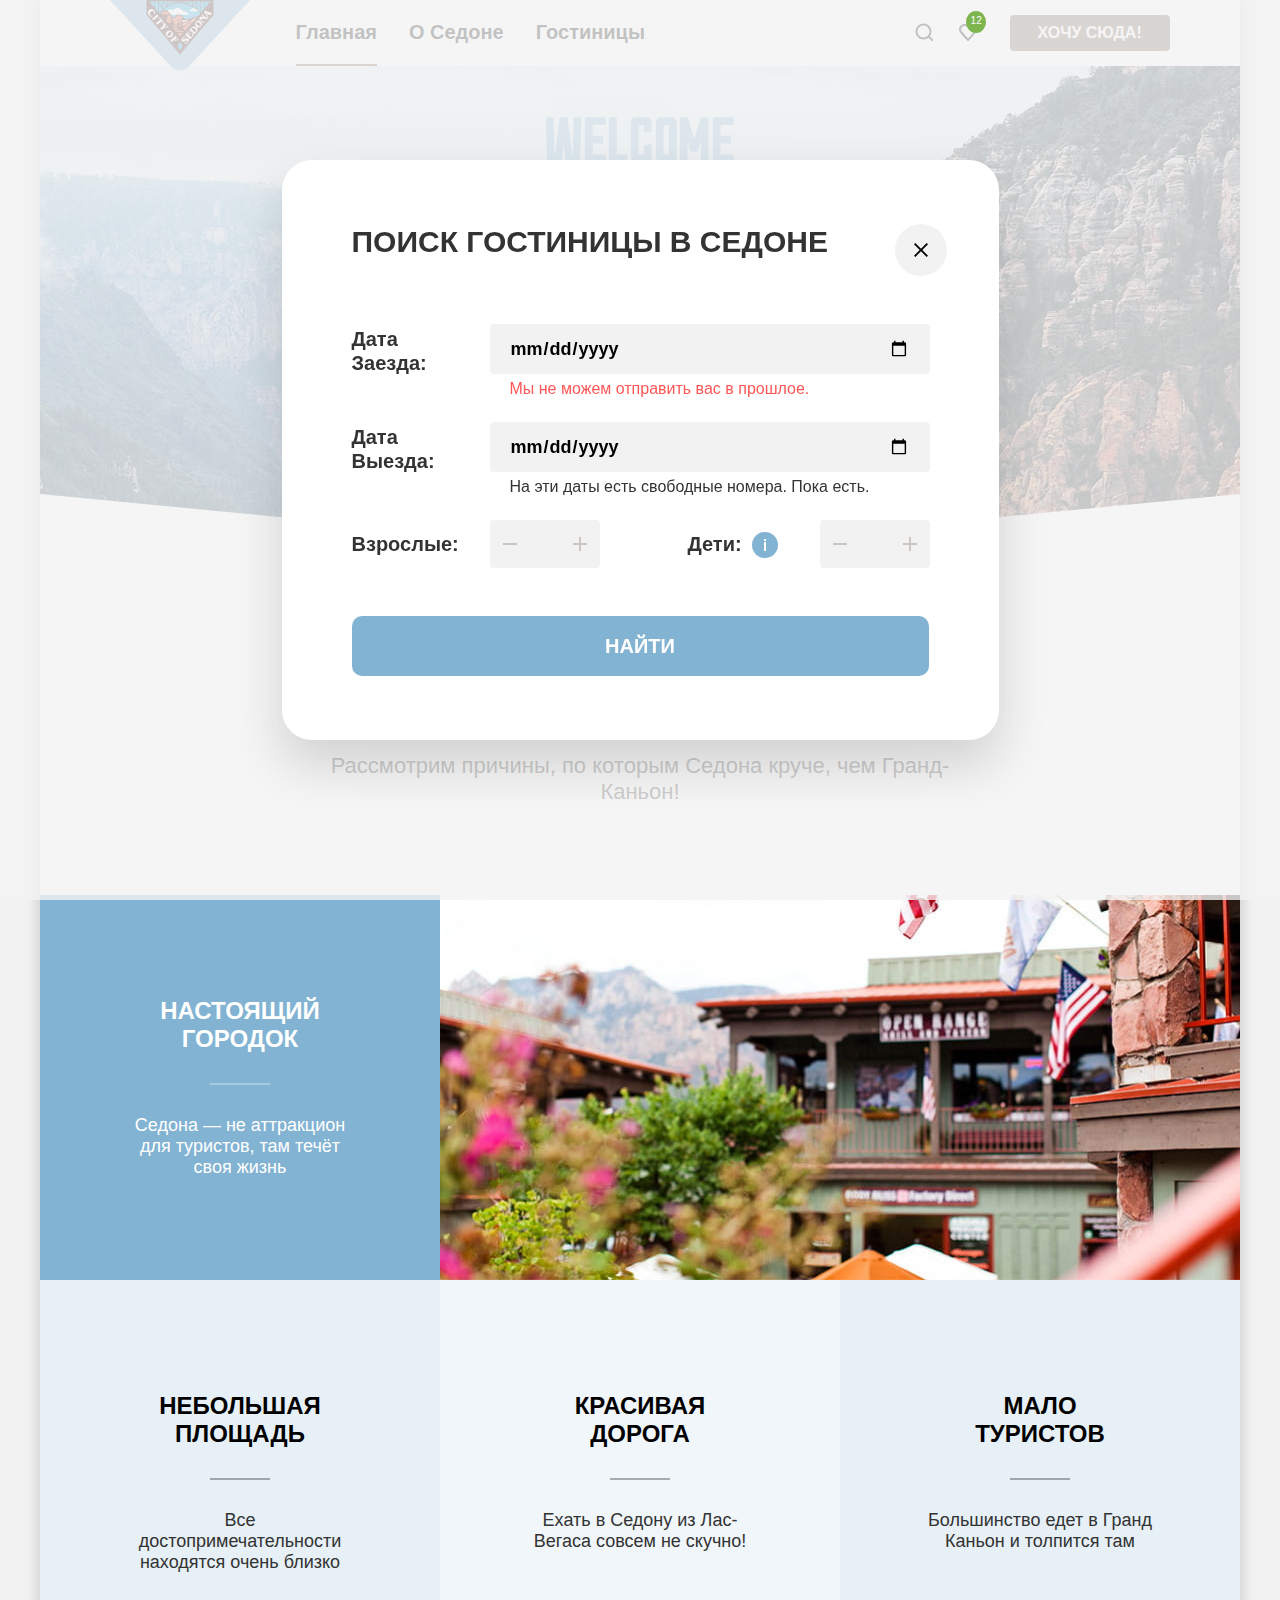
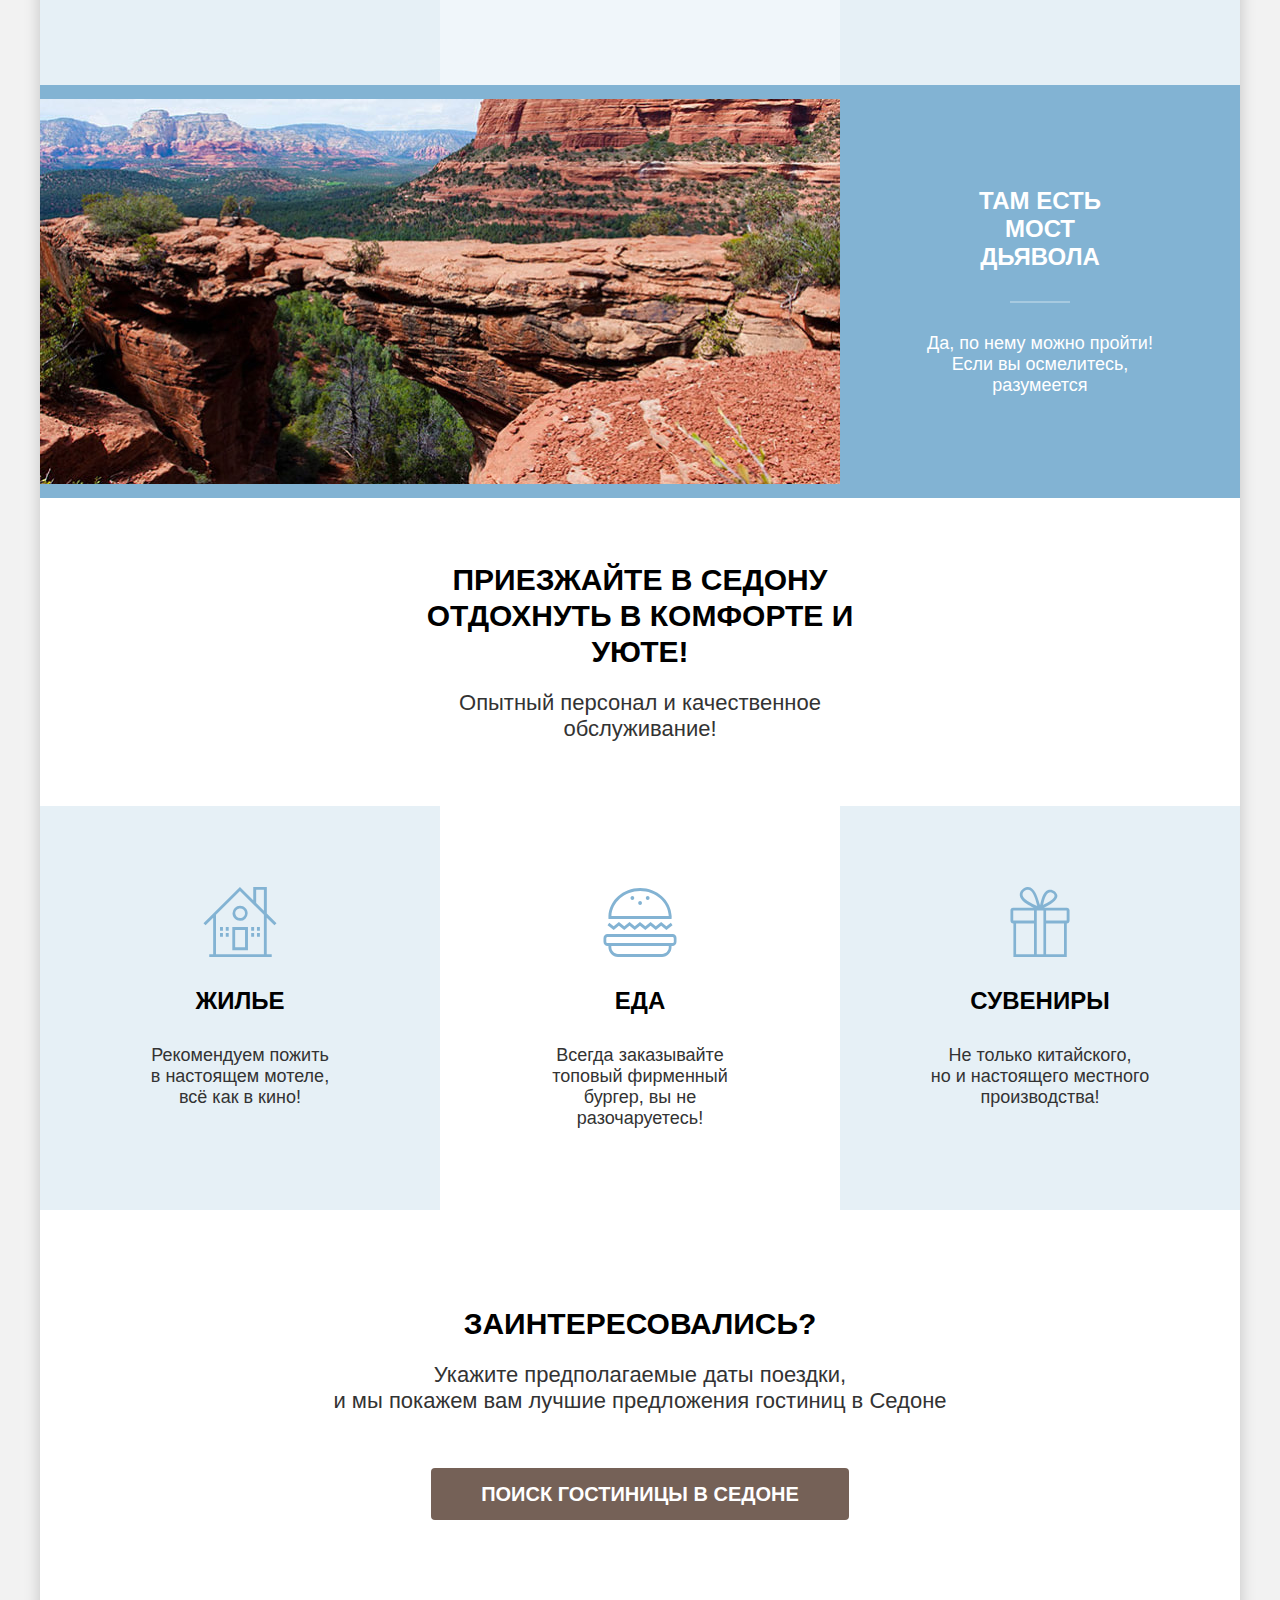
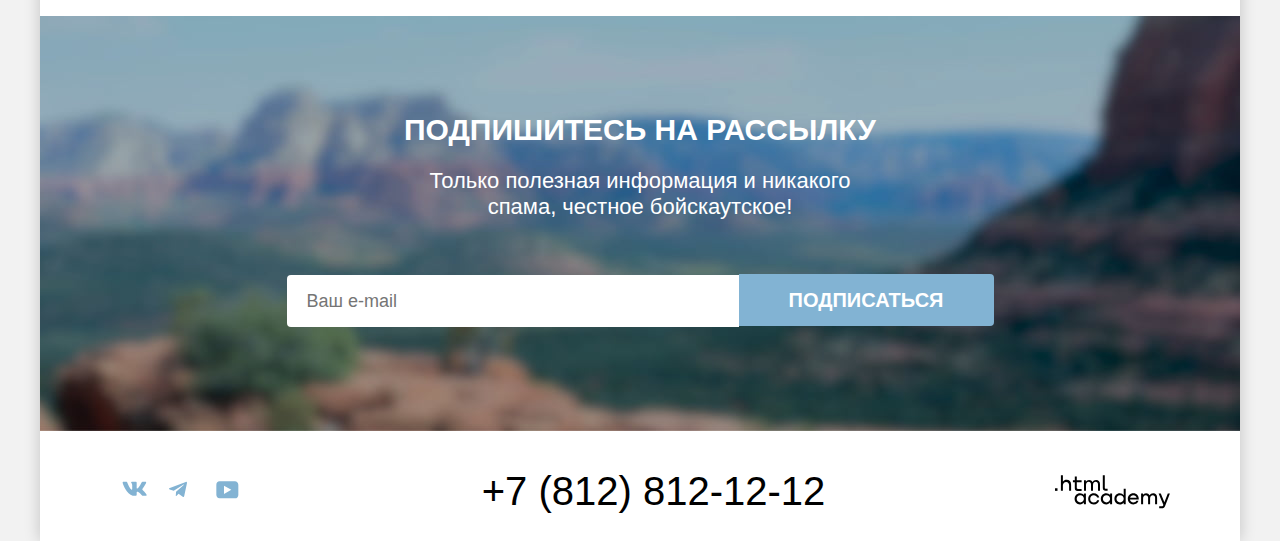
==== commit 67f750a7: "fix: fix bugs after checking pixel perfect" ====
--- a/index.html
+++ b/index.html
@@ -6,6 +6,7 @@
     <meta name="viewport" content="width=device-width, initial-scale=1.0">
     <title>Седона</title>
     <link rel="stylesheet" href="styles/styles.css">
+    <link rel="icon" href="favicon.ico">
   </head>
 
   <body>
@@ -170,7 +171,7 @@
           <a class="button-social" href="https://www.youtube.com/user/htmlacademyru">
             <span class="visually-hidden">YouTube</span>
             <svg class="icon-social" aria-hidden="true" focusable="false" width="23" height="18" viewBox="0 0 23 18"
-              fill="#83B3D3" role="img" aria-label="Иконка YouTube" xmlns="http://www.w3.org/2000/svg" aria-label="Иконка Ютуб">
+              fill="#83B3D3" role="img" aria-label="Иконка YouTube" xmlns="http://www.w3.org/2000/svg">
               <path
                 d="M18.9402 0.356445H3.50738C1.64668 0.356445 0.333252 1.9502 0.333252 3.75645V13.8502C0.333252 15.7627 1.64668 17.3564 3.50738 17.3564H19.1591C20.8009 17.3564 22.3333 15.7627 22.3333 13.9564V3.75645C22.1143 1.9502 20.8009 0.356445 18.9402 0.356445ZM7.99494 12.8939V4.81894L15.3283 8.85645L7.99494 12.8939Z" />
             </svg>
@@ -213,14 +214,13 @@
       <div class="modal modal-auth">
         <button class="modal-close-button" type="button">
           <span class="visually-hidden">Закрыть</span>
-          <!-- <span class="modal-close-icon-container"> -->
           <svg class="modal-close-icon" width="14" height="14" viewBox="0 0 14 14" fill="black" aria-hidden="true" focusable="false" xmlns="http://www.w3.org/2000/svg">
             <path
               d="M14 1.29231L12.7077 0L7 5.70769L1.29231 0L0 1.29231L5.70769 7L0 12.7077L1.29231 14L7 8.29231L12.7077 14L14 12.7077L8.29231 7L14 1.29231Z" />
           </svg>
-          <!-- </span> -->
         </button>
         <section class="modal-content">
+          <h2 class="visually-hidden">Модальное окно для поиска гостиницы в Седоне</h2>
           <form class="modal-form" action="https://echo.htmlacademy.ru/" method="get">
             <fieldset class="modal-form-fieldset">
 
--- a/styles/styles.css
+++ b/styles/styles.css
@@ -65,17 +65,26 @@
 }
 
 .header-logo-link {
-  margin-bottom: -10px;
-  margin-right: 28px;
+  position: absolute;
 }
 
 .header-logo-link-img {
   width: 140px;
 }
 
+.header-logo-link:hover .header-logo-link-img,
+.header-logo-link:focus .header-logo-link-img {
+  opacity: 0.6;
+}
+
+.header-logo-link:active .header-logo-link-img {
+  opacity: 0.3;
+}
+
 .navigation {
   display: flex;
-  width: 710px;
+  width: 730px;
+  margin-left: 16%;
 }
 
 .navigation-list {
@@ -112,6 +121,15 @@
   background-color: #756257;
 }
 
+.navigation-list-item-link:hover,
+.navigation-list-item-link:focus {
+  color: #756157;
+}
+
+.navigation-list-item-link:active {
+  color: rgba(117, 97, 87, 0.3);
+}
+
 .navigation-user {
   display: flex;
   flex-wrap: wrap;
@@ -139,10 +157,8 @@
 
 .navigation-user-item-link-icon {
   position: absolute;
-  top: 20px;
+  top: 22px;
   right: 12px;
-  bottom: 20px;
-  left: 12px;
 }
 
 .navigation-user-item-link-count {
@@ -158,6 +174,15 @@
   background-color: #7db54f;
 }
 
+.navigation-user-item-link:hover .navigation-user-item-link-icon,
+.navigation-user-item-link:focus .navigation-user-item-link-icon {
+  fill: #756157;
+}
+
+.navigation-user-item-link:active .navigation-user-item-link-icon {
+  fill: rgba(117, 97, 87, 0.3);
+}
+
 .header-button {
   width: 160px;
   padding: 8px 0;
@@ -217,7 +242,7 @@
 
 .advantages-container {
   flex-grow: 1;
-  padding: 69px 274px;
+  padding: 69px 274px 90px 274px;
 }
 
 .advantages-main-text {
@@ -238,7 +263,12 @@
   line-height: 26px;
 }
 
-.advantages-item,
+.advantages-item {
+  width: 400px;
+  padding: 112px 85px;
+  flex-grow: 1;
+}
+
 .advantages-text-container {
   width: 400px;
   padding: 102px 85px;
@@ -465,7 +495,6 @@
   display: flex;
   flex-direction: column;
   align-items: center;
-  justify-content: center;
   padding-top: 96px;
   padding-bottom: 104px;
 }
@@ -505,7 +534,6 @@
 
 .email-input {
   width: 452px;
-  /* height: 52px; */
   padding: 14px 20px;
 
   font-family: inherit;
@@ -552,7 +580,7 @@
 /* Каталог */
 /* Фильтр */
 .filter {
-  padding: 30px 70px 70px 70px;
+  padding: 35px 70px 70px 70px;
   margin-bottom: 50px;
 
   color: #ffffff;
@@ -709,7 +737,7 @@
 }
 
 .filter-list-item-input[type="checkbox"]:checked + .control-mark {
-  background-image: url("/images/catalog/checkmark.svg");
+  background-image: url("/images/icons/checkmark.svg");
   background-repeat: no-repeat;
   background-position: center;
 }
@@ -749,7 +777,7 @@
   display: flex;
   flex-wrap: wrap;
   gap: 2px;
-  margin-bottom: 36px;
+  margin-bottom: 46px;
 }
 
 .price-label-min {
@@ -779,6 +807,7 @@
   padding-right: 45px;
 
   font-family: inherit;
+  font-size: 18px;
   font-weight: 700;
   line-height: 24px;
   color: #000000;
@@ -944,6 +973,7 @@
   flex-wrap: wrap;
   width: 160px;
   margin: 0;
+  margin-left: 70px;
   padding: 0;
   list-style-type: none;
 }
@@ -984,14 +1014,17 @@
 }
 
 .sorting {
-  font-family: inherit;
+  width: 300px;
   height: 49px;
   padding: 14px 20px;
-  width: 300px;
-
+  margin-left: auto;
+
+  font-family: inherit;
+  font-size: 18px;
+  line-height: 21px;
   color: #333333;
   background-color: #ffffff;
-  background-image: url("/images/catalog/sorting-mark.svg");
+  background-image: url("/images/icons/sorting-mark.svg");
   background-repeat: no-repeat;
   background-position: top 50% right 20px;
   border-radius: 4px;
@@ -1075,6 +1108,10 @@
   background-position: top 10px left;
 }
 
+.hotel-card-star-one {
+  width: 18px;
+}
+
 .hotel-card-star-two {
   width: 42px;
 }
@@ -1087,8 +1124,12 @@
   width: 84px;
 }
 
+.hotel-card-star-five {
+  width: 102px;
+}
+
 /* Кнопки */
-.button {
+.card-button {
   padding: 8px 15px;
   margin: 0;
 
@@ -1104,10 +1145,6 @@
   cursor: pointer;
 }
 
-.button:disabled {
-  background-color: #e5e5e5;
-}
-
 .detail-button {
   display: block;
   grid-area: detail;
@@ -1156,6 +1193,10 @@
   color: rgba(255, 255, 255, 0.3);
 }
 
+.card-button:disabled {
+  background-color: #e5e5e5;
+}
+
 .rate-button {
   grid-area: rate;
 
@@ -1170,6 +1211,7 @@
   flex-wrap: wrap;
   gap: 8px;
   margin: 0;
+  margin-bottom: 60px;
   padding: 0;
   list-style-type: none;
 }
@@ -1291,6 +1333,7 @@
 .footer-logo-link {
   width: 115px;
   height: 33px;
+  align-self: center;
   object-fit: contain;
 }
 
@@ -1316,6 +1359,7 @@
 
 .modal-container-close {
   /* display: none; */
+  /* Для того, чтобы высветилось модальное окно, нужно удалить код выше */
 }
 
 .modal {
@@ -1325,6 +1369,7 @@
   width: 717px;
   background-color: #ffffff;
   box-shadow: 0 25px 50px 0 rgba(0, 0, 0, 0.15);
+  border-radius: 30px;
 }
 
 /* Кнопка закрытия модального окна */
@@ -1362,8 +1407,9 @@
 }
 
 /* Форма поиска гостиницы */
-
 .modal-form-fieldset {
+  margin: 0;
+  padding: 0;
   border: none;
 }
 
@@ -1428,7 +1474,7 @@
 }
 
 .error-text {
-  color: #ff0000;
+  color: #ff5757;
 }
 
 .check-in-date-input,
@@ -1513,7 +1559,7 @@
   font-family: inherit;
   color: #ffffff;
   background-color: #83b3d3;
-  border-radius: 4px;
+  border-radius: 10px;
   font-size: 20px;
   font-weight: 700;
   line-height: 24px;
@@ -1542,31 +1588,32 @@
 .tooltip-text {
   position: absolute;
   width: 256px;
-  padding: 15px 18px 18px 22px;
+  padding: 18px 18px 20px 22px;
 
   font-size: 16px;
   line-height: 20px;
   font-weight: 400;
   border-radius: 10px;
-  color:#ffffff;
+  color: #ffffff;
   background-color: #333333;
   box-shadow: 0 15px 30px 0;
-  transform: translateX(-106px) translateY(15px);
+  transform: translateX(-115px) translateY(15px);
   z-index: 1;
   display: none;
 }
 
 .tooltip-text-arrow {
   position: absolute;
-  top: -9px;
+  top: -8px;
   right: 50%;
+  transform: translateX(8px);
 }
 
 .modal-form-label-icon {
   position: relative;
   padding-right: 26px;
   margin-left: 70px;
- }
+}
 
 .tooltip-button:hover + .tooltip-text,
 .tooltip-button:focus + .tooltip-text {
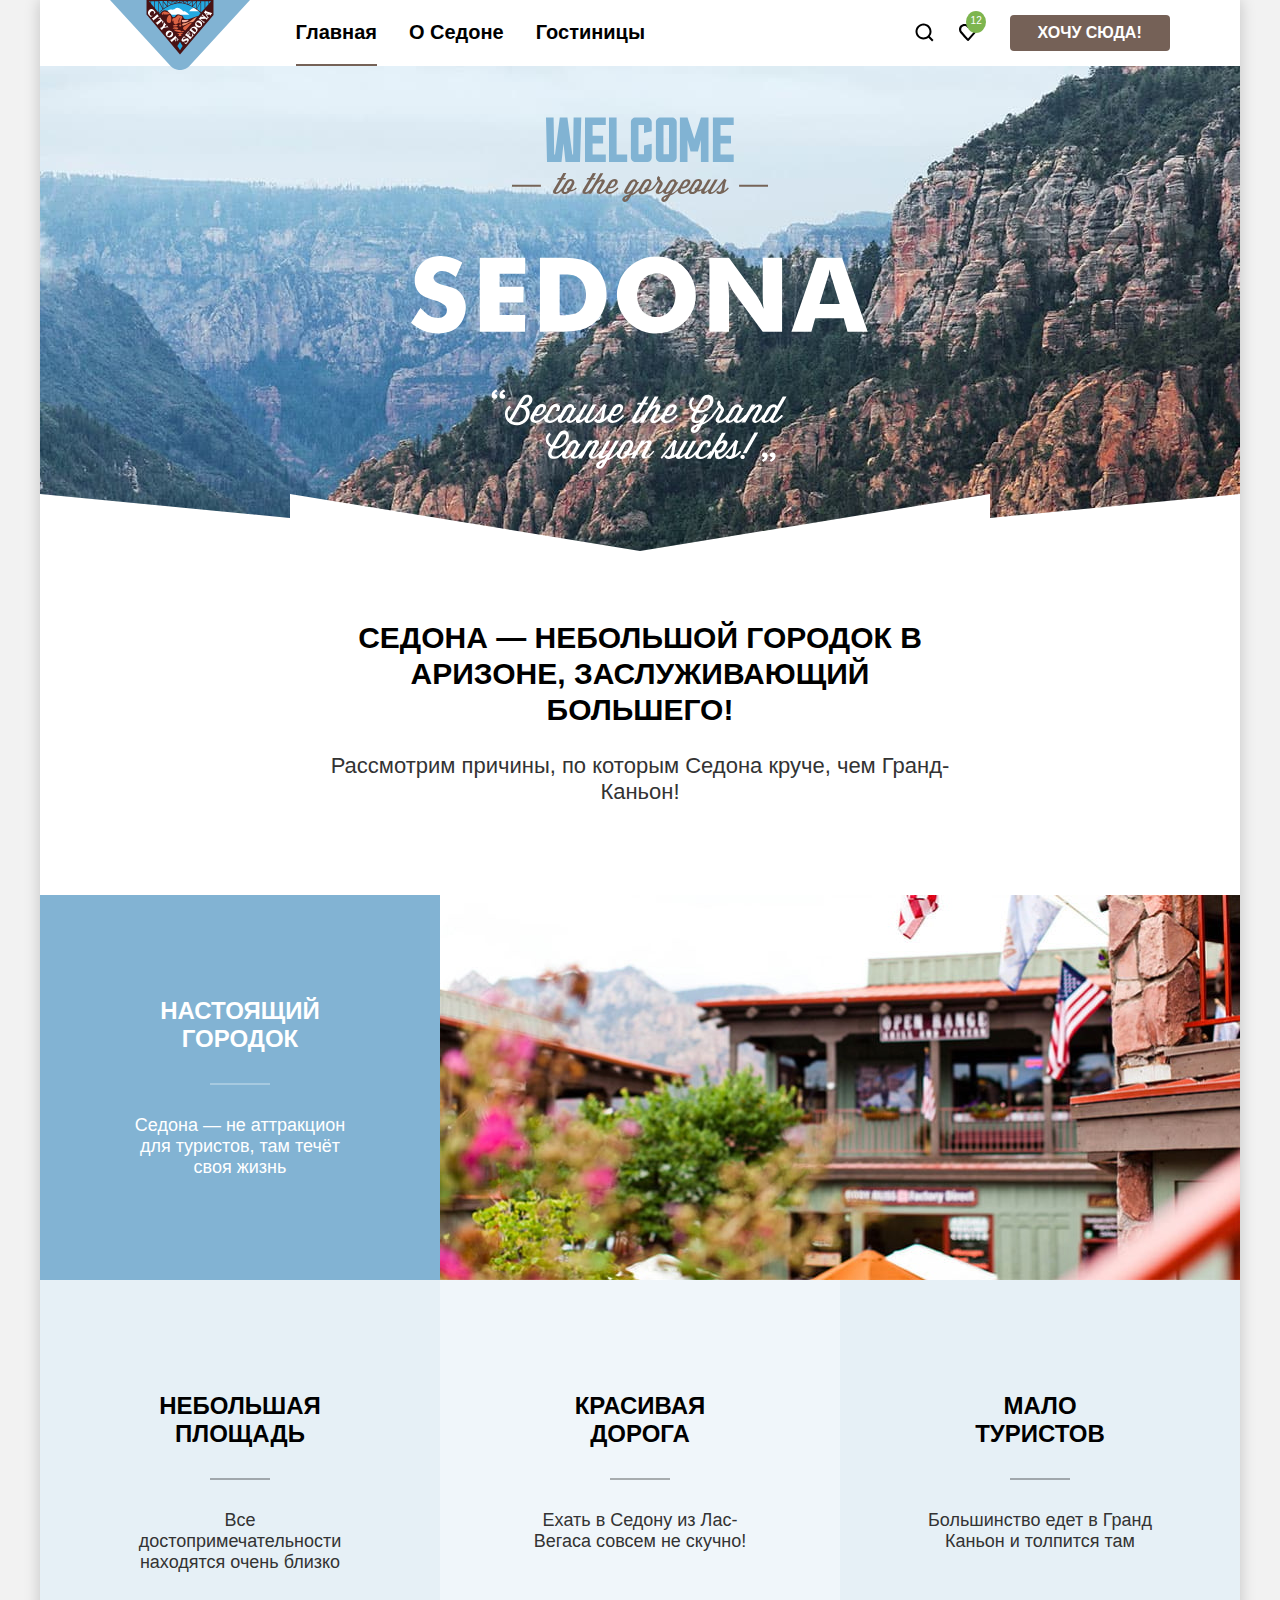
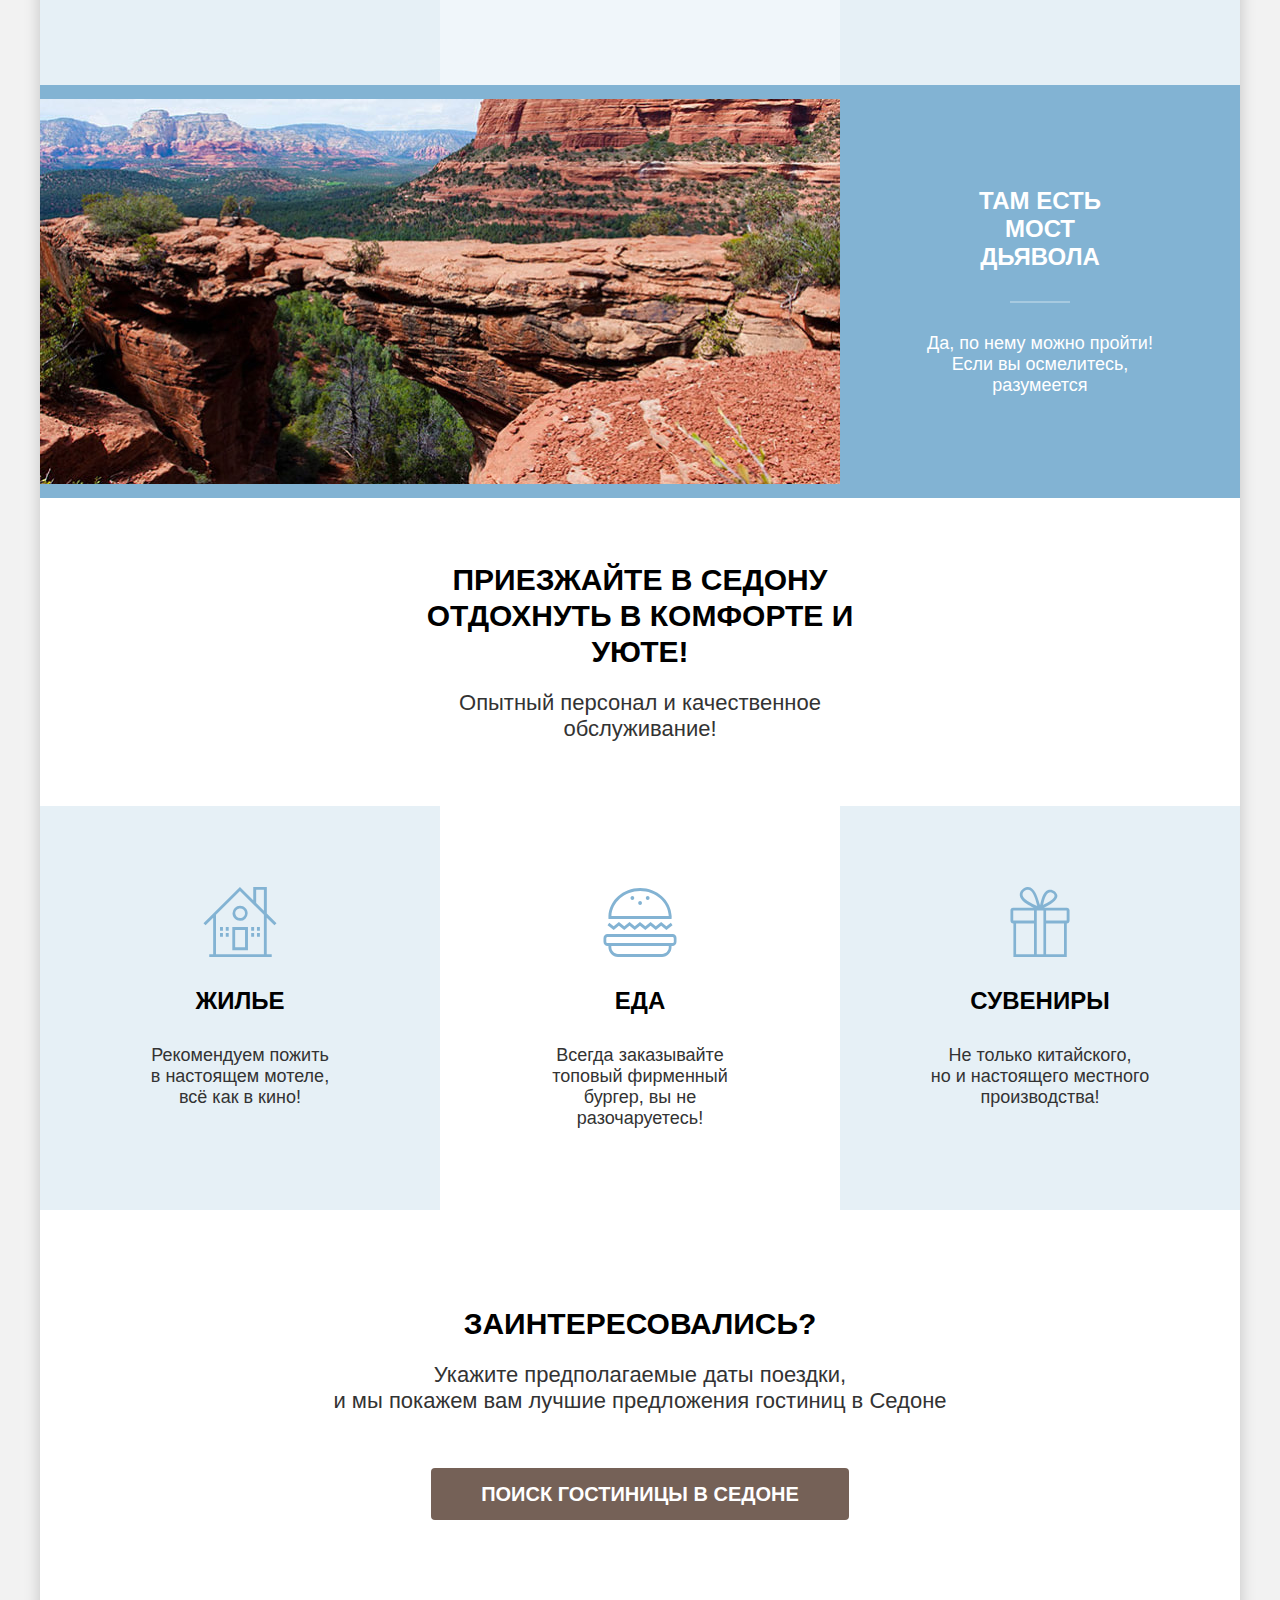
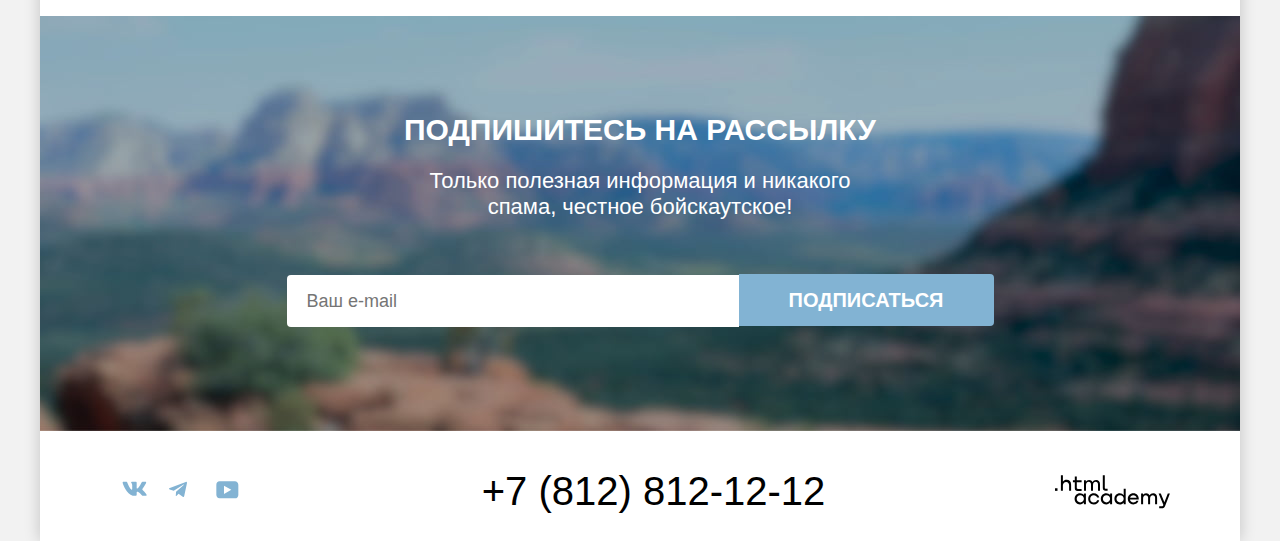
==== commit 254fecc2: "fix: fix errors after code review" ====
--- a/index.html
+++ b/index.html
@@ -6,7 +6,7 @@
     <meta name="viewport" content="width=device-width, initial-scale=1.0">
     <title>Седона</title>
     <link rel="stylesheet" href="styles/styles.css">
-    <link rel="icon" href="favicon.ico">
+    <link rel="icon" href="/favicon.ico/favicon.ico">
   </head>
 
   <body>
@@ -161,7 +161,7 @@
           <a class="button-social" href="https://t.me/htmlacademy ">
             <span class="visually-hidden">Telegram</span>
             <svg class="icon-social" aria-hidden="true" focusable="false" width="18" height="17" viewBox="0 0 18 17"
-              fill="#83B3D3" xmlns="http://www.w3.org/2000/svg" aria-label="Иконка Телеграм">
+              fill="#83B3D3" role="img" aria-label="Иконка Телеграм" xmlns="http://www.w3.org/2000/svg">
               <path
                 d="M16.785 0.955705L0.840489 7.1042C-0.247661 7.54126 -0.241365 8.14828 0.640845 8.41897L4.73445 9.69597L14.2058 3.72014C14.6537 3.44766 15.0629 3.59424 14.7265 3.89281L7.05283 10.8183H7.05103L7.05283 10.8192L6.77045 15.0387C7.18413 15.0387 7.36669 14.8489 7.59871 14.625L9.58705 12.6915L13.7229 15.7464C14.4855 16.1664 15.0332 15.9506 15.2229 15.0405L17.9379 2.2453C18.2158 1.13107 17.5126 0.626562 16.785 0.955705Z" />
             </svg>
@@ -181,7 +181,7 @@
       <a class="footer-phone" href="tel:+78128121212">+7 (812) 812-12-12</a>
       <a class="footer-logo-link" href="https://htmlacademy.ru/" aria-label="HTML Academy">
         <svg class="footer-logo-svg" aria-hidden="true" focusable="false" width="115" height="34" viewBox="0 0 115 34"
-        role="img" aria-label="Логотип HTML Академии" xmlns="http://www.w3.org/2000/svg">
+          role="img" aria-label="Логотип HTML Академии" xmlns="http://www.w3.org/2000/svg">
           <path d="M0 13.2564V15.8564H2.5V13.2564H0Z" />
           <path
             d="M11.6 4.85645C10 4.85645 8.8 5.55645 8 6.55645H7.9V0.356445H5.9V15.8564H7.9V10.5564C7.9 8.45645 9.2 6.95645 11.2 6.95645C13 6.95645 14.1 8.35645 14.1 10.1564V15.8564H16.1V9.75644C16.2 6.75644 14.3 4.85645 11.6 4.85645Z" />
@@ -214,29 +214,27 @@
       <div class="modal modal-auth">
         <button class="modal-close-button" type="button">
           <span class="visually-hidden">Закрыть</span>
-          <svg class="modal-close-icon" width="14" height="14" viewBox="0 0 14 14" fill="black" aria-hidden="true" focusable="false" xmlns="http://www.w3.org/2000/svg">
+          <svg class="modal-close-icon" width="14" height="14" viewBox="0 0 14 14" fill="black" aria-hidden="true"
+            focusable="false" role="img" aria-label="Кнопка закрытия модального окна"
+            xmlns="http://www.w3.org/2000/svg">
             <path
               d="M14 1.29231L12.7077 0L7 5.70769L1.29231 0L0 1.29231L5.70769 7L0 12.7077L1.29231 14L7 8.29231L12.7077 14L14 12.7077L8.29231 7L14 1.29231Z" />
           </svg>
         </button>
         <section class="modal-content">
           <h2 class="visually-hidden">Модальное окно для поиска гостиницы в Седоне</h2>
-          <form class="modal-form" action="https://echo.htmlacademy.ru/" method="get">
+          <form class="modal-form" action="https://echo.htmlacademy.ru/" method="post">
             <fieldset class="modal-form-fieldset">
 
               <legend class="modal-form-title">Поиск гостиницы в Седоне</legend>
               <div class="fieldset-container">
                 <label class=" modal-form-label date-label" for="check-in-date">Дата Заезда:</label>
-
-                <input class="modal-form-input check-in-date-input" type="date" id="check-in-date" name="check-in-date"
+                <input class="modal-form-input date-input" type="text" id="check-in-date" name="check-in-date" value="27 апреля 2020" placeholder="Укажите дату" required>
+                <span class="modal-form-text error-text">Мы не можем отправить вас в прошлое.</span>
+
+                <label class="modal-form-label date-label" for="check-out-date">Дата Выезда:</label>
+                <input class="modal-form-input date-input" type="text" id="check-out-date" name="check-out-date" value="1 сентября 2024" placeholder="Укажите дату"
                   required>
-                <span class="modal-form-text error-text">Мы не можем отправить вас в прошлое.</span>
-
-
-                <label class="modal-form-label date-label" for="check-out-date">Дата Выезда:</label>
-
-                <input class="modal-form-input check-out-date-input" type="date" id="check-out-date"
-                  name="check-out-date" required>
                 <span class="modal-form-text">На эти даты есть свободные номера. Пока есть.</span>
 
                 <label class="modal-form-label adults-count-label" for="adults-count">Взрослые:</label>
@@ -245,20 +243,20 @@
                     <span class="visually-hidden">Уменьшить количество</span>
                     <span class="count-input-button-icon">
                       <svg class="button-svg" width="14" height="2" viewBox="0 0 14 2" fill="#756157" fill-opacity="0.3"
-                      aria-hidden="true" focusable="false" xmlns="http://www.w3.org/2000/svg">
+                        aria-hidden="true" focusable="false" role="img"
+                        aria-label="Кнопка для уменьшения количества взрослых" xmlns="http://www.w3.org/2000/svg">
                         <path d="M0 0L0 2L14 2V0L0 0Z" />
                       </svg>
                     </span>
                   </button>
-
                   <input class="modal-form-input count-input" type="number" id="adults-count" name="adults-count"
                     min="0" required>
-
                   <button class="count-input-button plus" type="button">
                     <span class="visually-hidden">Увеличить количество</span>
                     <span class="count-input-button-icon">
                       <svg class="button-svg" width="14" height="14" viewBox="0 0 14 14" fill="#756157"
-                        fill-opacity="0.3" aria-hidden="true" focusable="false" xmlns="http://www.w3.org/2000/svg">
+                        fill-opacity="0.3" aria-hidden="true" focusable="false" role="img"
+                        aria-label="Кнопка для увеличения количества взрослых" xmlns="http://www.w3.org/2000/svg">
                         <path d="M14 6H8V0H6V6H0V8H6V14H8V8H14V6Z" />
                       </svg>
                     </span>
@@ -268,24 +266,8 @@
                 <span class="modal-form-label modal-form-label-icon">
                   <label class="modal-form-label" for="kids-count">Дети:</label>
                   <span class="tooltip">
-                    <button class="tooltip-button" type="button" aria-labelledby="tooltip-label-count">
-                      <svg class="tooltip-icon" width="2" height="12" viewBox="0 0 2 12" fill="white"
-                      aria-hidden="true" focusable="false" xmlns="http://www.w3.org/2000/svg">
-                        <path fill-rule="evenodd" clip-rule="evenodd" d="M0 0H2V2H0V0ZM2 12H0V3H2V12Z" />
-                      </svg>
-                    </button>
+                    <button class="tooltip-button" type="button" aria-labelledby="tooltip-label-count"></button>
                     <span class="tooltip-text" role="tooltip" id="tooltip-label-count">
-                      <svg class="tooltip-text-arrow" width="19" height="9" viewBox="0 0 19 9" fill="none"
-                      aria-hidden="true" focusable="false" xmlns="http://www.w3.org/2000/svg">
-                        <g clip-path="url(#clip0_102232_83)">
-                          <path d="M9.5 0L19 9H0L9.5 0Z" fill="#333333" />
-                        </g>
-                        <defs>
-                          <clipPath id="clip0_102232_83">
-                            <rect width="19" height="9" fill="white" />
-                          </clipPath>
-                        </defs>
-                      </svg>
                       Укажите количество детей, которые будут с вами, возраст которых от 6 до 18
                       лет. Дети до 6 лет размещаются бесплатно.</span>
                   </span>
@@ -295,19 +277,20 @@
                     <span class="visually-hidden">Уменьшить количество</span>
                     <span class="count-input-button-icon">
                       <svg class="button-svg" width="14" height="2" viewBox="0 0 14 2" fill="#756157" fill-opacity="0.3"
-                      aria-hidden="true" focusable="false" xmlns="http://www.w3.org/2000/svg">
+                        aria-hidden="true" focusable="false" role="img"
+                        aria-label="Кнопка для уменьшения количества детей" xmlns="http://www.w3.org/2000/svg">
                         <path d="M0 0L0 2L14 2V0L0 0Z" />
                       </svg>
                     </span>
                   </button>
-
                   <input class="modal-form-input count-input" type="number" id="kids-count" name="kids-count" min="0"
                     required>
                   <button class="count-input-button plus" type="button">
                     <span class="visually-hidden">Увеличить количество</span>
                     <span class="count-input-button-icon">
                       <svg class="button-svg" width="14" height="14" viewBox="0 0 14 14" fill="#756157"
-                        fill-opacity="0.3" aria-hidden="true" focusable="false" xmlns="http://www.w3.org/2000/svg">
+                        fill-opacity="0.3" aria-hidden="true" focusable="false" role="img"
+                        aria-label="Кнопка для увеличения количества детей" xmlns="http://www.w3.org/2000/svg">
                         <path d="M14 6H8V0H6V6H0V8H6V14H8V8H14V6Z" />
                       </svg>
                     </span>
--- a/styles/styles.css
+++ b/styles/styles.css
@@ -66,14 +66,19 @@
 
 .header-logo-link {
   position: absolute;
+  line-height: 0;
 }
 
 .header-logo-link-img {
   width: 140px;
 }
 
-.header-logo-link:hover .header-logo-link-img,
-.header-logo-link:focus .header-logo-link-img {
+.header-logo-link:focus {
+  outline: 3px solid #83b3d3;
+  border-radius: 4px;
+}
+
+.header-logo-link:hover .header-logo-link-img {
   opacity: 0.6;
 }
 
@@ -121,9 +126,13 @@
   background-color: #756257;
 }
 
-.navigation-list-item-link:hover,
+.navigation-list-item-link:hover {
+  color: #756157;
+}
+
 .navigation-list-item-link:focus {
-  color: #756157;
+  outline: 3px solid #83b3d3;
+  border-radius: 4px;
 }
 
 .navigation-list-item-link:active {
@@ -149,6 +158,9 @@
 }
 
 .navigation-user-item-link {
+  display: block;
+  min-width: 44px;
+  min-height: 64px;
   text-decoration: none;
   font-size: 10px;
   line-height: 10px;
@@ -174,12 +186,16 @@
   background-color: #7db54f;
 }
 
-.navigation-user-item-link:hover .navigation-user-item-link-icon,
-.navigation-user-item-link:focus .navigation-user-item-link-icon {
+.navigation-user-item-link:hover .navigation-user-item-link-icon {
   fill: #756157;
 }
 
-.navigation-user-item-link:active .navigation-user-item-link-icon {
+.navigation-user-item-link:focus {
+  outline: 3px solid #83b3d3;
+  border-radius: 4px;
+}
+
+.navigation-user-item-link:active {
   fill: rgba(117, 97, 87, 0.3);
 }
 
@@ -200,9 +216,13 @@
   cursor: pointer;
 }
 
-.header-button:hover,
+.header-button:hover {
+  background-color: #615048;
+}
+
 .header-button:focus {
   background-color: #615048;
+  outline: 3px solid #83b3d3;
 }
 
 .header-button:active {
@@ -224,7 +244,7 @@
   background-image: url("../images/index/divider.svg"), url("../images/index/index-background.jpg");
   background-size: 100% auto, cover;
   background-repeat: no-repeat, no-repeat;
-  background-position: bottom, center;
+  background-position: bottom center, center center;
 }
 
 .hero-img {
@@ -304,7 +324,7 @@
   display: block;
   width: 60px;
   height: 2px;
-  background: rgba(0, 0, 0, 0.3);
+  background-color: rgba(0, 0, 0, 0.3);
   margin: 0 auto;
   margin-top: 30px;
 }
@@ -313,7 +333,6 @@
   width: 175px;
   margin: 0 auto;
   margin-bottom: 30px;
-
 
   font-size: 24px;
   font-weight: 700;
@@ -393,6 +412,7 @@
   height: 70px;
   margin: 0 auto;
   margin-bottom: 30px;
+
   background-size: contain;
   background-repeat: no-repeat;
   background-position: center;
@@ -477,9 +497,13 @@
   cursor: pointer;
 }
 
-.hotels-search-button:hover,
+.hotels-search-button:hover {
+  background-color: #615048;
+}
+
 .hotels-search-button:focus {
   background-color: #615048;
+  outline: 3px solid #83b3d3;
 }
 
 .hotels-search-button:active {
@@ -541,6 +565,15 @@
   line-height: 24px;
   border-style: none;
   border-radius: 4px 0 0 4px;
+}
+
+.email-input:hover {
+  background-color: #e6e6e6;
+}
+
+.email-input:focus {
+  outline: 3px solid #83b3d3;
+  background-color: #e6e6e6;
 }
 
 .email-input-gray {
@@ -564,9 +597,13 @@
   cursor: pointer;
 }
 
-.subscription-button:hover,
+.subscription-button:hover {
+  background-color: #68a2ca;
+}
+
 .subscription-button:focus {
   background-color: #68a2ca;
+  outline: 3px solid #83b3d3;
 }
 
 .subscription-button:active {
@@ -627,6 +664,8 @@
 }
 
 .filter-breadcrumbs-link:focus {
+  outline: 3px solid #83b3d3;
+  border-radius: 4px;
   color: #ffffff;
 }
 
@@ -654,7 +693,6 @@
   width: 8px;
   top: 0;
   right: -18px;
-
   background-image: url("/images/icons/arrow-right.svg");
   background-repeat: no-repeat;
 }
@@ -681,7 +719,6 @@
 .filter-title {
   margin: 0;
   margin-bottom: 32px;
-
   font-size: 20px;
   font-weight: 700;
   line-height: 24px;
@@ -746,7 +783,7 @@
   background-color: rgb(255, 255, 255, 0.6);
 }
 
-.filter-list-item-label:focus .control-mark {
+.filter-list-item-label:focus-within .control-mark {
   outline: 3px solid #83b3d3;
 }
 
@@ -820,6 +857,11 @@
   margin: 0;
 }
 
+.price-input[type="number"] {
+  appearance: none;
+  -moz-appearance: textfield;
+}
+
 .min-price {
   border-radius: 4px 0 0 4px;
 }
@@ -870,6 +912,18 @@
   right: -1px;
 }
 
+.range-toggle:hover {
+  background-color: #e5e5e5;
+}
+
+.range-toggle:focus {
+  outline: 3px solid #83b3d3;
+}
+
+.range-toggle:active {
+  background-color: #e7e7e7;
+}
+
 /* Кнопки в фильтре */
 .buttons-container {
   min-width: 191px;
@@ -897,9 +951,13 @@
   cursor: pointer;
 }
 
-.apply-button:hover,
+.apply-button:hover {
+  background-color: #68a2ca;
+}
+
 .apply-button:focus {
   background-color: #68a2ca;
+  outline: 3px solid #83b3d3;
 }
 
 .apply-button:active {
@@ -1035,6 +1093,7 @@
 .sorting:hover,
 .sorting:focus {
   border: 2px solid #68a2ca;
+  outline: none;
 }
 
 /* Карточки */
@@ -1071,12 +1130,37 @@
   line-height: 0;
 }
 
+.hotel-card-image-link:hover {
+  opacity: 0.6;
+}
+
+.hotel-card-image-link:focus {
+  outline: 3px solid #83b3d3;
+}
+
+.hotel-card-image-link:active {
+  opacity: 0.3;
+}
+
 .hotel-card-title-link {
   grid-area: title;
   width: max-content;
 
   color: #000000;
   text-decoration: none;
+}
+
+.hotel-card-title-link:hover {
+  opacity: 0.6;
+}
+
+.hotel-card-title-link:focus {
+  outline: 3px solid #83b3d3;
+  border-radius: 4px;
+}
+
+.hotel-card-title-link:active {
+  opacity: 0.3;
 }
 
 .hotel-card-title {
@@ -1152,9 +1236,13 @@
   background-color: #756157;
 }
 
-.detail-button:hover,
+.detail-button:hover {
+  background-color: #615048;
+}
+
 .detail-button:focus {
   background-color: #615048;
+  outline: 2px solid #83b3d3;
 }
 
 .detail-button:active {
@@ -1168,9 +1256,13 @@
   background-color: #82b3d3;
 }
 
-.favorite-button:hover,
+.favorite-button:hover {
+  background-color: #68a2ca;
+}
+
 .favorite-button:focus {
   background-color: #68a2ca;
+  outline: 3px solid #83b3d3;
 }
 
 .favorite-button:active {
@@ -1184,9 +1276,13 @@
   background-color: #7db54f;
 }
 
-.favorite-button-active:hover,
+.favorite-button-active:hover {
+  background-color: #6c9e42;
+}
+
 .favorite-button-active:focus {
   background-color: #6c9e42;
+  outline: 3px solid #83b3d3;
 }
 
 .favorite-button-active:active {
@@ -1237,9 +1333,13 @@
   text-align: center;
 }
 
-.pagination-link:hover,
+.pagination-link:hover {
+  background-color: #68a2ca;
+}
+
 .pagination-link:focus {
   background-color: #68a2ca;
+  outline: 3px solid #83b3d3;
 }
 
 .pagination-link:active {
@@ -1298,9 +1398,20 @@
   left: 25%;
 }
 
+.button-social {
+  display: block;
+  min-width: 47px;
+  min-height: 40px;
+}
+
 .button-social:hover .icon-social,
-.button-social:focus .icon-social {
+..button-social:focus .icon-social {
   fill: #68a2ca;
+}
+
+.button-social:focus {
+  outline: 3px solid #83b3d3;
+  border-radius: 4px;
 }
 
 .button-social:active .icon-social {
@@ -1324,6 +1435,8 @@
 
 .footer-phone:focus {
   color: #756157;
+  outline: 3px solid #83b3d3;
+  border-radius: 4px;
 }
 
 .footer-phone:active {
@@ -1337,9 +1450,17 @@
   object-fit: contain;
 }
 
-.footer-logo-link:hover .footer-logo-svg,
+.footer-logo-link:hover .footer-logo-svg {
+  fill: #756157;
+}
+
 .footer-logo-link:focus .footer-logo-svg {
   fill: #756157;
+}
+
+.footer-logo-link:focus {
+  outline: 3px solid #83b3d3;
+  border-radius: 4px;
 }
 
 .footer-logo-link:active .footer-logo-svg {
@@ -1358,7 +1479,7 @@
 }
 
 .modal-container-close {
-  /* display: none; */
+  display: none;
   /* Для того, чтобы высветилось модальное окно, нужно удалить код выше */
 }
 
@@ -1444,6 +1565,15 @@
   line-height: 24px;
 }
 
+.modal-form-input:hover {
+  background-color: #e6e6e6;
+}
+
+.modal-form-input:focus {
+  background-color: #e6e6e6;
+  outline: 3px solid #83b3d3;
+}
+
 .modal-form-label {
   align-self: center;
   font-size: 20px;
@@ -1457,10 +1587,15 @@
   grid-column: 1 / 2;
 }
 
-.check-in-date-input,
-.check-out-date-input {
+.date-input {
+  position: relative;
   grid-column: 2 / 5;
   align-self: center;
+  width: 440px;
+  margin-bottom: 4px;
+  background-image: url("/images/icons/calendar-icon.svg");
+  background-repeat: no-repeat;
+  background-position: right 20px center;
 }
 
 .modal-form-text {
@@ -1475,12 +1610,6 @@
 
 .error-text {
   color: #ff5757;
-}
-
-.check-in-date-input,
-.check-out-date-input {
-  width: 440px;
-  margin-bottom: 4px;
 }
 
 /* Блок: Взрослые и дети */
@@ -1549,6 +1678,11 @@
 .count-input::-webkit-inner-spin-button {
   appearance: none;
   margin: 0;
+}
+
+.count-input[type="number"] {
+  appearance: none;
+  -moz-appearance: textfield;
 }
 
 /* Кнопка поиска */
@@ -1566,6 +1700,19 @@
   text-transform: uppercase;
 }
 
+.modal-form-search-button:hover {
+  background-color: #68a2ca;
+}
+
+.modal-form-search-button:focus {
+  background-color: #68a2ca;
+  outline: 3px solid #83b3d3;
+}
+
+.modal-form-search-button:active {
+  opacity: 0.3;
+}
+
 /* Тултип */
 .tooltip {
   position: absolute;
@@ -1575,14 +1722,33 @@
 }
 
 .tooltip-button {
+  position: relative;
   display: block;
   width: 26px;
   height: 26px;
   border: none;
   border-radius: 50%;
   background-color: #83b3d3;
-  padding: 7px 12px;
-  margin: 0;
+  padding: 0;
+}
+
+.tooltip-button::after {
+  content: "";
+  position: absolute;
+  width: 2px;
+  height: 12px;
+  top: 25%;
+  transform: translateX(-1px);
+  background-image: url("/images/icons/tooltip-icon.svg");
+  background-repeat: no-repeat;
+}
+
+.tooltip-button:hover {
+  opacity: 0.6;
+}
+
+.tooltip-button:focus {
+  outline: 3px solid #83b3d3;
 }
 
 .tooltip-text {
@@ -1602,11 +1768,16 @@
   display: none;
 }
 
-.tooltip-text-arrow {
-  position: absolute;
+.tooltip-text::before {
+  content: "";
+  position: absolute;
+  width: 19px;
+  height: 9px;
   top: -8px;
   right: 50%;
   transform: translateX(8px);
+  background-image: url("/images/icons/triangle.svg");
+  background-repeat: no-repeat;
 }
 
 .modal-form-label-icon {
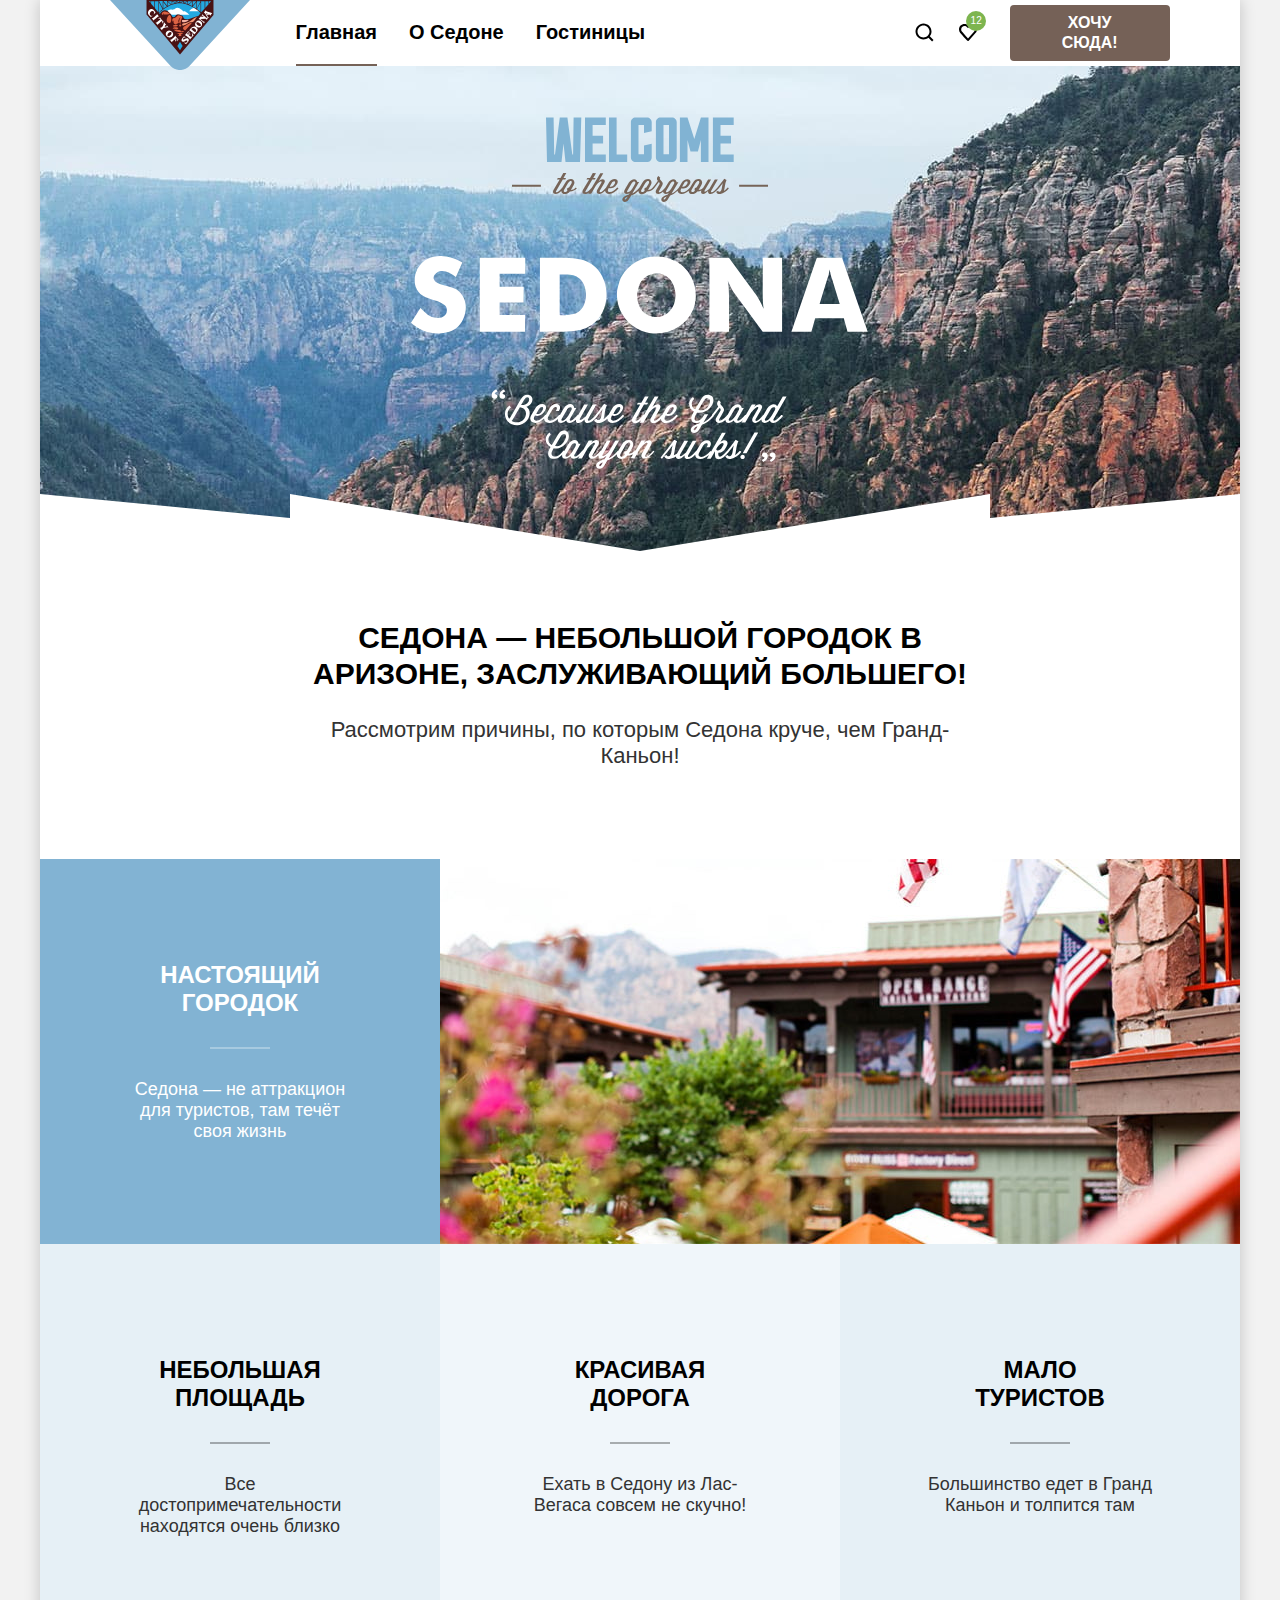
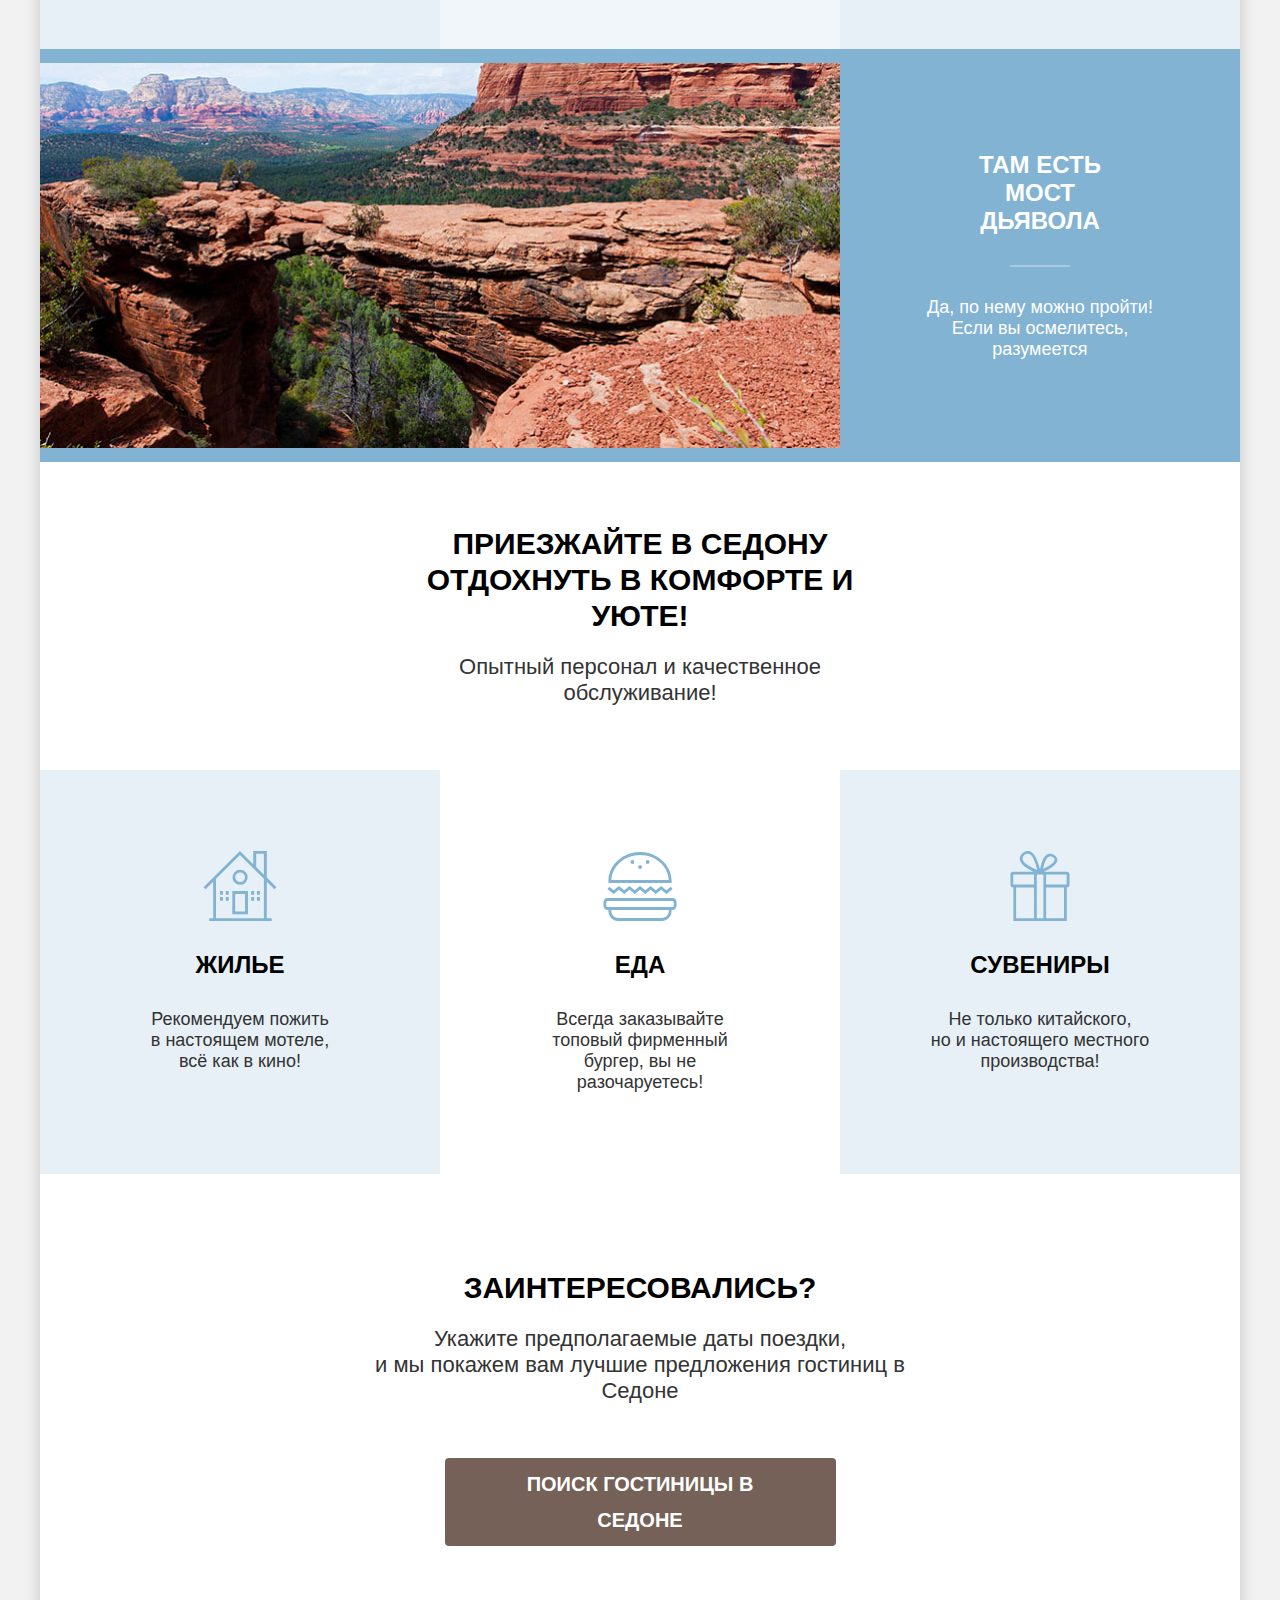
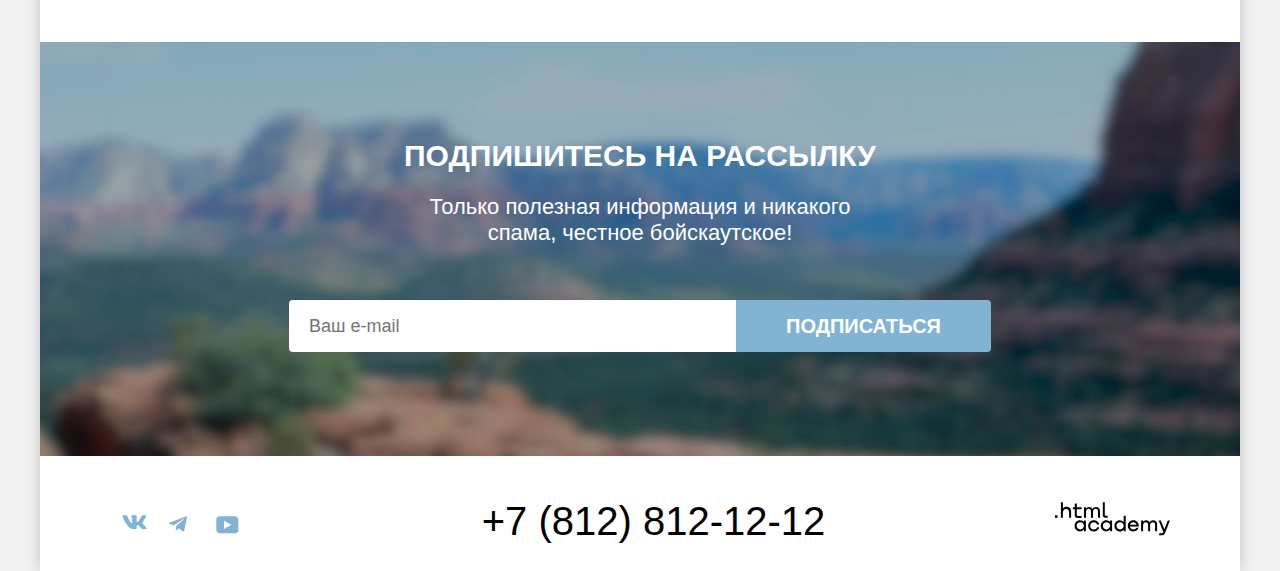
==== commit 4b6318d0: "fix: fix errors after checking the project" ====
--- a/index.html
+++ b/index.html
@@ -6,7 +6,7 @@
     <meta name="viewport" content="width=device-width, initial-scale=1.0">
     <title>Седона</title>
     <link rel="stylesheet" href="styles/styles.css">
-    <link rel="icon" href="/favicon.ico/favicon.ico">
+    <link rel="icon" href="favicon.ico">
   </head>
 
   <body>
@@ -213,7 +213,7 @@
     <div class="modal-container modal-container-close">
       <div class="modal modal-auth">
         <button class="modal-close-button" type="button">
-          <span class="visually-hidden">Закрыть</span>
+          <span class="visually-hidden">Закрыть окно</span>
           <svg class="modal-close-icon" width="14" height="14" viewBox="0 0 14 14" fill="black" aria-hidden="true"
             focusable="false" role="img" aria-label="Кнопка закрытия модального окна"
             xmlns="http://www.w3.org/2000/svg">
@@ -264,7 +264,7 @@
                 </div>
 
                 <span class="modal-form-label modal-form-label-icon">
-                  <label class="modal-form-label" for="kids-count">Дети:</label>
+                  <label class="modal-form-label kids-count-label" for="kids-count">Дети:</label>
                   <span class="tooltip">
                     <button class="tooltip-button" type="button" aria-labelledby="tooltip-label-count"></button>
                     <span class="tooltip-text" role="tooltip" id="tooltip-label-count">
--- a/styles/styles.css
+++ b/styles/styles.css
@@ -31,7 +31,6 @@
   flex-direction: column;
   min-height: 100%;
   width: 1200px;
-
   font-family: "PT Sans", "Arial", sans-serif;
   font-size: 18px;
   line-height: 21px;
@@ -59,6 +58,7 @@
 /* Header */
 .header {
   display: flex;
+  flex-wrap: wrap;
   padding: 0 70px;
   min-height: 64px;
   position: relative;
@@ -106,7 +106,6 @@
 .navigation-list-item-link {
   display: block;
   padding: 20px 16px;
-
   font-size: 20px;
   font-weight: 700;
   line-height: 24px;
@@ -152,12 +151,12 @@
 }
 
 .navigation-user-item {
-  position: relative;
   min-width: 44px;
   min-height: 64px;
 }
 
 .navigation-user-item-link {
+  position: relative;
   display: block;
   min-width: 44px;
   min-height: 64px;
@@ -181,7 +180,6 @@
   right: 4px;
   bottom: 33px;
   z-index: 1;
-
   border-radius: 50%;
   background-color: #7db54f;
 }
@@ -201,9 +199,8 @@
 
 .header-button {
   width: 160px;
-  padding: 8px 0;
+  padding: 8px 34px;
   align-self: center;
-
   font-family: inherit;
   font-size: 16px;
   font-weight: 700;
@@ -214,6 +211,11 @@
   border-radius: 4px;
   text-transform: uppercase;
   cursor: pointer;
+}
+
+.header-button + .header-button {
+  margin-right: 10px;
+  margin-top: 10px;
 }
 
 .header-button:hover {
@@ -256,31 +258,36 @@
 .advantages {
   display: flex;
   flex-wrap: wrap;
-
   text-align: center;
 }
 
 .advantages-container {
   flex-grow: 1;
-  padding: 69px 274px 90px 274px;
+  display: flex;
+  flex-direction: column;
+  padding-top: 69px;
+  padding-bottom: 90px;
+  align-items: center;
 }
 
 .advantages-main-text {
   margin: 0;
   margin-bottom: 25px;
-
+  width: 660px;
   font-size: 30px;
   font-weight: 700;
   line-height: 36px;
   color: #000000;
   text-transform: uppercase;
+  text-align: center;
 }
 
 .advantages-text {
   margin: 0;
-
+  width: 660px;
   font-size: 22px;
   line-height: 26px;
+  text-align: center;
 }
 
 .advantages-item {
@@ -311,7 +318,6 @@
   width: 175px;
   margin: 0 auto;
   margin-bottom: 30px;
-
   font-size: 24px;
   font-weight: 700;
   line-height: 28px;
@@ -333,7 +339,6 @@
   width: 175px;
   margin: 0 auto;
   margin-bottom: 30px;
-
   font-size: 24px;
   font-weight: 700;
   line-height: 28px;
@@ -373,7 +378,6 @@
 .services {
   display: flex;
   flex-wrap: wrap;
-
   text-align: center;
 }
 
@@ -382,12 +386,13 @@
   flex-direction: column;
   align-items: center;
   width: 1200px;
-  padding: 64px 347px;
+  padding: 64px 0;
 }
 
 .services-item {
   width: 400px;
   padding: 81px 85px;
+  flex-grow: 1;
 }
 
 .services-item:nth-child(even) {
@@ -397,7 +402,6 @@
 .services-title {
   margin: 0;
   margin-bottom: 30px;
-
   font-size: 24px;
   font-weight: 700;
   line-height: 28px;
@@ -412,22 +416,21 @@
   height: 70px;
   margin: 0 auto;
   margin-bottom: 30px;
-
   background-size: contain;
   background-repeat: no-repeat;
   background-position: center;
 }
 
 .services-living::before {
-  background-image: url("/images/icons/living-icon.svg");
+  background-image: url("../images/icons/living-icon.svg");
 }
 
 .services-food::before {
-  background-image: url("/images/icons/food-icon.svg");
+  background-image: url("../images/icons/food-icon.svg");
 }
 
 .services-gift::before {
-  background-image: url("/images/icons/souvenirs-icon.svg");
+  background-image: url("../images/icons/souvenirs-icon.svg");
 }
 
 .services-description {
@@ -437,33 +440,7 @@
 .services-main-text {
   margin: 0;
   margin-bottom: 20px;
-
-  font-size: 30px;
-  font-weight: 700;
-  line-height: 36px;
-  color: #000000;
-  text-transform: uppercase;
-}
-
-.services-text {
-  margin: 0;
-
-  font-size: 22px;
-  line-height: 26px;
-}
-
-/* Блок: поиск гостиницы */
-.hotels-search {
-  display: flex;
-  flex-direction: column;
-  align-items: center;
-  padding: 96px 0;
-}
-
-.hotels-search-title {
-  margin: 0;
-  margin-bottom: 20px;
-
+  width: 505px;
   font-size: 30px;
   font-weight: 700;
   line-height: 36px;
@@ -472,18 +449,46 @@
   text-align: center;
 }
 
-.hotels-search-text {
-  margin: 0;
-  margin-bottom: 54px;
-
+.services-text {
+  margin: 0;
+  width: 505px;
   font-size: 22px;
   line-height: 26px;
   text-align: center;
 }
 
+/* Блок: поиск гостиницы */
+.hotels-search {
+  display: flex;
+  flex-direction: column;
+  align-items: center;
+  padding: 96px 0;
+}
+
+.hotels-search-title {
+  width: 592px;
+  margin: 0;
+  margin-bottom: 20px;
+  font-size: 30px;
+  font-weight: 700;
+  line-height: 36px;
+  color: #000000;
+  text-transform: uppercase;
+  text-align: center;
+}
+
+.hotels-search-text {
+  width: 592px;
+  margin: 0;
+  margin-bottom: 54px;
+  font-size: 22px;
+  line-height: 26px;
+  text-align: center;
+}
+
 .hotels-search-button {
+  max-width: 391px;
   padding: 8px 50px;
-
   font-family: inherit;
   font-size: 20px;
   font-weight: 700;
@@ -495,6 +500,10 @@
   text-transform: uppercase;
   text-align: center;
   cursor: pointer;
+}
+
+.hotels-search-button + .hotels-search-button {
+  margin-bottom: 10px;
 }
 
 .hotels-search-button:hover {
@@ -526,19 +535,20 @@
 .subscription-title {
   margin: 0;
   margin-bottom: 20px;
+  width: 475px;
 
   font-size: 30px;
   font-weight: 700;
   line-height: 36px;
   text-transform: uppercase;
   color: #000000;
+  text-align: center;
 }
 
 .subscription-text {
   width: 475px;
   margin: 0;
   margin-bottom: 54px;
-
   font-size: 22px;
   line-height: 26px;
   text-align: center;
@@ -556,10 +566,18 @@
   color: #ffffff;
 }
 
+.email-form {
+  display: flex;
+  flex-wrap: wrap;
+}
+
+.email-form + .email-form {
+  margin-bottom: 10px;
+}
+
 .email-input {
   width: 452px;
   padding: 14px 20px;
-
   font-family: inherit;
   font-size: 18px;
   line-height: 24px;
@@ -583,7 +601,6 @@
 .subscription-button {
   padding: 8px 50px;
   margin-left: -5px;
-
   font-family: inherit;
   font-size: 20px;
   font-weight: 700;
@@ -619,7 +636,6 @@
 .filter {
   padding: 35px 70px 70px 70px;
   margin-bottom: 50px;
-
   color: #ffffff;
   background-color: #82b3d3;
   background-image: url("../images/catalog/filter-background.jpg");
@@ -630,7 +646,6 @@
 .filter-main-title {
   margin: 0;
   margin-bottom: 8px;
-
   font-size: 60px;
   font-weight: 700;
   line-height: 78px;
@@ -639,12 +654,12 @@
 /* Хлебные крошки */
 .filter-breadcrumbs {
   display: flex;
+  flex-wrap: wrap;
   margin: 0;
   margin-bottom: 40px;
   padding: 0;
   list-style-type: none;
   column-gap: 27px;
-
   font-size: 16px;
 }
 
@@ -693,7 +708,7 @@
   width: 8px;
   top: 0;
   right: -18px;
-  background-image: url("/images/icons/arrow-right.svg");
+  background-image: url("../images/icons/arrow-right.svg");
   background-repeat: no-repeat;
 }
 
@@ -718,6 +733,7 @@
 
 .filter-title {
   margin: 0;
+  padding: 0;
   margin-bottom: 32px;
   font-size: 20px;
   font-weight: 700;
@@ -774,7 +790,7 @@
 }
 
 .filter-list-item-input[type="checkbox"]:checked + .control-mark {
-  background-image: url("/images/icons/checkmark.svg");
+  background-image: url("../images/icons/checkmark.svg");
   background-repeat: no-repeat;
   background-position: center;
 }
@@ -806,7 +822,6 @@
   margin: 0;
   margin-left: auto;
   width: 288px;
-
   border: none;
 }
 
@@ -821,7 +836,6 @@
   position: absolute;
   top: 12px;
   left: 106px;
-
   line-height: 24px;
   color: rgba(117, 97, 87, 0.3);
 }
@@ -830,7 +844,6 @@
   position: absolute;
   right: 20px;
   top: 12px;
-
   line-height: 24px;
   color: rgba(117, 97, 87, 0.3);
 }
@@ -842,7 +855,6 @@
   padding-left: 20px;
   padding-bottom: 12px;
   padding-right: 45px;
-
   font-family: inherit;
   font-size: 18px;
   font-weight: 700;
@@ -937,7 +949,6 @@
 .apply-button {
   padding: 8px 50px;
   margin-bottom: 32px;
-
   font-family: inherit;
   font-size: 16px;
   font-weight: 700;
@@ -970,7 +981,6 @@
 
 .reset-button {
   padding: 8px 50px;
-
   font-family: inherit;
   font-size: 16px;
   font-weight: 700;
@@ -1009,6 +1019,7 @@
 
 .sorting-container {
   display: flex;
+  flex-wrap: wrap;
   justify-content: space-between;
   align-items: center;
   min-height: 49px;
@@ -1017,8 +1028,7 @@
 
 .search-result-text {
   margin: 0;
-
-  width: 350px;
+  width: 450px;
   font-size: 30px;
   font-weight: 700;
   line-height: 36px;
@@ -1034,10 +1044,10 @@
   margin-left: 70px;
   padding: 0;
   list-style-type: none;
+  gap: 8px;
 }
 
 .layout-list-item {
-  margin-right: 8px;
   min-width: 48px;
   min-height: 48px;
 }
@@ -1048,7 +1058,6 @@
 
 .button-layout {
   display: block;
-
   font-weight: 700;
   color: #000000;
   border-radius: 4px;
@@ -1074,15 +1083,14 @@
 .sorting {
   width: 300px;
   height: 49px;
-  padding: 14px 20px;
+  padding: 14px 50px 14px 20px;
   margin-left: auto;
-
   font-family: inherit;
   font-size: 18px;
   line-height: 21px;
   color: #333333;
   background-color: #ffffff;
-  background-image: url("/images/icons/sorting-mark.svg");
+  background-image: url("../images/icons/sorting-mark.svg");
   background-repeat: no-repeat;
   background-position: top 50% right 20px;
   border-radius: 4px;
@@ -1144,7 +1152,6 @@
 
 .hotel-card-title-link {
   grid-area: title;
-  width: max-content;
 
   color: #000000;
   text-decoration: none;
@@ -1187,7 +1194,7 @@
   min-width: 18px;
   min-height: 18px;
   background-color: #ffffff;
-  background-image: url("/images/catalog/star.svg");
+  background-image: url("../images/catalog/star.svg");
   background-repeat: space no-repeat;
   background-position: top 10px left;
 }
@@ -1216,7 +1223,6 @@
 .card-button {
   padding: 8px 15px;
   margin: 0;
-
   font-family: inherit;
   font-size: 16px;
   font-weight: 700;
@@ -1319,7 +1325,6 @@
 .pagination-link {
   display: block;
   min-width: 60px;
-  /* чтобы кнопка растянулась в ширину если значение будет большим */
   height: 60px;
   padding: 12px 10px;
 
@@ -1357,7 +1362,6 @@
 .pagination-dots {
   display: block;
   min-width: 60px;
-  /* чтобы кнопка растянулась в ширину если значение будет большим */
   height: 60px;
   padding: 12px 10px;
   margin: 0;
@@ -1375,12 +1379,15 @@
 /* Footer*/
 .footer {
   display: flex;
+  flex-wrap: wrap;
   justify-content: space-between;
   padding: 40px 70px 30px 70px;
+  gap: 15px;
 }
 
 .footer-social-list {
   display: flex;
+  flex-wrap: wrap;
   width: 142px;
   margin: 0;
   padding: 0;
@@ -1396,16 +1403,17 @@
   position: absolute;
   top: 25%;
   left: 25%;
+  transform: translateY(50%);
 }
 
 .button-social {
   display: block;
   min-width: 47px;
-  min-height: 40px;
+  min-height: 45px;
 }
 
 .button-social:hover .icon-social,
-..button-social:focus .icon-social {
+.button-social:focus .icon-social {
   fill: #68a2ca;
 }
 
@@ -1419,8 +1427,8 @@
 }
 
 .footer-phone {
-  width: 720px;
-
+  margin-left: 10px;
+  margin-top: 5px;
   font-size: 40px;
   line-height: 40px;
   color: #000000;
@@ -1448,6 +1456,7 @@
   height: 33px;
   align-self: center;
   object-fit: contain;
+  margin-left: 10px;
 }
 
 .footer-logo-link:hover .footer-logo-svg {
@@ -1480,7 +1489,6 @@
 
 .modal-container-close {
   display: none;
-  /* Для того, чтобы высветилось модальное окно, нужно удалить код выше */
 }
 
 .modal {
@@ -1535,11 +1543,11 @@
 }
 
 .fieldset-container {
+  width: 577px;
   display: grid;
-  grid-template-columns: 120px max-content 1fr max-content;
+  grid-template-columns: 120px auto 1fr auto;
   grid-template-rows: 1fr;
   column-gap: 18px;
-
   padding: 0;
   margin: 0;
   margin-bottom: 48px;
@@ -1593,7 +1601,8 @@
   align-self: center;
   width: 440px;
   margin-bottom: 4px;
-  background-image: url("/images/icons/calendar-icon.svg");
+  padding-right: 60px;
+  background-image: url("../images/icons/calendar-icon.svg");
   background-repeat: no-repeat;
   background-position: right 20px center;
 }
@@ -1622,6 +1631,10 @@
 .input-container {
   position: relative;
   align-self: center;
+}
+
+.kids-count-label {
+  grid-column: 3 / 4;
 }
 
 .kids-input {
@@ -1739,7 +1752,7 @@
   height: 12px;
   top: 25%;
   transform: translateX(-1px);
-  background-image: url("/images/icons/tooltip-icon.svg");
+  background-image: url("../images/icons/tooltip-icon.svg");
   background-repeat: no-repeat;
 }
 
@@ -1776,7 +1789,7 @@
   top: -8px;
   right: 50%;
   transform: translateX(8px);
-  background-image: url("/images/icons/triangle.svg");
+  background-image: url("../images/icons/triangle.svg");
   background-repeat: no-repeat;
 }
 
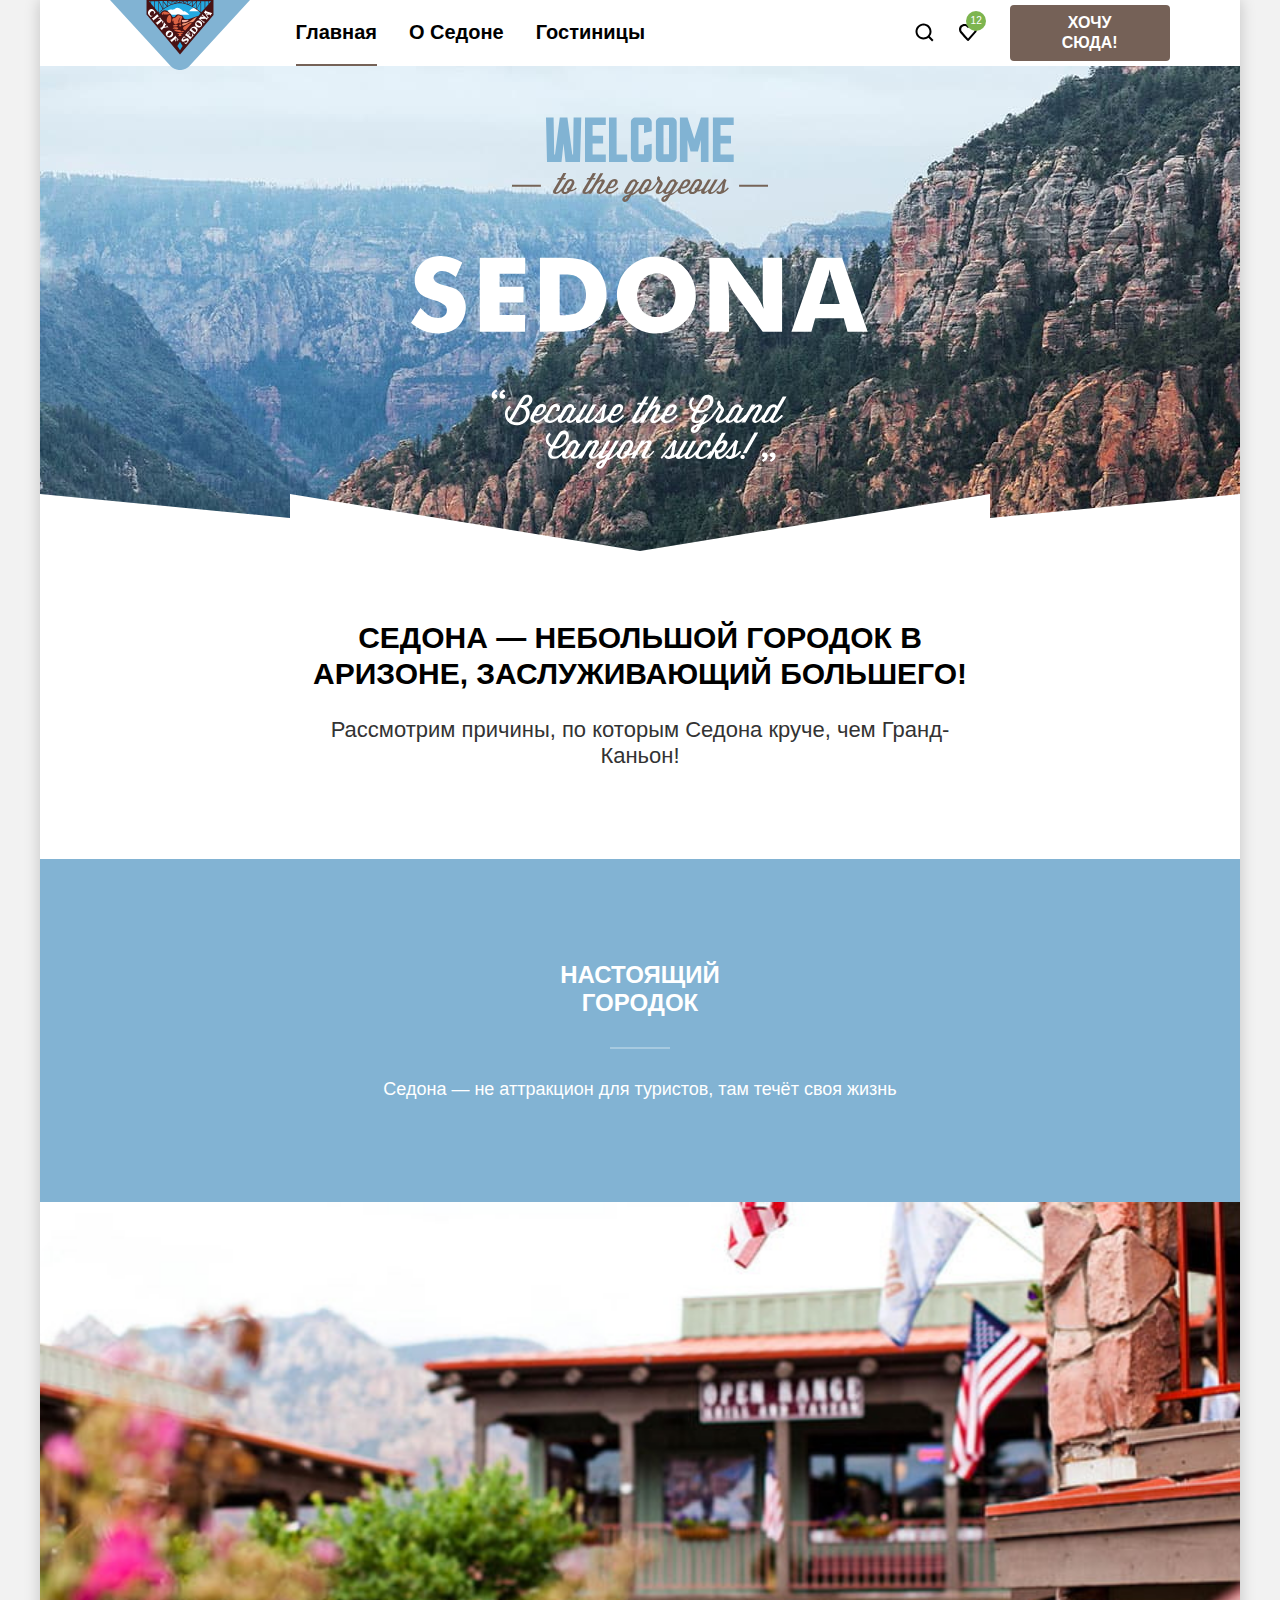
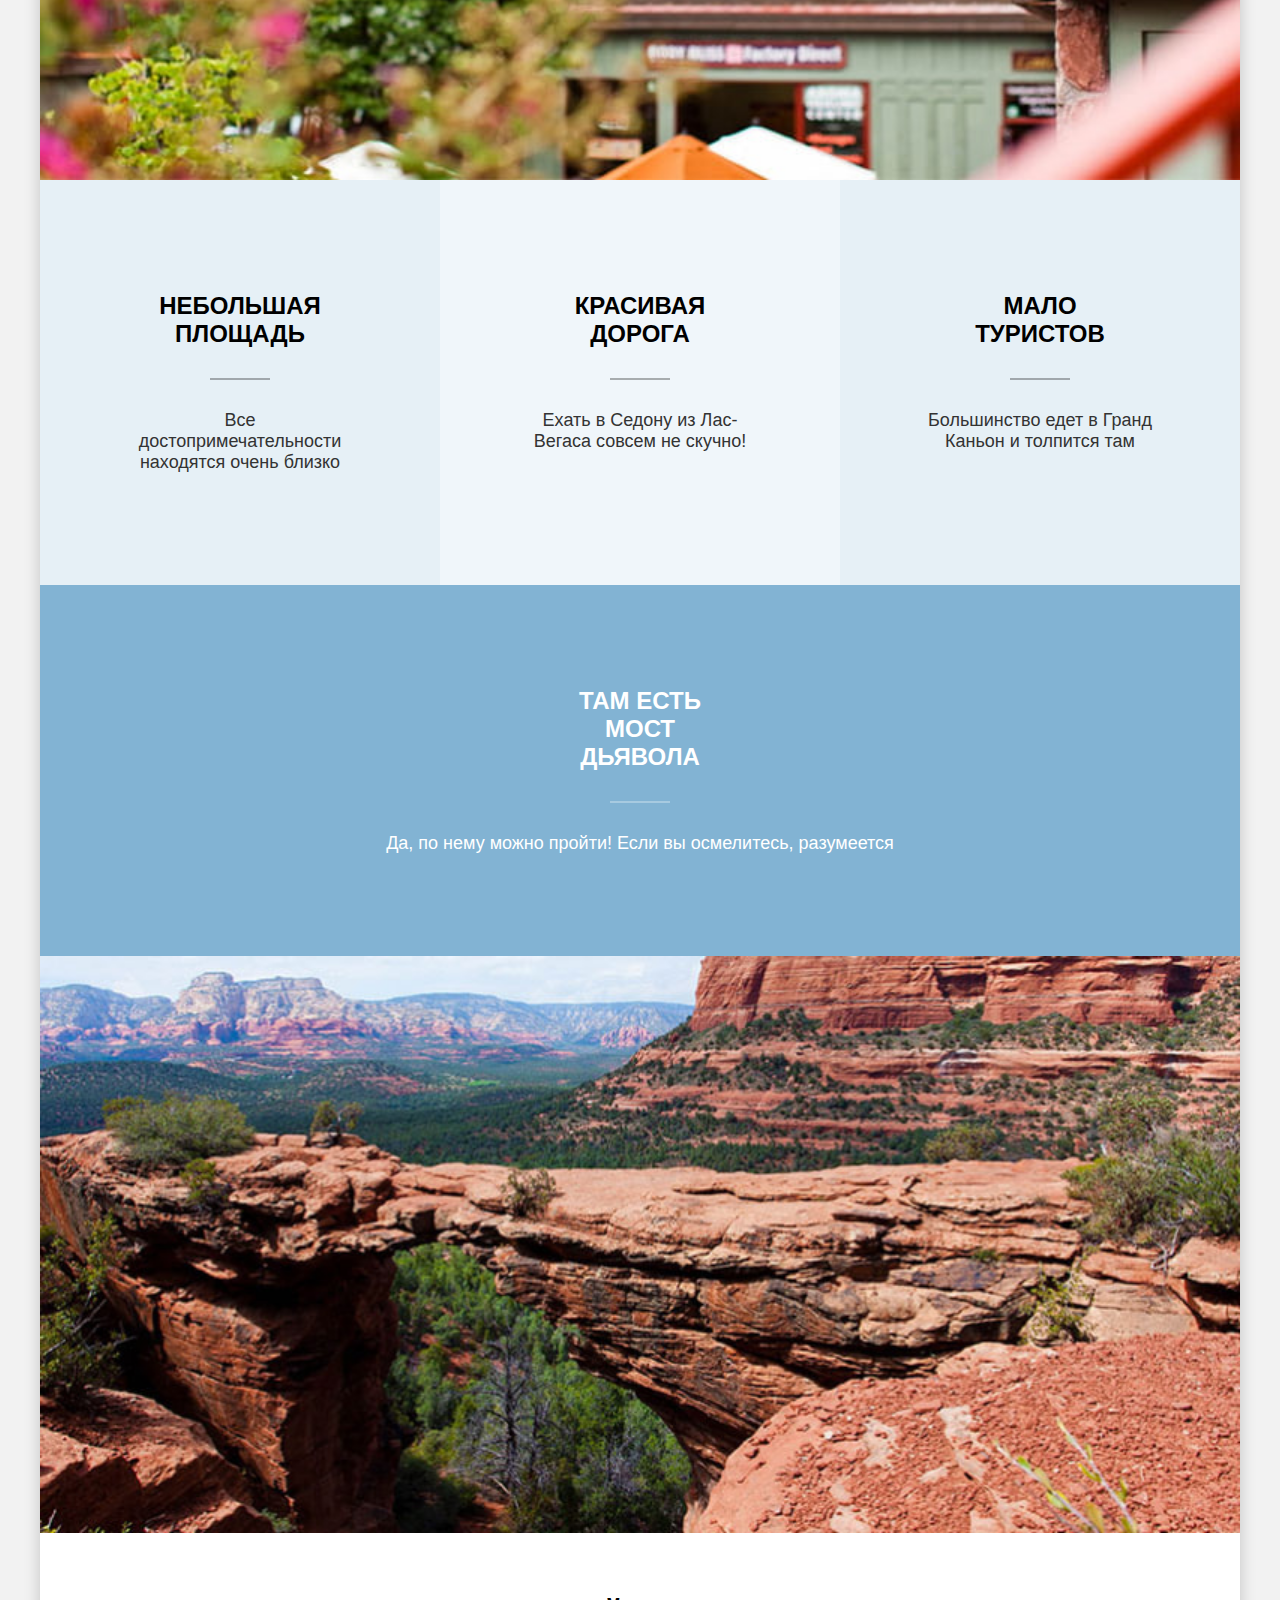
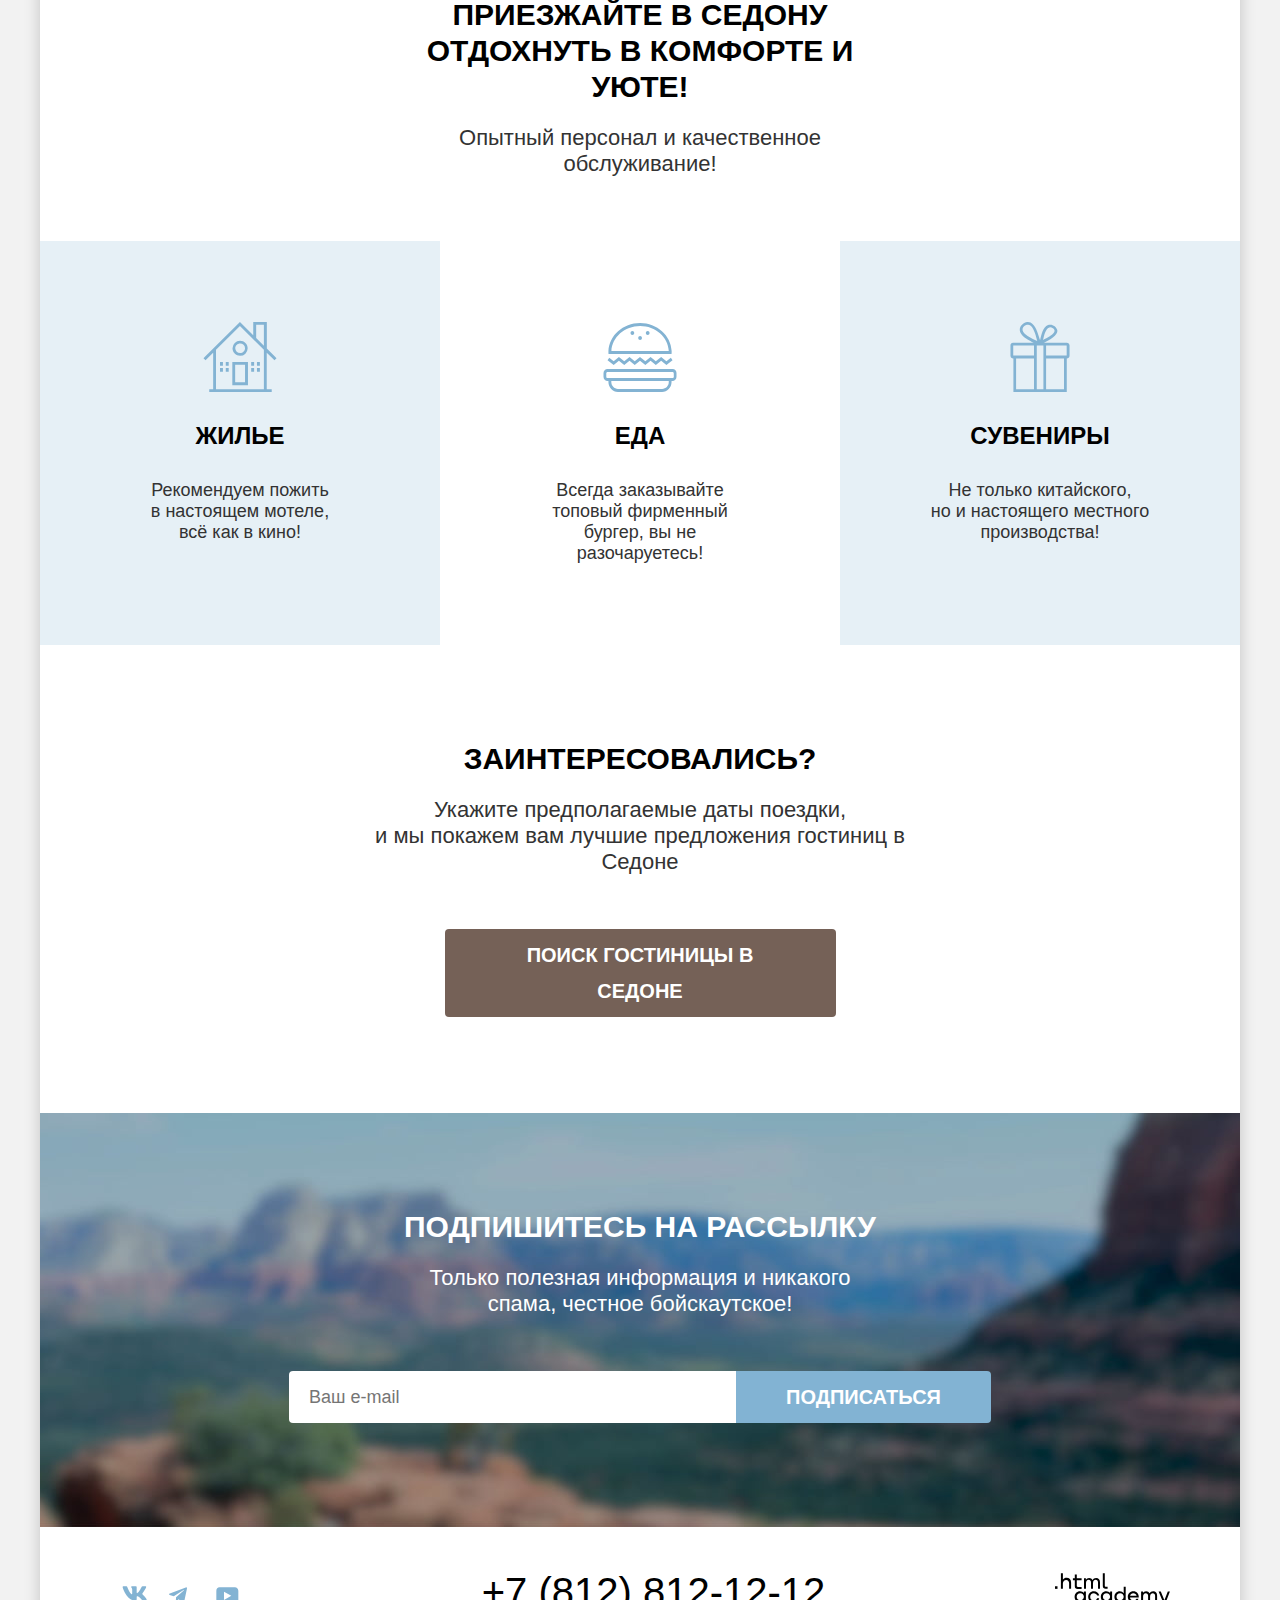
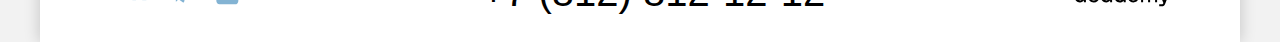
==== commit 05b39089: "fix: correct mistakes (overflow, image stretching)" ====
--- a/index.html
+++ b/index.html
@@ -7,7 +7,7 @@
     <title>Седона</title>
     <link rel="stylesheet" href="styles/styles.css">
     <link rel="icon" href="favicon.ico">
-  </head>
+    <link rel="icon" type="image/png" href="images/icons/favicon-32x32.png">
 
   <body>
     <header class="header" data-test="header">
@@ -229,12 +229,13 @@
               <legend class="modal-form-title">Поиск гостиницы в Седоне</legend>
               <div class="fieldset-container">
                 <label class=" modal-form-label date-label" for="check-in-date">Дата Заезда:</label>
-                <input class="modal-form-input date-input" type="text" id="check-in-date" name="check-in-date" value="27 апреля 2020" placeholder="Укажите дату" required>
+                <input class="modal-form-input date-input" type="text" id="check-in-date" name="check-in-date"
+                  value="27 апреля 2020" placeholder="Укажите дату" required>
                 <span class="modal-form-text error-text">Мы не можем отправить вас в прошлое.</span>
 
                 <label class="modal-form-label date-label" for="check-out-date">Дата Выезда:</label>
-                <input class="modal-form-input date-input" type="text" id="check-out-date" name="check-out-date" value="1 сентября 2024" placeholder="Укажите дату"
-                  required>
+                <input class="modal-form-input date-input" type="text" id="check-out-date" name="check-out-date"
+                  value="1 сентября 2024" placeholder="Укажите дату" required>
                 <span class="modal-form-text">На эти даты есть свободные номера. Пока есть.</span>
 
                 <label class="modal-form-label adults-count-label" for="adults-count">Взрослые:</label>
--- a/styles/styles.css
+++ b/styles/styles.css
@@ -31,7 +31,7 @@
   flex-direction: column;
   min-height: 100%;
   width: 1200px;
-  font-family: "PT Sans", "Arial", sans-serif;
+  font-family: "PT Sans", Arial, sans-serif;
   font-size: 18px;
   line-height: 21px;
   font-style: normal;
@@ -97,7 +97,6 @@
   flex-wrap: wrap;
   margin: 0;
   margin-right: 30px;
-  /* margin right на случай если будет переполнение и перенос на другую строку, чтобы списки не слиплись */
   padding: 0;
   list-style-type: none;
   width: 450px;
@@ -240,7 +239,6 @@
 .hero {
   padding-top: 51px;
   padding-bottom: 82px;
-
   color: #ffffff;
   background-color: #82b3d3;
   background-image: url("../images/index/divider.svg"), url("../images/index/index-background.jpg");
@@ -304,7 +302,7 @@
 
 .advantages-item-img {
   display: flex;
-  align-items: center;
+  flex-wrap: wrap;
   color: #ffffff;
   background-color: #82b3d3;
   flex-grow: 1;
@@ -357,8 +355,9 @@
 }
 
 .advantages-item-img-photo {
-  min-width: 800px;
-  object-fit: contain;
+  object-fit: cover;
+  width: 100%;
+  height: auto;
   flex-grow: 1;
 }
 
@@ -536,7 +535,6 @@
   margin: 0;
   margin-bottom: 20px;
   width: 475px;
-
   font-size: 30px;
   font-weight: 700;
   line-height: 36px;
@@ -749,6 +747,7 @@
 
 .filter-list-item {
   margin-bottom: 16px;
+  margin-left: 36px;
 }
 
 .filter-list-item:last-child {
@@ -757,7 +756,6 @@
 
 .filter-list-item-label {
   position: relative;
-  margin-left: 36px;
 }
 
 .control-mark {
@@ -850,11 +848,7 @@
 
 .price-input {
   width: 143px;
-  padding: 0;
-  padding-top: 12px;
-  padding-left: 20px;
-  padding-bottom: 12px;
-  padding-right: 45px;
+  padding: 12px 45px 12px 20px;
   font-family: inherit;
   font-size: 18px;
   font-weight: 700;
@@ -1134,7 +1128,6 @@
 
 .hotel-card-image-link {
   grid-area: image;
-
   line-height: 0;
 }
 
@@ -1152,7 +1145,6 @@
 
 .hotel-card-title-link {
   grid-area: title;
-
   color: #000000;
   text-decoration: none;
 }
@@ -1172,7 +1164,6 @@
 
 .hotel-card-title {
   margin: 0;
-
   font-size: 24px;
   font-weight: 700;
   line-height: 28px;
@@ -1186,7 +1177,6 @@
 .hotel-price-value {
   grid-area: price;
   margin: 0;
-
   text-align: end;
 }
 
@@ -1257,7 +1247,6 @@
 
 .favorite-button {
   grid-area: favorite;
-
   color: #ffffff;
   background-color: #82b3d3;
 }
@@ -1277,7 +1266,6 @@
 
 .favorite-button-active {
   grid-area: favorite;
-
   color: #ffffff;
   background-color: #7db54f;
 }
@@ -1301,7 +1289,6 @@
 
 .rate-button {
   grid-area: rate;
-
   color: #333333;
   background-color: #f2f2f2;
   cursor: auto;
@@ -1327,7 +1314,6 @@
   min-width: 60px;
   height: 60px;
   padding: 12px 10px;
-
   font-size: 20px;
   font-weight: 700;
   line-height: 36px;
@@ -1365,7 +1351,6 @@
   height: 60px;
   padding: 12px 10px;
   margin: 0;
-
   text-align: center;
   border-radius: 4px;
   font-size: 20px;
@@ -1611,7 +1596,6 @@
   grid-column: 2 / 5;
   margin-bottom: 23px;
   margin-left: 20px;
-
   font-family: inherit;
   font-size: 16px;
   line-height: 21px;
@@ -1768,7 +1752,6 @@
   position: absolute;
   width: 256px;
   padding: 18px 18px 20px 22px;
-
   font-size: 16px;
   line-height: 20px;
   font-weight: 400;
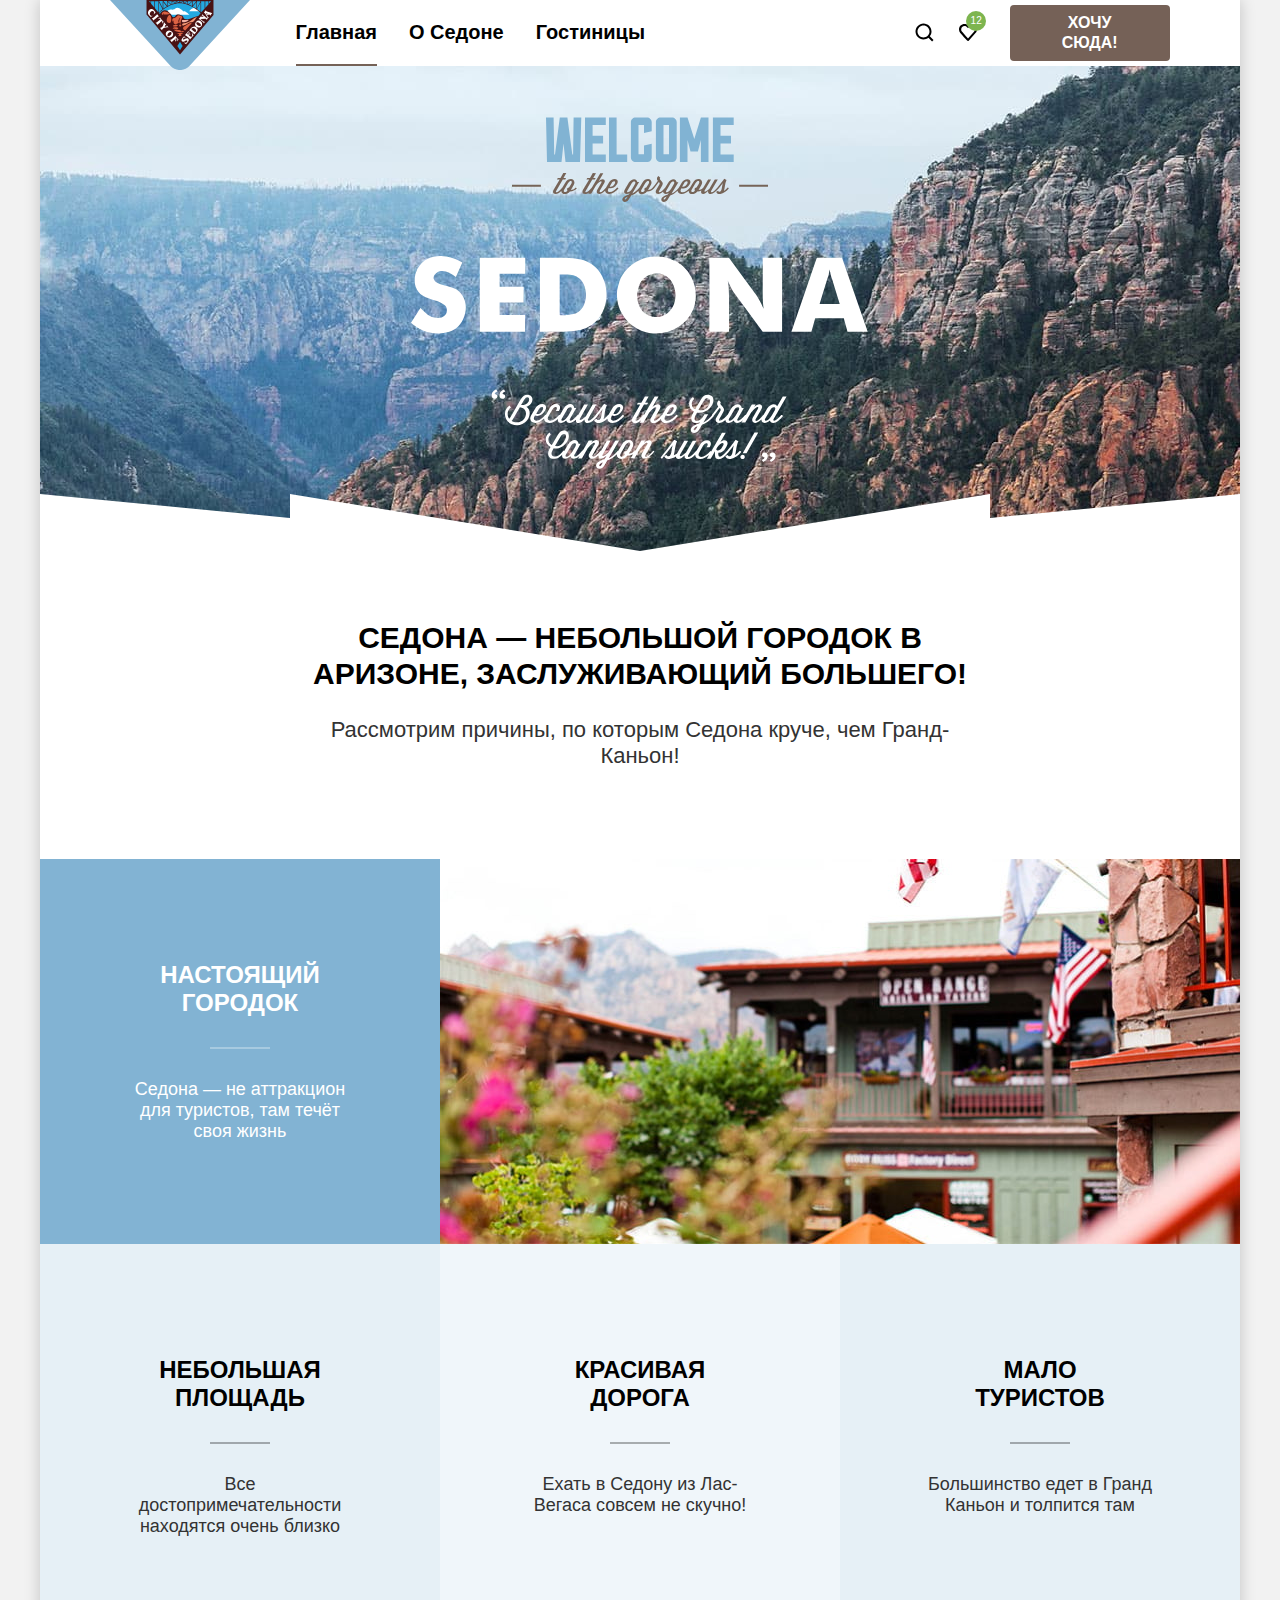
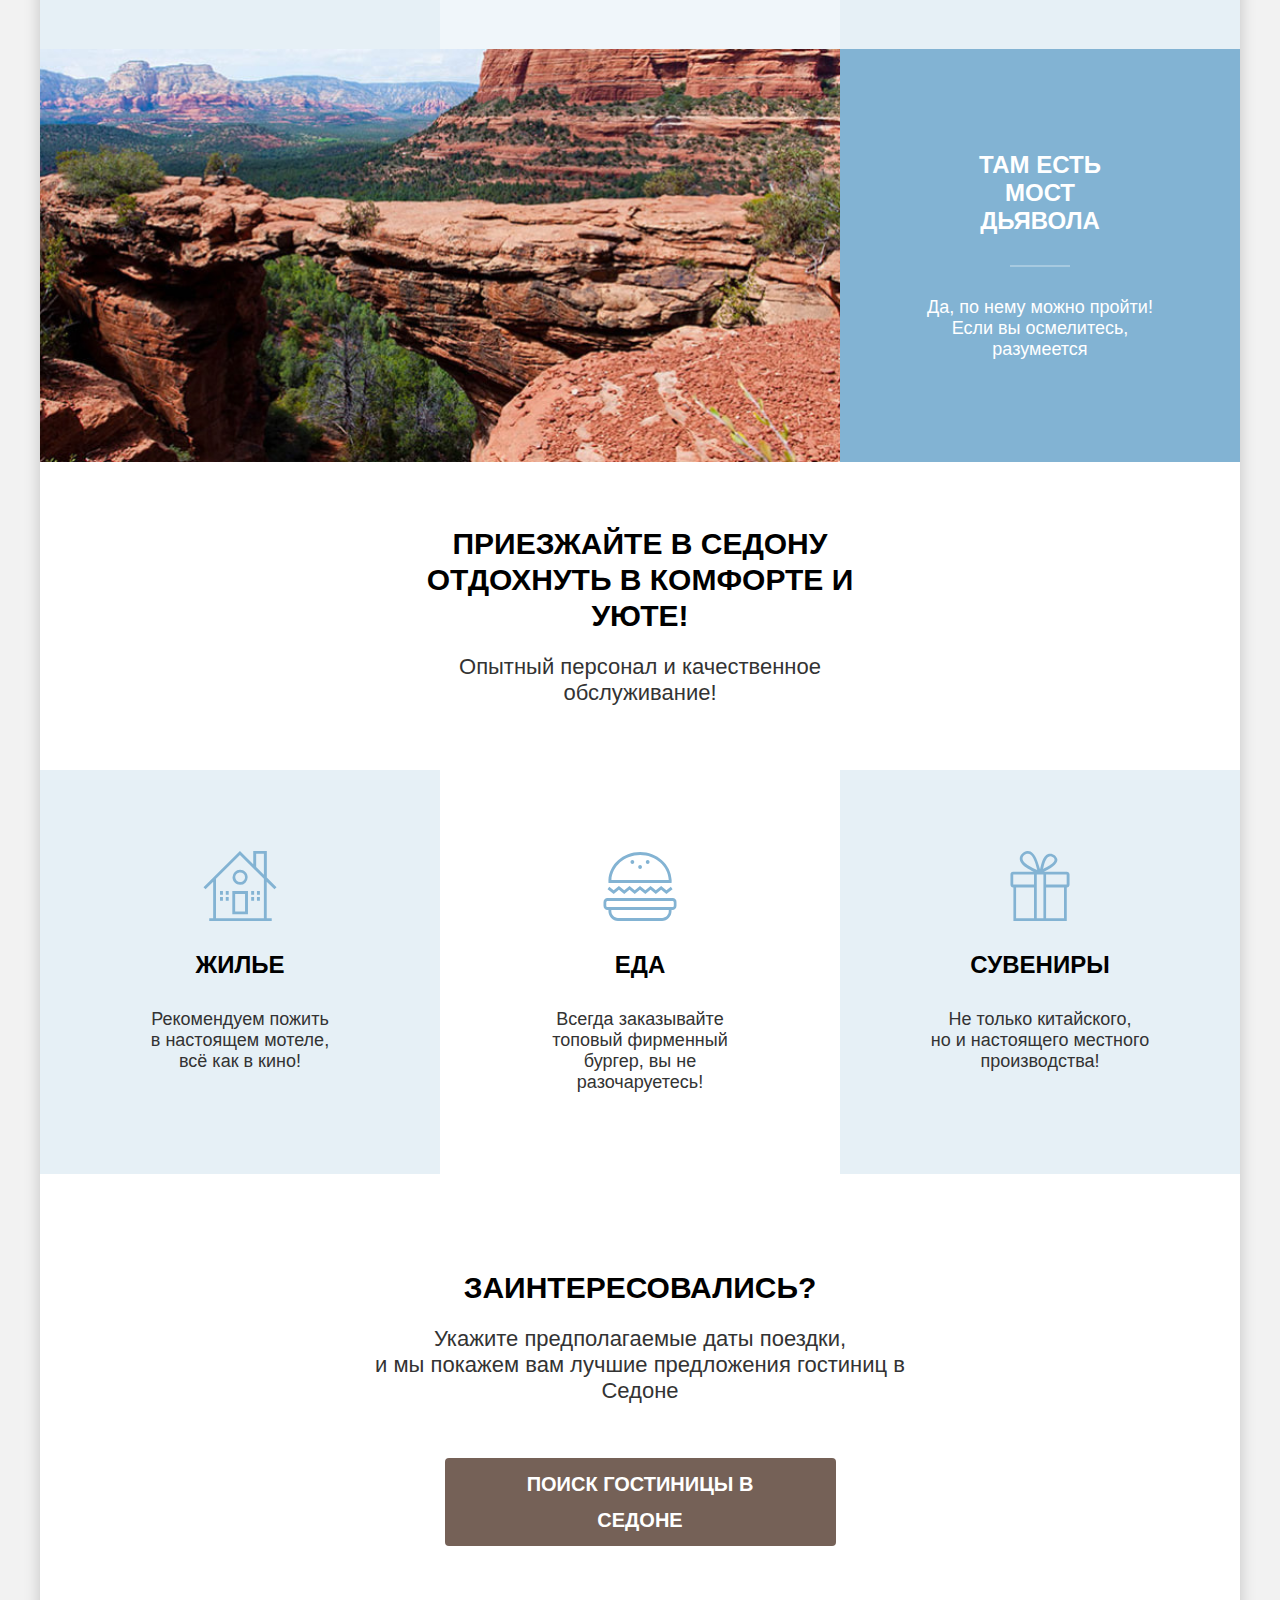
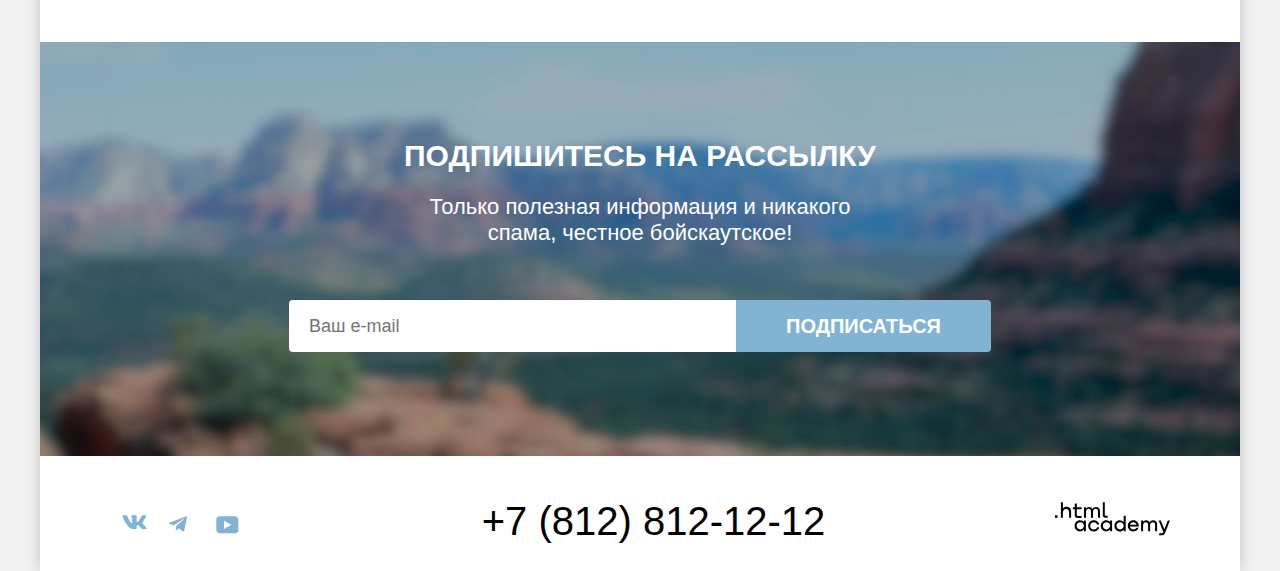
==== commit c6db27ec: "Merge pull request #4 from KseniaTry/master" ====
--- a/index.html
+++ b/index.html
@@ -32,8 +32,7 @@
             <a class="navigation-user-item-link" href="#">
               <span class="visually-hidden">Поиск</span>
               <svg class="navigation-user-item-link-icon" aria-hidden="true" focusable="false" width="20" height="20"
-                viewBox="0 0 20 20" fill="black" role="img" aria-label="Иконка поиска"
-                xmlns="http://www.w3.org/2000/svg">
+                viewBox="0 0 20 20" fill="black" xmlns="http://www.w3.org/2000/svg">
                 <path
                   d="M19.5 18.0083L15.8 14.3287C16.8 13.0359 17.5 11.3453 17.5 9.4558C17.5 5.08011 13.9 1.5 9.5 1.5C5.1 1.5 1.5 5.17956 1.5 9.55525C1.5 13.9309 5.1 17.511 9.5 17.511C11.3 17.511 13 16.9144 14.4 15.8204L18.1 19.5L19.5 18.0083ZM9.5 15.5221C6.2 15.5221 3.5 12.837 3.5 9.55525C3.5 6.27348 6.2 3.5884 9.5 3.5884C12.8 3.5884 15.5 6.27348 15.5 9.55525C15.5 12.837 12.8 15.5221 9.5 15.5221Z" />
               </svg>
@@ -44,8 +43,7 @@
               <span class="visually-hidden">Избранное</span>
               <span class="navigation-user-item-link-count">12</span>
               <svg class="navigation-user-item-link-icon" aria-hidden="true" focusable="false" width="20" height="20"
-                viewBox="0 0 20 20" fill="black" role="img" aria-label="Иконка избранного"
-                xmlns="http://www.w3.org/2000/svg">
+                viewBox="0 0 20 20" fill="black" xmlns="http://www.w3.org/2000/svg">
                 <path
                   d="M9.9 19C9.6 19 9.3 18.9 9.1 18.6C3.7 12.5 2.4 11.1 2.1 10.7C1.4 9.8 1 8.6 1 7.4C1 4.4 3.4 2 6.5 2C7.8 2 9 2.5 10 3.3C11 2.5 12.3 2 13.5 2C16.5 2 19 4.4 19 7.4C19 8.7 18.5 9.9 17.7 10.8L10.7 18.7C10.5 18.9 10.3 19 9.9 19ZM3.9 9.5C4.2 9.9 7.4 13.5 10 16.4L16.2 9.4C16.7 8.9 16.9 8.2 16.9 7.4C16.9 5.6 15.4 4.1 13.6 4.1C12.6 4.1 11.6 4.6 10.9 5.4C10.6 5.7 10.3 5.8 10 5.8C9.7 5.8 9.4 5.6 9.2 5.4C8.5 4.6 7.5 4.1 6.5 4.1C4.7 4.1 3.2 5.6 3.2 7.4C3.1 8.3 3.5 9 3.9 9.5C3.8 9.5 3.8 9.5 3.9 9.5Z" />
               </svg>
@@ -151,7 +149,7 @@
           <a class="button-social" href="https://vk.com/htmlacademy">
             <span class="visually-hidden">Vkontakte</span>
             <svg class="icon-social" aria-hidden="true" focusable="false" width="25" height="15" viewBox="0 0 25 15"
-              fill="#83B3D3" role="img" aria-label="Иконка Вконтакте" xmlns="http://www.w3.org/2000/svg">
+              fill="#83B3D3" xmlns="http://www.w3.org/2000/svg">
               <path fill-rule="evenodd" clip-rule="evenodd"
                 d="M24.1164 1.80445C24.2824 1.25845 24.1164 0.856445 23.3214 0.856445H20.6964C20.0284 0.856445 19.7204 1.20345 19.5534 1.58645C19.5534 1.58645 18.2184 4.78245 16.3274 6.85845C15.7154 7.46045 15.4374 7.65145 15.1034 7.65145C14.9364 7.65145 14.6854 7.46045 14.6854 6.91345V1.80445C14.6854 1.14845 14.5014 0.856445 13.9454 0.856445H9.81738C9.40038 0.856445 9.14938 1.16045 9.14938 1.44945C9.14938 2.07045 10.0954 2.21445 10.1924 3.96245V7.76045C10.1924 8.59345 10.0394 8.74444 9.70538 8.74444C8.81538 8.74444 6.65038 5.53345 5.36538 1.85945C5.11638 1.14445 4.86438 0.856445 4.19338 0.856445H1.56638C0.816382 0.856445 0.666382 1.20345 0.666382 1.58645C0.666382 2.26845 1.55638 5.65645 4.81138 10.1374C6.98138 13.1974 10.0364 14.8564 12.8194 14.8564C14.4884 14.8564 14.6944 14.4884 14.6944 13.8534V11.5404C14.6944 10.8034 14.8524 10.6564 15.3814 10.6564C15.7714 10.6564 16.4384 10.8484 17.9964 12.3234C19.7764 14.0724 20.0694 14.8564 21.0714 14.8564H23.6964C24.4464 14.8564 24.8224 14.4884 24.6064 13.7604C24.3684 13.0364 23.5184 11.9854 22.3914 10.7384C21.7794 10.0284 20.8614 9.26345 20.5824 8.88045C20.1934 8.38945 20.3044 8.17044 20.5824 7.73345C20.5824 7.73345 23.7824 3.30745 24.1154 1.80445H24.1164Z" />
             </svg>
@@ -161,7 +159,7 @@
           <a class="button-social" href="https://t.me/htmlacademy ">
             <span class="visually-hidden">Telegram</span>
             <svg class="icon-social" aria-hidden="true" focusable="false" width="18" height="17" viewBox="0 0 18 17"
-              fill="#83B3D3" role="img" aria-label="Иконка Телеграм" xmlns="http://www.w3.org/2000/svg">
+              fill="#83B3D3" xmlns="http://www.w3.org/2000/svg">
               <path
                 d="M16.785 0.955705L0.840489 7.1042C-0.247661 7.54126 -0.241365 8.14828 0.640845 8.41897L4.73445 9.69597L14.2058 3.72014C14.6537 3.44766 15.0629 3.59424 14.7265 3.89281L7.05283 10.8183H7.05103L7.05283 10.8192L6.77045 15.0387C7.18413 15.0387 7.36669 14.8489 7.59871 14.625L9.58705 12.6915L13.7229 15.7464C14.4855 16.1664 15.0332 15.9506 15.2229 15.0405L17.9379 2.2453C18.2158 1.13107 17.5126 0.626562 16.785 0.955705Z" />
             </svg>
@@ -171,7 +169,7 @@
           <a class="button-social" href="https://www.youtube.com/user/htmlacademyru">
             <span class="visually-hidden">YouTube</span>
             <svg class="icon-social" aria-hidden="true" focusable="false" width="23" height="18" viewBox="0 0 23 18"
-              fill="#83B3D3" role="img" aria-label="Иконка YouTube" xmlns="http://www.w3.org/2000/svg">
+              fill="#83B3D3" xmlns="http://www.w3.org/2000/svg">
               <path
                 d="M18.9402 0.356445H3.50738C1.64668 0.356445 0.333252 1.9502 0.333252 3.75645V13.8502C0.333252 15.7627 1.64668 17.3564 3.50738 17.3564H19.1591C20.8009 17.3564 22.3333 15.7627 22.3333 13.9564V3.75645C22.1143 1.9502 20.8009 0.356445 18.9402 0.356445ZM7.99494 12.8939V4.81894L15.3283 8.85645L7.99494 12.8939Z" />
             </svg>
@@ -179,9 +177,10 @@
         </li>
       </ul>
       <a class="footer-phone" href="tel:+78128121212">+7 (812) 812-12-12</a>
-      <a class="footer-logo-link" href="https://htmlacademy.ru/" aria-label="HTML Academy">
+      <a class="footer-logo-link" href="https://htmlacademy.ru/">
+        <span class="visually-hidden">Логотип HTML Academy</span>
         <svg class="footer-logo-svg" aria-hidden="true" focusable="false" width="115" height="34" viewBox="0 0 115 34"
-          role="img" aria-label="Логотип HTML Академии" xmlns="http://www.w3.org/2000/svg">
+          xmlns="http://www.w3.org/2000/svg">
           <path d="M0 13.2564V15.8564H2.5V13.2564H0Z" />
           <path
             d="M11.6 4.85645C10 4.85645 8.8 5.55645 8 6.55645H7.9V0.356445H5.9V15.8564H7.9V10.5564C7.9 8.45645 9.2 6.95645 11.2 6.95645C13 6.95645 14.1 8.35645 14.1 10.1564V15.8564H16.1V9.75644C16.2 6.75644 14.3 4.85645 11.6 4.85645Z" />
@@ -214,9 +213,8 @@
       <div class="modal modal-auth">
         <button class="modal-close-button" type="button">
           <span class="visually-hidden">Закрыть окно</span>
-          <svg class="modal-close-icon" width="14" height="14" viewBox="0 0 14 14" fill="black" aria-hidden="true"
-            focusable="false" role="img" aria-label="Кнопка закрытия модального окна"
-            xmlns="http://www.w3.org/2000/svg">
+          <svg class="modal-close-icon" aria-hidden="true" focusable="false" width="14" height="14" viewBox="0 0 14 14"
+            fill="black" xmlns="http://www.w3.org/2000/svg">
             <path
               d="M14 1.29231L12.7077 0L7 5.70769L1.29231 0L0 1.29231L5.70769 7L0 12.7077L1.29231 14L7 8.29231L12.7077 14L14 12.7077L8.29231 7L14 1.29231Z" />
           </svg>
@@ -243,9 +241,8 @@
                   <button class="count-input-button minus" type="button">
                     <span class="visually-hidden">Уменьшить количество</span>
                     <span class="count-input-button-icon">
-                      <svg class="button-svg" width="14" height="2" viewBox="0 0 14 2" fill="#756157" fill-opacity="0.3"
-                        aria-hidden="true" focusable="false" role="img"
-                        aria-label="Кнопка для уменьшения количества взрослых" xmlns="http://www.w3.org/2000/svg">
+                      <svg class="button-svg" aria-hidden="true" focusable="false" width="14" height="2"
+                        viewBox="0 0 14 2" fill="#756157" fill-opacity="0.3" xmlns="http://www.w3.org/2000/svg">
                         <path d="M0 0L0 2L14 2V0L0 0Z" />
                       </svg>
                     </span>
@@ -255,9 +252,8 @@
                   <button class="count-input-button plus" type="button">
                     <span class="visually-hidden">Увеличить количество</span>
                     <span class="count-input-button-icon">
-                      <svg class="button-svg" width="14" height="14" viewBox="0 0 14 14" fill="#756157"
-                        fill-opacity="0.3" aria-hidden="true" focusable="false" role="img"
-                        aria-label="Кнопка для увеличения количества взрослых" xmlns="http://www.w3.org/2000/svg">
+                      <svg class="button-svg" aria-hidden="true" focusable="false" width="14" height="14"
+                        viewBox="0 0 14 14" fill="#756157" fill-opacity="0.3" xmlns="http://www.w3.org/2000/svg">
                         <path d="M14 6H8V0H6V6H0V8H6V14H8V8H14V6Z" />
                       </svg>
                     </span>
@@ -277,9 +273,8 @@
                   <button class="count-input-button minus" type="button">
                     <span class="visually-hidden">Уменьшить количество</span>
                     <span class="count-input-button-icon">
-                      <svg class="button-svg" width="14" height="2" viewBox="0 0 14 2" fill="#756157" fill-opacity="0.3"
-                        aria-hidden="true" focusable="false" role="img"
-                        aria-label="Кнопка для уменьшения количества детей" xmlns="http://www.w3.org/2000/svg">
+                      <svg class="button-svg" aria-hidden="true" focusable="false" width="14" height="2"
+                        viewBox="0 0 14 2" fill="#756157" fill-opacity="0.3" xmlns="http://www.w3.org/2000/svg">
                         <path d="M0 0L0 2L14 2V0L0 0Z" />
                       </svg>
                     </span>
@@ -289,9 +284,8 @@
                   <button class="count-input-button plus" type="button">
                     <span class="visually-hidden">Увеличить количество</span>
                     <span class="count-input-button-icon">
-                      <svg class="button-svg" width="14" height="14" viewBox="0 0 14 14" fill="#756157"
-                        fill-opacity="0.3" aria-hidden="true" focusable="false" role="img"
-                        aria-label="Кнопка для увеличения количества детей" xmlns="http://www.w3.org/2000/svg">
+                      <svg class="button-svg" aria-hidden="true" focusable="false" width="14" height="14"
+                        viewBox="0 0 14 14" fill="#756157" fill-opacity="0.3" xmlns="http://www.w3.org/2000/svg">
                         <path d="M14 6H8V0H6V6H0V8H6V14H8V8H14V6Z" />
                       </svg>
                     </span>
--- a/styles/styles.css
+++ b/styles/styles.css
@@ -257,6 +257,7 @@
   display: flex;
   flex-wrap: wrap;
   text-align: center;
+  justify-content: center;
 }
 
 .advantages-container {
@@ -291,7 +292,6 @@
 .advantages-item {
   width: 400px;
   padding: 112px 85px;
-  flex-grow: 1;
 }
 
 .advantages-text-container {
@@ -356,7 +356,6 @@
 
 .advantages-item-img-photo {
   object-fit: cover;
-  width: 100%;
   height: auto;
   flex-grow: 1;
 }
@@ -859,12 +858,14 @@
 
 .price-input::-webkit-outer-spin-button,
 .price-input::-webkit-inner-spin-button {
-  appearance: none;
+  -webkit-appearance: none;
+          appearance: none;
   margin: 0;
 }
 
 .price-input[type="number"] {
-  appearance: none;
+  -webkit-appearance: none;
+          appearance: none;
   -moz-appearance: textfield;
 }
 
@@ -1089,7 +1090,8 @@
   background-position: top 50% right 20px;
   border-radius: 4px;
   border: 2px solid #e5e5e5;
-  appearance: none;
+  -webkit-appearance: none;
+          appearance: none;
 }
 
 .sorting:hover,
@@ -1127,6 +1129,9 @@
 }
 
 .hotel-card-image-link {
+  -ms-grid-row: 1;
+  -ms-grid-column: 1;
+  -ms-grid-column-span: 3;
   grid-area: image;
   line-height: 0;
 }
@@ -1144,6 +1149,9 @@
 }
 
 .hotel-card-title-link {
+  -ms-grid-row: 3;
+  -ms-grid-column: 1;
+  -ms-grid-column-span: 3;
   grid-area: title;
   color: #000000;
   text-decoration: none;
@@ -1170,11 +1178,15 @@
 }
 
 .hotel-price-name {
+  -ms-grid-row: 5;
+  -ms-grid-column: 1;
   grid-area: type;
   margin: 0;
 }
 
 .hotel-price-value {
+  -ms-grid-row: 5;
+  -ms-grid-column: 3;
   grid-area: price;
   margin: 0;
   text-align: end;
@@ -1226,6 +1238,8 @@
 }
 
 .detail-button {
+  -ms-grid-row: 7;
+  -ms-grid-column: 1;
   display: block;
   grid-area: detail;
   color: #ffffff;
@@ -1246,6 +1260,8 @@
 }
 
 .favorite-button {
+  -ms-grid-row: 7;
+  -ms-grid-column: 3;
   grid-area: favorite;
   color: #ffffff;
   background-color: #82b3d3;
@@ -1265,6 +1281,8 @@
 }
 
 .favorite-button-active {
+  -ms-grid-row: 7;
+  -ms-grid-column: 3;
   grid-area: favorite;
   color: #ffffff;
   background-color: #7db54f;
@@ -1288,6 +1306,8 @@
 }
 
 .rate-button {
+  -ms-grid-row: 9;
+  -ms-grid-column: 3;
   grid-area: rate;
   color: #333333;
   background-color: #f2f2f2;
@@ -1673,12 +1693,14 @@
 
 .count-input::-webkit-outer-spin-button,
 .count-input::-webkit-inner-spin-button {
-  appearance: none;
+  -webkit-appearance: none;
+          appearance: none;
   margin: 0;
 }
 
 .count-input[type="number"] {
-  appearance: none;
+  -webkit-appearance: none;
+          appearance: none;
   -moz-appearance: textfield;
 }
 
